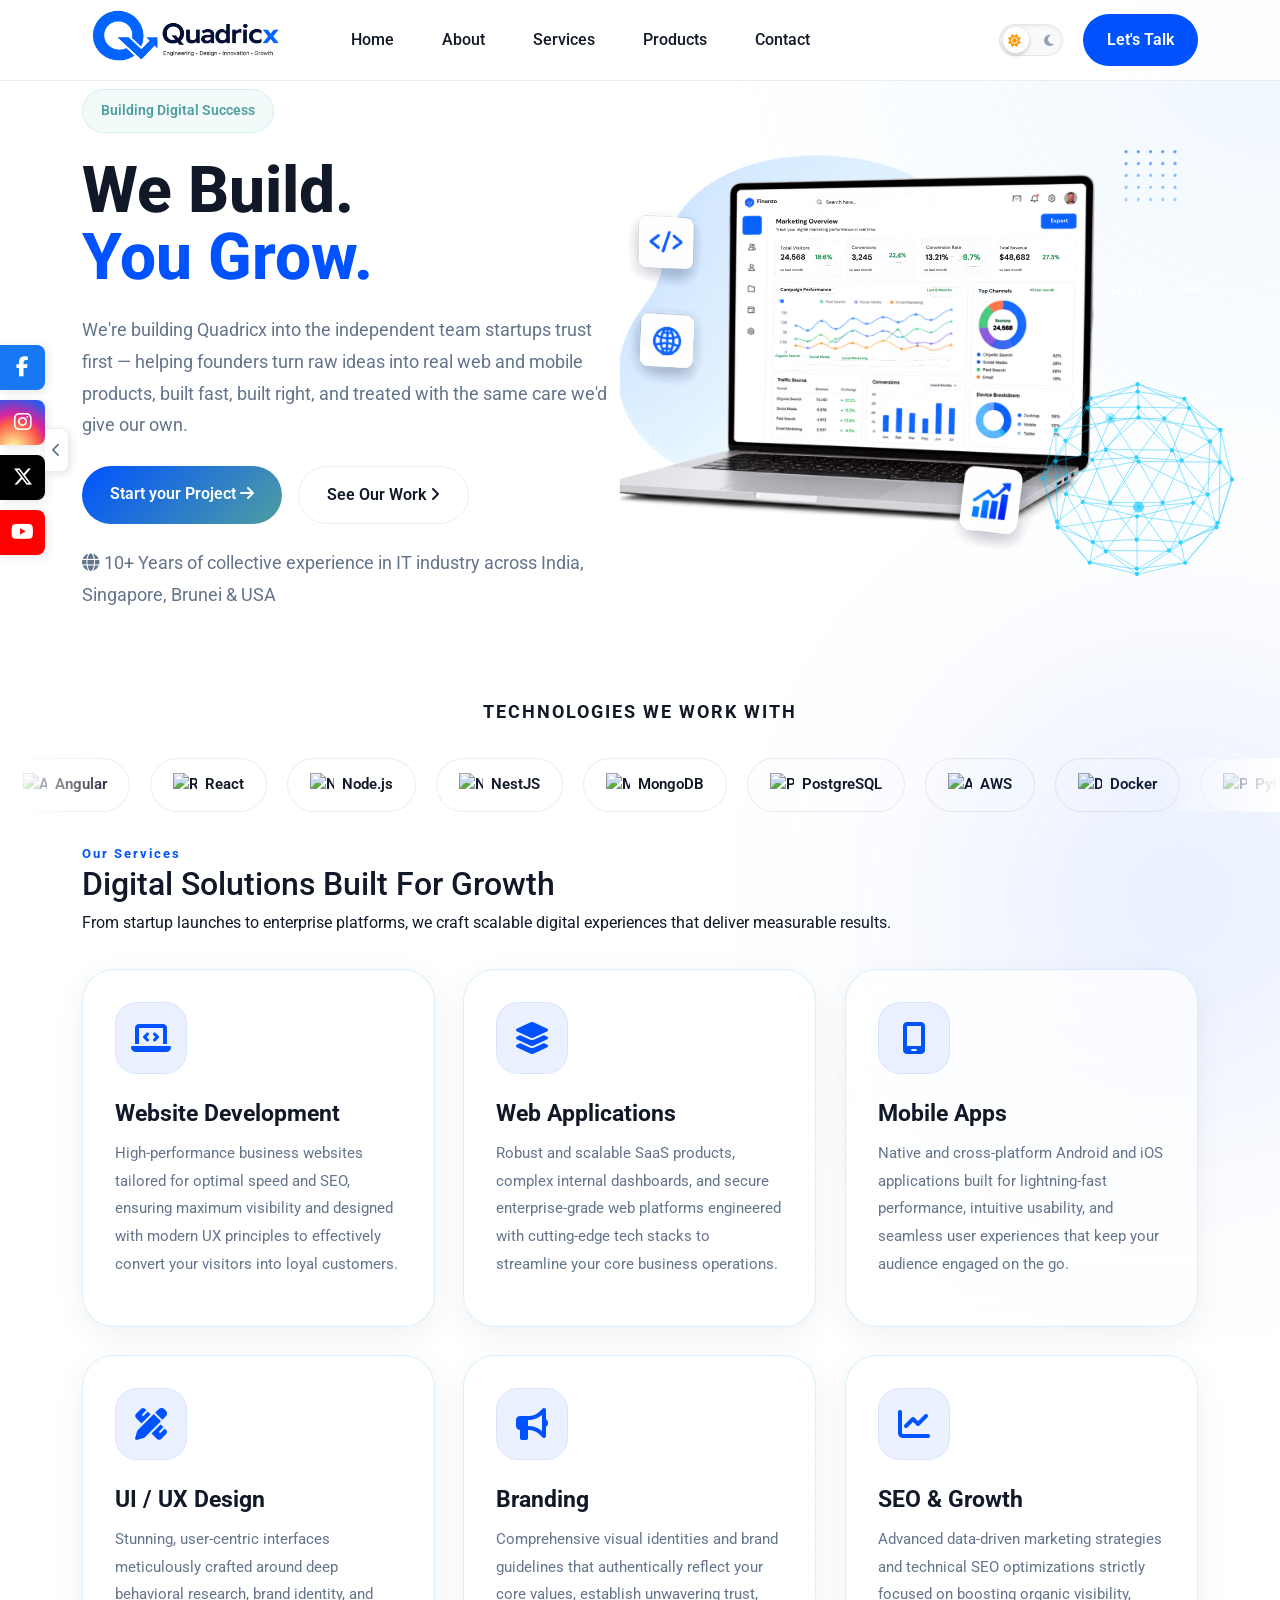
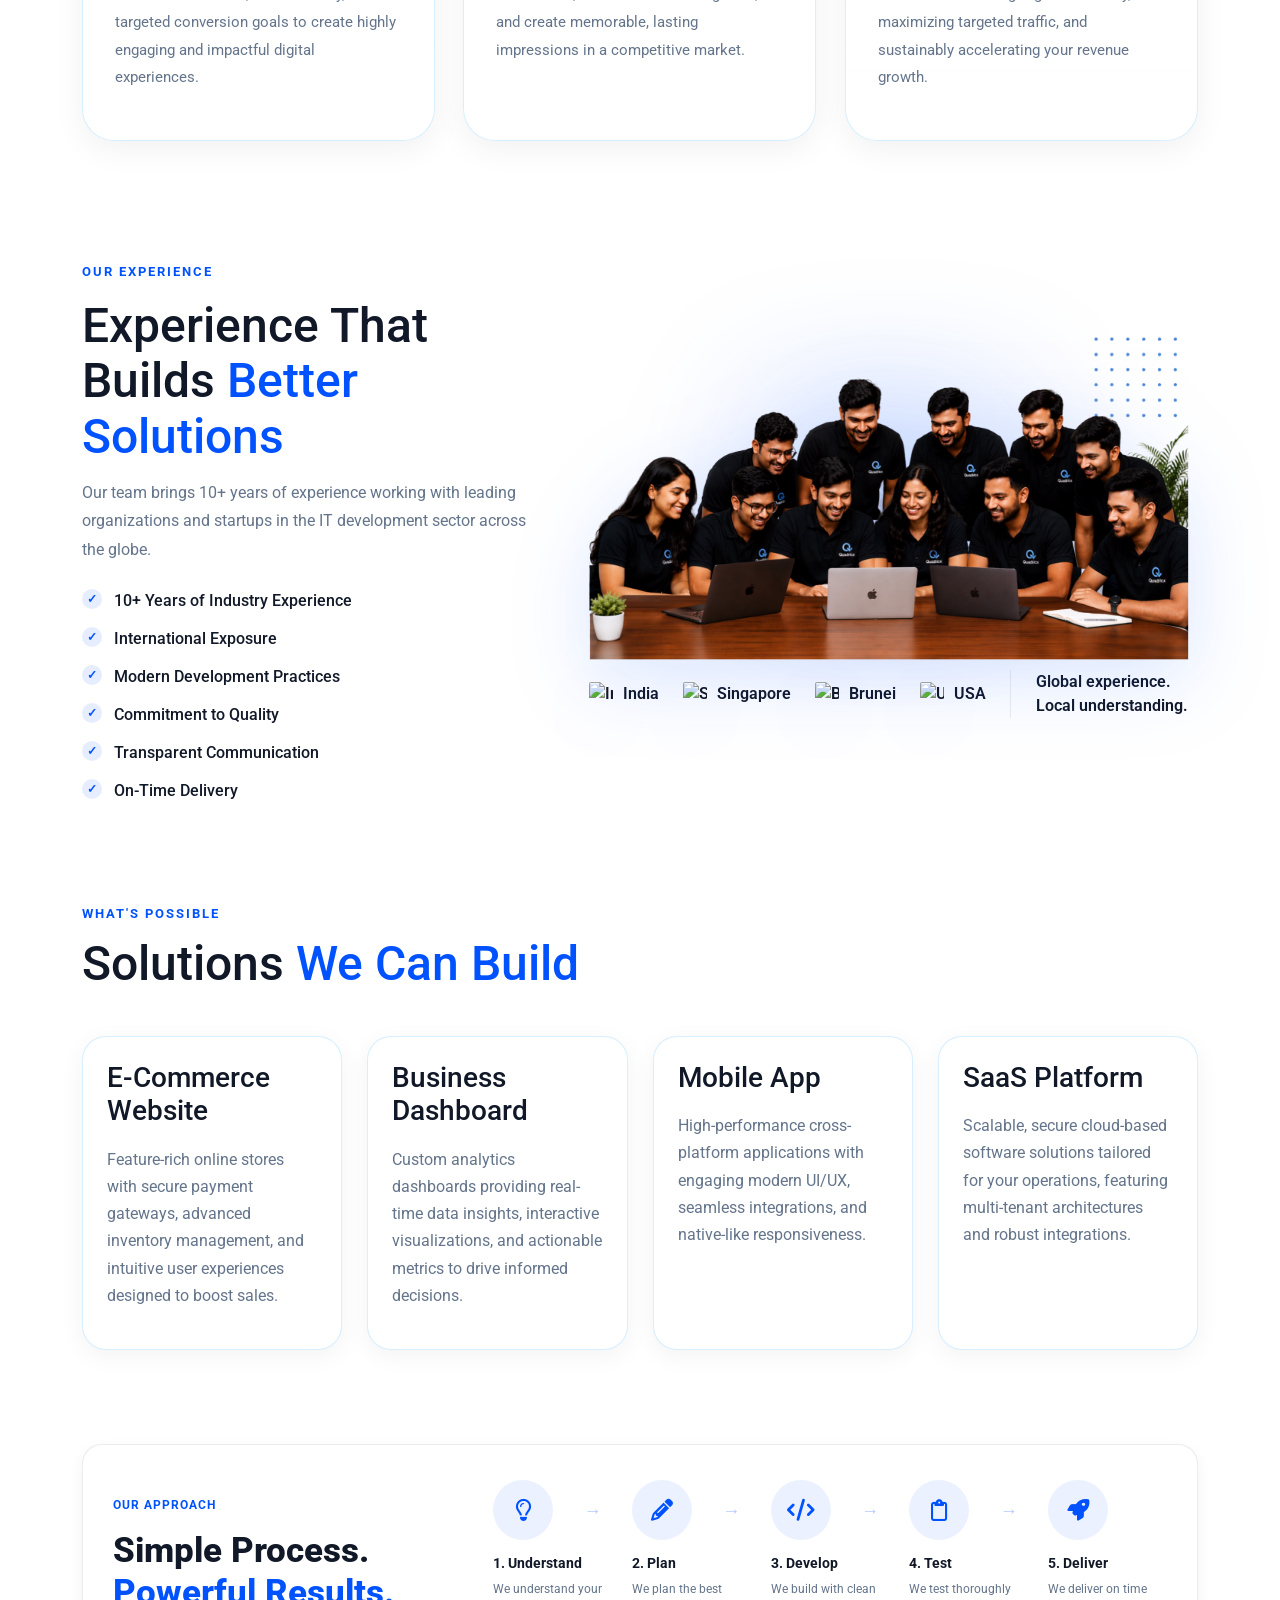
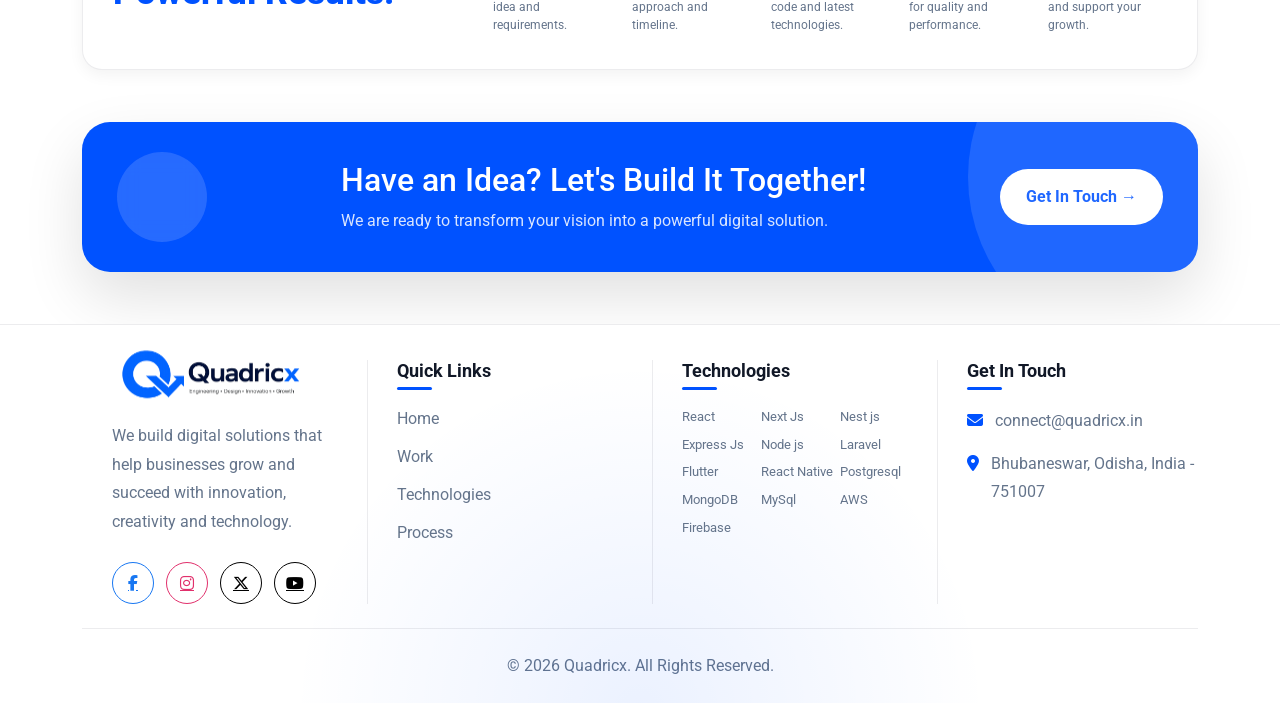
==== index.html @ ed738d2e "animation, misalignment and overall UI fixes" ====
<!doctype html>
<html lang="en">
  <head>
    <meta charset="UTF-8" />
    <meta name="viewport" content="width=device-width, initial-scale=1.0" />

    <!-- Primary SEO -->
    <title>
      Quadricx | Custom Software Development, Web Development & Digital
      Solutions Company
    </title>

    <meta
      name="description"
      content="Quadricx is a leading software development and digital solutions company specializing in custom software, web development, mobile applications, UI/UX design, cloud solutions, SaaS platforms, business automation, and digital transformation services."
    />

    <meta
      name="keywords"
      content="Quadricx, Quadricx Technologies, software development company, web development company, custom software development, enterprise software solutions, mobile app development, UI UX design, full stack development, frontend development, backend development, Angular development, Node.js development, Express.js development, MEAN stack development, MERN stack development, SaaS development, startup MVP development, product engineering, technology consulting, digital transformation services, business automation solutions, cloud application development, API development, REST API development, PostgreSQL development, MongoDB development, AWS cloud services, DevOps services, CRM development, ERP development, eCommerce development, website development services, scalable software solutions, digital product development, software outsourcing, IT consulting, software company India, technology company India"
    />

    <meta name="author" content="Quadricx" />
    <meta
      name="robots"
      content="index, follow, max-image-preview:large, max-snippet:-1, max-video-preview:-1"
    />

    <meta name="language" content="English" />
    <meta name="revisit-after" content="7 days" />

    <!-- Geo SEO -->
    <meta name="geo.region" content="IN" />
    <meta name="geo.country" content="India" />
    <meta name="ICBM" content="20.2961,85.8245" />

    <!-- Theme -->
    <meta name="theme-color" content="#000000" />
    <meta name="application-name" content="Quadricx" />
    <meta name="apple-mobile-web-app-title" content="Quadricx" />

    <!-- Canonical -->
    <link rel="canonical" href="https://www.quadricx.in" />

    <!-- Favicon -->
    <link
      rel="icon"
      href="/images/logo/logo-favicon.svg"
      type="image/svg+xml"
    />
    <link rel="apple-touch-icon" href="/images/logo/logo-favicon.svg" />

    <!-- Open Graph -->
    <meta property="og:type" content="website" />
    <meta property="og:site_name" content="Quadricx" />
    <meta
      property="og:title"
      content="Quadricx | Custom Software Development & Digital Solutions"
    />
    <meta
      property="og:description"
      content="Building scalable software, web applications, mobile apps, SaaS platforms and digital solutions for startups and enterprises."
    />
    <meta property="og:url" content="https://www.quadricx.in" />
    <meta
      property="og:image"
      content="https://www.quadricx.in/images/og-banner.jpg"
    />
    <meta property="og:image:width" content="1200" />
    <meta property="og:image:height" content="630" />

    <!-- Twitter -->
    <meta name="twitter:card" content="summary_large_image" />
    <meta
      name="twitter:title"
      content="Quadricx | Software Development & Digital Solutions"
    />
    <meta
      name="twitter:description"
      content="Custom software, web applications, mobile apps, cloud solutions and digital transformation services."
    />
    <meta
      name="twitter:image"
      content="https://www.quadricx.in/images/og-banner.jpg"
    />

    <link
      rel="stylesheet"
      href="https://cdnjs.cloudflare.com/ajax/libs/font-awesome/6.5.1/css/all.min.css"
    />
    <!-- <link rel="stylesheet" href="https://cdnjs.cloudflare.com/ajax/libs/font-awesome/6.7.2/css/all.min.css"> -->

    <link rel="preconnect" href="https://fonts.googleapis.com" />
    <link rel="preconnect" href="https://fonts.gstatic.com" crossorigin />
    <link
      href="https://fonts.googleapis.com/css2?family=Comic+Relief:wght@400;700&display=swap"
      rel="stylesheet"
    />
    <link
      href="https://fonts.googleapis.com/css2?family=Roboto:ital,wght@0,100..900;1,100..900&display=swap"
      rel="stylesheet"
    />

    <!-- Organization Schema -->
    <script type="application/ld+json">
      {
        "@context": "https://schema.org",
        "@type": "Organization",
        "name": "Quadricx",
        "url": "https://www.quadricx.in",
        "logo": "https://www.quadricx.in/images/logo/logo-favicon.svg",
        "description": "Software development, web development and digital transformation company.",
        "email": "hello@quadricx.in",
        "foundingDate": "2026",
        "sameAs": [
          "https://www.linkedin.com/company/quadricx",
          "https://www.instagram.com/quadricx",
          "https://www.facebook.com/quadricx",
          "https://www.twitter.com/quadricx"
        ]
      }
    </script>

    <!-- Website Schema -->
    <script type="application/ld+json">
      {
        "@context": "https://schema.org",
        "@type": "WebSite",
        "name": "Quadricx",
        "url": "https://www.quadricx.in",
        "description": "Custom software development, web applications, SaaS solutions and technology consulting."
      }
    </script>

    <!-- Local Business Schema -->
    <script type="application/ld+json">
      {
        "@context": "https://schema.org",
        "@type": "ProfessionalService",
        "name": "Quadricx",
        "url": "https://www.quadricx.in",
        "image": "https://www.quadricx.in/images/logo/logo-favicon.svg",
        "description": "Software Development, Web Development and Digital Solutions Company.",
        "areaServed": "Worldwide",
        "address": {
          "@type": "PostalAddress",
          "addressCountry": "IN"
        }
      }
    </script>
    <!-- Bootstrap CSS -->
    <link
      href="https://cdn.jsdelivr.net/npm/bootstrap@5.3.3/dist/css/bootstrap.min.css"
      rel="stylesheet"
    />

    <link
      rel="stylesheet"
      href="https://cdnjs.cloudflare.com/ajax/libs/font-awesome/6.5.0/css/all.min.css"
    />

    <!-- GSAP -->
    <script src="https://cdn.jsdelivr.net/npm/gsap@3.12.5/dist/gsap.min.js"></script>
    <script src="https://cdn.jsdelivr.net/npm/gsap@3.12.5/dist/ScrollTrigger.min.js"></script>

    <!-- Lottie -->
    <script
      src="https://unpkg.com/@lottiefiles/dotlottie-wc@0.9.14/dist/dotlottie-wc.js"
      type="module"
    ></script>

    <link rel="stylesheet" href="./css/style.css" defer />
    <script src="./js/script.js" defer></script>
  </head>

  <body>
    <!-- Floating Socials -->
    <div class="floating-socials" id="floatingSocials">
      <a
        href="https://www.facebook.com/people/Quadricx/61591447142944/"
        target="_blank"
        class="social-fb"
        title="Facebook"
      >
        <i class="fa-brands fa-facebook-f"></i>
      </a>
      <a
        href="https://www.instagram.com/quadricx"
        target="_blank"
        class="social-ig"
        title="Instagram"
      >
        <i class="fa-brands fa-instagram"></i>
      </a>
      <a
        href="https://x.com/quadricxteam"
        target="_blank"
        class="social-x"
        title="X (Twitter)"
      >
        <i class="fa-brands fa-x-twitter"></i>
      </a>
      <a
        href="https://www.youtube.com/@quadricx"
        target="_blank"
        class="social-yt"
        title="X (Twitter)"
      >
        <i class="fa-brands fa-youtube"></i>
      </a>
      <button class="social-toggle" id="socialToggle" title="Toggle Socials">
        <i class="fa-solid fa-chevron-left"></i>
      </button>
    </div>

    <!-- loader starts  -->
    <div class="loader" id="loader">
      <div class="loader-brand">
        <img
          src="/images/logo/logo-favicon.svg"
          alt="Quadricx"
          class="loader-logo"
        />
      </div>

      <div class="loader-text">
        <span class="letter">Q</span>
        <span class="letter">U</span>
        <span class="letter">A</span>
        <span class="letter">D</span>
        <span class="letter">R</span>
        <span class="letter">I</span>
        <span class="letter">C</span>
        <span class="letter">X</span>
      </div>

      <!-- <div class="loader-sub">Booting Digital Experience</div> -->
      <div class="loader-sub">Welcome to World of Quadricx</div>

      <!-- Simple Lottie Loader -->
      <dotlottie-wc
        src="https://lottie.host/e6db61c9-5816-4dec-9d82-77ed7205f764/MXOFCGS5tA.lottie"
        background="transparent"
        speed="1"
        style="
          width: 80px;
          height: 80px;
          margin-top: 15px;
          opacity: 0;
          animation: fadeUp 1s ease forwards 1s;
        "
        loop
        autoplay
      >
      </dotlottie-wc>
      <!-- <div class="loader-sub">Crafting Digital Experiences That Define the Future</div> -->
      <!-- <div class="loader-sub">Initializing Digital Core</div> -->
    </div>
    <!-- loader ends  -->

    <!-- Header Section starts -->

    <header class="header">
      <div class="container header-content">
        <!-- <a href="/" class="logo"> -->
        <a href="/" class="logo">
          <!-- <img src="/images/logo/logo-favicon.svg" alt="Quadricx"> -->
          <img src="/images/logo/Quadricx.svg" alt="Quadricx" />
          <img
            class="logo-dark"
            src="/images/logo/Quadricx-dark.svg"
            alt="Quadricx"
          />
        </a>

        <nav class="navbar">
          <ul class="nav-links">
            <span class="nav-slider"></span>
            <li><a href="#home">Home</a></li>
            <li><a href="#about">About</a></li>
            <li><a href="#services">Services</a></li>
            <li><a href="#product">Products</a></li>
            <li><a href="#contact">Contact</a></li>
          </ul>
        </nav>

        <div class="computer-screen-toggle">
          <div
            class="theme-toggle"
            aria-label="Toggle Theme"
            title="Toggle Dark/Light Mode"
          >
            <div class="toggle-track">
              <i class="fa-solid fa-sun sun"></i>
              <i class="fa-solid fa-moon moon"></i>
              <div class="toggle-thumb"></div>
            </div>
          </div>

          <button
            type="button"
            class="cta-btn border-0"
            data-bs-toggle="modal"
            data-bs-target="#contactModal"
          >
            Let's Talk
          </button>
        </div>

        <div class="hamburger">
          <span></span>
          <span></span>
          <span></span>
        </div>
      </div>

      <div class="mobile-menu">
        <div class="w-100 h-100 d-flex flex-column justify-content-center px-4">
          <ul
            class="nav-list w-100 m-0 p-0"
            style="max-width: 400px; margin: 0 auto !important"
          >
            <li>
              <a href="#home"><i class="fa-solid fa-house me-3"></i> Home</a>
            </li>
            <li>
              <a href="#about"><i class="fa-solid fa-user me-3"></i> About</a>
            </li>
            <li>
              <a href="#product"
                ><i class="fa-solid fa-box-open me-3"></i> Products</a
              >
            </li>
            <li>
              <a href="#services"
                ><i class="fa-solid fa-layer-group me-3"></i> Services</a
              >
            </li>
            <li>
              <a href="#contact"
                ><i class="fa-solid fa-envelope me-3"></i> Contact</a
              >
            </li>

            <li
              class="mt-4 pt-4 border-top border-secondary border-opacity-25 d-flex justify-content-between align-items-center px-3"
            >
              <span
                class="fw-medium text-secondary"
                style="font-size: 1.2rem; display: flex; align-items: center"
                ><i
                  class="fa-solid fa-palette me-3"
                  style="color: var(--primary); width: 30px; text-align: center"
                ></i>
                Theme</span
              >
              <div
                class="theme-toggle"
                aria-label="Toggle Theme"
                title="Toggle Dark/Light Mode"
              >
                <div class="toggle-track">
                  <i class="fa-solid fa-sun sun"></i>
                  <i class="fa-solid fa-moon moon"></i>
                  <div class="toggle-thumb"></div>
                </div>
              </div>
            </li>
            <li class="mt-4">
              <a
                href="#"
                class="cta-btn border-0 py-3 px-4 w-100 d-flex justify-content-center align-items-center gap-2"
                data-bs-toggle="modal"
                data-bs-target="#contactModal"
                style="font-size: 1.1rem; border-radius: 12px; color: #fff"
              >
                <i class="fa-solid fa-paper-plane" style="color: #fff"></i> Get
                In Touch
              </a>
            </li>
          </ul>
        </div>
      </div>
    </header>

    <!-- Header Section ends -->

    <!-- Hera section starts -->

    <section id="home" class="hero">
      <div class="hero-bg-glow"></div>

      <div class="container hero-content">
        <div class="hero-left">
          <div class="hero-badge">Building Digital Success</div>

          <h1 class="hero-title">
            We Build.
            <span>You Grow.</span>
          </h1>

          <p class="hero-description">
            We're building Quadricx into the independent team startups trust
            first — helping founders turn raw ideas into real web and mobile
            products, built fast, built right, and treated with the same care
            we'd give our own.
          </p>

          <div class="hero-buttons">
            <a href="#services" class="btn-primary">
              Start your Project
              <i class="fa-solid fa-arrow-right"></i>
            </a>

            <a href="#product" class="btn-secondary">
              See Our Work
              <i class="fa-solid fa-angle-right"></i>
            </a>
          </div>
          <p class="hero-description hero-trust">
            <i class="fa-solid fa-globe globe"></i>
            <span>
              10+ Years of collective experience in IT industry across
              <span class="trust-span">India, Singapore, Brunei & USA</span>
            </span>
          </p>
        </div>

        <div class="hero-right">
          <div
            class="hero-device"
            style="
              display: flex;
              justify-content: center;
              align-items: center;
              width: 100%;
              scale: 1.5;
              margin-top: 1rem;
            "
          >
            <!-- <dotlottie-wc src="https://lottie.host/53de10fa-f248-4a9e-9df3-14075dee161c/LAFqyOWiQI.lottie" style="width: 100%; max-width: 850px; height: auto; transform: scale(1.2);" loop autoplay></dotlottie-wc> -->
            <img
              src="./images/heroimg.svg"
              alt="Dashboard Hero"
              style="
                width: 100%;
                max-width: 850px;
                height: auto;
                transform: scale(0.8);
              "
            />
            <img
              src="./images/animated-tech.svg"
              alt="Animated Tech"
              class="animated-tech-icon"
            />
          </div>
        </div>
      </div>
    </section>

    <!-- Hera section ends  -->

    <!-- 2. marquee section -->

    <section id="tech" class="tech-marquee">
      <div class="tech-marquee-title" id="techTitle"></div>

      <div class="marquee-wrapper">
        <div class="marquee-track" id="techTrack"></div>
      </div>
    </section>

    <!-- 2. marquee section ends -->

    <!-- Service section -->
    <!-- Services Section -->
    <section id="services" class="services">
      <div class="container">
        <!-- Header -->
        <div class="section-header reveal">
          <span id="servicesTag" class="section-tag"></span>

          <h2 id="servicesTitle" class="section-title">
            <!-- JS Injected -->
          </h2>

          <p id="servicesDescription" class="section-description"></p>
        </div>

        <!-- Services Grid -->
        <div id="servicesGrid" class="services-grid">
          <!-- Cards injected by JS -->
        </div>
      </div>
    </section>
    <!-- Service section ends -->

    <!-- ABOUT US -->
    <section id="about" class="experience-section">
      <div class="container experience-grid">
        <!-- LEFT CONTENT -->
        <div class="experience-left">
          <span class="experience-tag">OUR EXPERIENCE</span>

          <h2>Experience That Builds <span>Better Solutions</span></h2>

          <p>
            Our team brings 10+ years of experience working with leading
            organizations and startups in the IT development sector across the
            globe.
          </p>

          <ul class="experience-list">
            <li>10+ Years of Industry Experience</li>
            <li>International Exposure</li>
            <li>Modern Development Practices</li>
            <li>Commitment to Quality</li>
            <li>Transparent Communication</li>
            <li>On-Time Delivery</li>
          </ul>
        </div>

        <div class="experience-right">
          <div class="image-wrapper">
            <img src="./images/logo/TeamLogo.svg" alt="Quadricx Team" />
            <div class="glow-bg"></div>
          </div>

          <!-- GLOBAL STRIP -->
          <div class="experience-bottom">
            <div class="countries">
              <div class="country">
                <img
                  src="https://flagcdn.com/in.svg"
                  width="24"
                  alt="India Flag"
                  style="border-radius: 2px"
                />
                <span>India</span>
              </div>

              <div class="country">
                <img
                  src="https://flagcdn.com/sg.svg"
                  width="24"
                  alt="Singapore Flag"
                  style="border-radius: 2px"
                />
                <span>Singapore</span>
              </div>

              <div class="country">
                <img
                  src="https://flagcdn.com/bn.svg"
                  width="24"
                  alt="Brunei Flag"
                  style="border-radius: 2px"
                />
                <span>Brunei</span>
              </div>

              <div class="country">
                <img
                  src="https://flagcdn.com/us.svg"
                  width="24"
                  alt="USA Flag"
                  style="border-radius: 2px"
                />
                <span>USA</span>
              </div>
            </div>

            <div class="global-text">
              <span>Global experience.</span>
              <span>Local understanding.</span>
            </div>
          </div>
        </div>
      </div>
    </section>
    <!-- ABOUT US ENDS -->

    <!-- Sample work  -->
    <section id="product" class="solutions-section">
      <div class="container">
        <div class="solutions-header">
          <div>
            <span class="section-tag">WHAT'S POSSIBLE</span>
            <h2>Solutions <span>We Can Build</span></h2>
          </div>

          <!-- <p>
                    Here are examples of the types of digital solutions
                    we can build for your business.
                </p> -->
        </div>

        <div class="solutions-grid">
          <div class="solution-card">
            <dotlottie-wc
              src="https://lottie.host/5ba8e99e-f6b5-4210-b75c-cc188e8d4e63/LCHCoWmvHL.lottie"
              style="width: 100%; height: 200px; transform: scale(0.85)"
              loop
              autoplay
            ></dotlottie-wc>
            <h3>E-Commerce Website</h3>
            <p>
              Feature-rich online stores with secure payment gateways, advanced
              inventory management, and intuitive user experiences designed to
              boost sales.
            </p>
          </div>

          <div class="solution-card">
            <dotlottie-wc
              src="https://assets2.lottiefiles.com/packages/lf20_qp1q7mct.json"
              style="width: 100%; height: 200px"
              loop
              autoplay
            ></dotlottie-wc>
            <h3>Business Dashboard</h3>
            <p>
              Custom analytics dashboards providing real-time data insights,
              interactive visualizations, and actionable metrics to drive
              informed decisions.
            </p>
          </div>

          <div class="solution-card">
            <dotlottie-wc
              src="https://lottie.host/6e9b3feb-d066-4c02-837f-2f5a03bfbc65/AhcYXYVOmH.lottie"
              style="width: 100%; height: 200px"
              loop
              autoplay
            ></dotlottie-wc>
            <h3>Mobile App</h3>
            <p>
              High-performance cross-platform applications with engaging modern
              UI/UX, seamless integrations, and native-like responsiveness.
            </p>
          </div>

          <div class="solution-card">
            <dotlottie-wc
              src="https://lottie.host/546cd8e2-e0ab-46b7-af3d-a3b80dd3e98b/lX6dxyHg9N.lottie"
              style="width: 100%; height: 200px"
              loop
              autoplay
            ></dotlottie-wc>
            <h3>SaaS Platform</h3>
            <p>
              Scalable, secure cloud-based software solutions tailored for your
              operations, featuring multi-tenant architectures and robust
              integrations.
            </p>
          </div>
        </div>
      </div>
    </section>
    <!-- Sample work ENDS -->

    <!-- OUR APPROACH -->
    <section id="process" class="process-section">
      <div class="container">
        <div class="process-layout">
          <div class="process-left">
            <span class="section-tag"> OUR APPROACH </span>

            <h2 class="section-title">
              Simple Process.
              <span>Powerful Results.</span>
            </h2>
          </div>

          <div class="process-right">
            <div class="process-steps">
              <div class="process-step">
                <div class="step-header">
                  <div class="step-icon">
                    <i class="fa-regular fa-lightbulb"></i>
                  </div>
                  <div class="step-arrow">→</div>
                </div>
                <div class="step-content">
                  <h3>1. Understand</h3>
                  <p>We understand your idea and requirements.</p>
                </div>
              </div>

              <div class="process-step">
                <div class="step-header">
                  <div class="step-icon">
                    <i class="fa-solid fa-pencil"></i>
                  </div>
                  <div class="step-arrow">→</div>
                </div>
                <div class="step-content">
                  <h3>2. Plan</h3>
                  <p>We plan the best approach and timeline.</p>
                </div>
              </div>

              <div class="process-step">
                <div class="step-header">
                  <div class="step-icon">
                    <i class="fa-solid fa-code"></i>
                  </div>
                  <div class="step-arrow">→</div>
                </div>
                <div class="step-content">
                  <h3>3. Develop</h3>
                  <p>We build with clean code and latest technologies.</p>
                </div>
              </div>

              <div class="process-step">
                <div class="step-header">
                  <div class="step-icon">
                    <i class="fa-regular fa-clipboard"></i>
                  </div>
                  <div class="step-arrow">→</div>
                </div>
                <div class="step-content">
                  <h3>4. Test</h3>
                  <p>We test thoroughly for quality and performance.</p>
                </div>
              </div>

              <div class="process-step">
                <div class="step-header">
                  <div class="step-icon">
                    <i class="fa-solid fa-rocket"></i>
                  </div>
                </div>
                <div class="step-content">
                  <h3>5. Deliver</h3>
                  <p>We deliver on time and support your growth.</p>
                </div>
              </div>
            </div>
          </div>
        </div>
      </div>
    </section>
    <!-- OUR APPROACH ENDS -->

    <!-- CTA SECTION -->
    <section id="contact" class="cta-section">
      <div class="container">
        <div class="cta-card">
          <div class="cta-icon">
            <dotlottie-wc
              src="https://lottie.host/00f7deb8-695a-46c8-88c8-bfe33bdd2bd0/9whFJJMcxN.lottie"
              style="width: 80px; height: 80px"
              loop
              autoplay
            ></dotlottie-wc>
          </div>

          <div class="cta-content">
            <h2>Have an Idea? Let's Build It Together!</h2>

            <p>
              We are ready to transform your vision into a powerful digital
              solution.
            </p>
          </div>

          <button
            type="button"
            class="cta-btn border-0"
            data-bs-toggle="modal"
            data-bs-target="#contactModal"
          >
            Get In Touch →
          </button>
        </div>
      </div>
    </section>
    <!-- CTA SECTION ends-->

    <!-- FOOTER SECTION -->
    <footer class="footer">
      <div class="container">
        <div class="row gy-5 container-desing">
          <!-- ABOUT -->
          <div class="col-lg-3 col-md-6">
            <div class="footer-col footer-about">
              <a href="#" class="footer-logo">
                <img
                  src="/images/logo/Quadricx.svg"
                  alt="Quadricx"
                  class="logo-light"
                />
                <img
                  src="/images/logo/Quadricx-dark.svg"
                  alt="Quadricx"
                  class="logo-dark"
                />
              </a>

              <p>
                We build digital solutions that help businesses grow and succeed
                with innovation, creativity and technology.
              </p>

              <div class="footer-social">
                <a
                  href="https://www.facebook.com/people/Quadricx/61591447142944/"
                  target="_blank"
                  class="footer-social-fb"
                  title="Facebook"
                >
                  <i class="fa-brands fa-facebook-f"></i>
                </a>

                <a
                  href="https://www.instagram.com/quadricx"
                  target="_blank"
                  class="footer-social-ig"
                  title="Instagram"
                >
                  <i class="fa-brands fa-instagram"></i>
                </a>

                <a
                  href="https://x.com/quadricxteam"
                  target="_blank"
                  class="footer-social-x"
                  title="X (Twitter)"
                >
                  <i class="fa-brands fa-x-twitter"></i>
                </a>

                <a
                  href="https://www.youtube.com/@quadricx"
                  target="_blank"
                  class="footer-social-yt"
                  title="Youtube"
                >
                  <i class="fa-brands fa-youtube"></i>
                </a>
              </div>
            </div>
          </div>

          <!-- QUICK LINKS -->
          <div class="col-lg-3 col-md-6">
            <div class="footer-col">
              <h4>Quick Links</h4>

              <ul>
                <li><a href="#home">Home</a></li>

                <li><a href="#product">Work</a></li>

                <li><a href="#tech">Technologies</a></li>

                <li><a href="#process">Process</a></li>
              </ul>
            </div>
          </div>

          <!-- TECHNOLOGIES -->
          <div class="col-lg-3 col-md-6">
            <div class="footer-col">
              <h4>Technologies</h4>

              <div class="footer-tech">
                <span>React</span>
                <span>Next Js</span>
                <span>Nest js</span>
                <span>Express Js</span>
                <span>Node js</span>
                <span>Laravel</span>
                <span>Flutter</span>
                <span>React Native</span>
                <span>Postgresql</span>
                <span>MongoDB</span>
                <span>MySql</span>
                <span>AWS</span>
                <span>Firebase</span>
              </div>
            </div>
          </div>

          <!-- CONTACT -->
          <div class="col-lg-3 col-md-6">
            <div class="footer-col">
              <h4>Get In Touch</h4>

              <ul class="footer-contact">
                <li>
                  <i class="fas fa-envelope"></i>
                  connect@quadricx.in
                </li>

                <li>
                  <i class="fas fa-map-marker-alt"></i>
                  Bhubaneswar, Odisha, India - 751007
                </li>
              </ul>
            </div>
          </div>
        </div>

        <!-- COPYRIGHT -->

        <div class="footer-bottom">
          <p>© 2026 Quadricx. All Rights Reserved.</p>
        </div>
      </div>
    </footer>
    <!-- FOOTER SECTION ENDS -->

    <!-- Contact Form Modal -->
    <style>
      .contact-input:focus {
        border-color: var(--primary) !important;
        box-shadow: 0 0 0 4px rgba(0, 82, 255, 0.1) !important;
      }
      [data-theme="dark"] .contact-input:focus {
        box-shadow: 0 0 0 4px rgba(0, 82, 255, 0.25) !important;
      }
      .contact-input-wrapper i {
        transition: color 0.3s ease;
      }
      .contact-input-wrapper:focus-within i {
        color: var(--primary) !important;
      }
      .contact-input::placeholder {
        color: #94a3b8 !important;
        opacity: 1 !important;
      }
      [data-theme="dark"] .contact-input::placeholder {
        color: #64748b !important;
      }
      .custom-close-btn:hover {
        opacity: 1 !important;
        transform: scale(1.1);
      }
    </style>
    <div
      class="modal fade"
      id="contactModal"
      tabindex="-1"
      aria-labelledby="contactModalLabel"
      aria-hidden="true"
    >
      <div class="modal-dialog modal-dialog-centered modal-xl">
        <div
          class="modal-content border-0 shadow-lg overflow-hidden"
          style="
            background-color: var(--card);
            color: var(--text);
            border-radius: 24px;
          "
        >
          <div class="row g-0">
            <!-- Left Side: Branding / Info -->
            <div
              class="col-md-5 d-none d-md-flex flex-column justify-content-between p-5"
              style="
                background: linear-gradient(135deg, var(--primary), #4f9ea1);
                color: #fff;
                position: relative;
                overflow: hidden;
              "
            >
              <div
                style="
                  position: absolute;
                  top: -50px;
                  right: -50px;
                  width: 200px;
                  height: 200px;
                  background: rgba(255, 255, 255, 0.1);
                  border-radius: 50%;
                  filter: blur(10px);
                "
              ></div>
              <div
                style="
                  position: absolute;
                  bottom: -80px;
                  left: -20px;
                  width: 250px;
                  height: 250px;
                  background: rgba(255, 255, 255, 0.05);
                  border-radius: 50%;
                "
              ></div>
              <div style="position: relative; z-index: 2">
                <h3
                  class="fw-bold mb-4"
                  style="font-size: 2.2rem; line-height: 1.2"
                >
                  Let's Build<br />Something<br />Great!
                </h3>
                <p style="opacity: 0.85; font-size: 1.05rem; line-height: 1.6">
                  Share your project details and our team will get back to you
                  within 24 hours to discuss how we can help.
                </p>
              </div>
              <div style="position: relative; z-index: 2">
                <div class="d-flex align-items-center mb-3">
                  <div
                    class="d-flex justify-content-center align-items-center rounded-circle me-3"
                    style="
                      width: 40px;
                      height: 40px;
                      background: rgba(255, 255, 255, 0.2);
                    "
                  >
                    <i class="fas fa-envelope fs-6"></i>
                  </div>
                  <span class="fw-medium">connect@quadricx.in</span>
                </div>
                <div class="d-flex align-items-center mb-3">
                  <div
                    class="d-flex justify-content-center align-items-center rounded-circle me-3"
                    style="
                      width: 40px;
                      height: 40px;
                      background: rgba(255, 255, 255, 0.2);
                    "
                  >
                    <i class="fas fa-map-marker-alt fs-6"></i>
                  </div>
                  <span class="fw-medium">Bhubaneswar, India</span>
                </div>
              </div>
            </div>
            <!-- Right Side: Form -->
            <div class="col-md-7 p-4 p-md-5 position-relative">
              <button
                type="button"
                class="position-absolute top-0 end-0 m-4 border-0 d-flex justify-content-center align-items-center custom-close-btn"
                data-bs-dismiss="modal"
                aria-label="Close"
                style="
                  background-color: var(--bg-secondary);
                  color: var(--text);
                  border-radius: 50%;
                  opacity: 0.8;
                  width: 40px;
                  height: 40px;
                  z-index: 10;
                  transition: all 0.3s ease;
                "
              >
                <i class="fa-solid fa-xmark fs-5"></i>
              </button>

              <h4 class="fw-bold mb-4 d-md-none">Send us a message</h4>
              <h4 class="fw-bold mb-4 d-none d-md-block">Project Details</h4>

              <form id="contactForm" novalidate>
                <div class="row">
                  <div class="col-sm-6 mb-4">
                    <label
                      for="nameInput"
                      class="form-label fw-semibold small text-uppercase"
                      style="
                        color: var(--text-secondary);
                        letter-spacing: 1px;
                        font-size: 0.75rem;
                      "
                      >Full Name</label
                    >
                    <div class="position-relative contact-input-wrapper">
                      <i
                        class="fas fa-user position-absolute top-50 start-0 translate-middle-y ms-3"
                        style="color: var(--text-secondary); z-index: 5"
                      ></i>
                      <input
                        type="text"
                        class="form-control contact-input shadow-none"
                        id="nameInput"
                        name="name"
                        placeholder="Enter your name"
                        style="
                          background-color: var(--bg);
                          color: var(--text);
                          border: 1px solid var(--border);
                          border-radius: 12px;
                          padding: 14px 14px 14px 44px;
                          transition: all 0.3s ease;
                        "
                      />
                    </div>
                    <div class="error-message" id="nameError">
                      Please enter your full name.
                    </div>
                  </div>
                  <div class="col-sm-6 mb-4">
                    <label
                      for="emailInput"
                      class="form-label fw-semibold small text-uppercase"
                      style="
                        color: var(--text-secondary);
                        letter-spacing: 1px;
                        font-size: 0.75rem;
                      "
                      >Email Address</label
                    >
                    <div class="position-relative contact-input-wrapper">
                      <i
                        class="fas fa-envelope position-absolute top-50 start-0 translate-middle-y ms-3"
                        style="color: var(--text-secondary); z-index: 5"
                      ></i>
                      <input
                        type="email"
                        class="form-control contact-input shadow-none"
                        id="emailInput"
                        name="email"
                        placeholder="Enter your email id"
                        style="
                          background-color: var(--bg);
                          color: var(--text);
                          border: 1px solid var(--border);
                          border-radius: 12px;
                          padding: 14px 14px 14px 44px;
                          transition: all 0.3s ease;
                        "
                      />
                    </div>
                    <div class="error-message" id="emailError">
                      Please enter a valid email address.
                    </div>
                  </div>
                </div>

                <div class="mb-4 text-start">
                  <label
                    for="phoneInput"
                    class="form-label fw-semibold small text-uppercase"
                    style="
                      color: var(--text-secondary);
                      letter-spacing: 1px;
                      font-size: 0.75rem;
                    "
                    >Phone Number</label
                  >
                  <div class="position-relative contact-input-wrapper">
                    <i
                      class="fas fa-phone position-absolute top-50 start-0 translate-middle-y ms-3"
                      style="color: var(--text-secondary); z-index: 5"
                    ></i>
                    <input
                      type="tel"
                      class="form-control contact-input shadow-none"
                      id="phoneInput"
                      name="phone"
                      placeholder="Enter phone number"
                      style="
                        background-color: var(--bg);
                        color: var(--text);
                        border: 1px solid var(--border);
                        border-radius: 12px;
                        padding: 14px 14px 14px 44px;
                        transition: all 0.3s ease;
                      "
                    />
                  </div>
                  <div class="error-message" id="phoneError">
                    Please enter a valid phone number.
                  </div>
                </div>

                <div class="mb-4 text-start">
                  <label
                    for="messageInput"
                    class="form-label fw-semibold small text-uppercase"
                    style="
                      color: var(--text-secondary);
                      letter-spacing: 1px;
                      font-size: 0.75rem;
                    "
                    >Message</label
                  >
                  <div class="position-relative contact-input-wrapper">
                    <i
                      class="fas fa-comment-alt position-absolute top-0 start-0 ms-3 mt-3"
                      style="
                        color: var(--text-secondary);
                        z-index: 5;
                        padding-top: 2px;
                      "
                    ></i>
                    <textarea
                      class="form-control contact-input shadow-none"
                      id="messageInput"
                      name="message"
                      rows="4"
                      placeholder="Tell us about your goals and timeline..."
                      style="
                        background-color: var(--bg);
                        color: var(--text);
                        border: 1px solid var(--border);
                        border-radius: 12px;
                        padding: 14px 14px 14px 44px;
                        transition: all 0.3s ease;
                      "
                    ></textarea>
                  </div>
                  <div class="error-message" id="messageError">
                    Please enter your message.
                  </div>
                </div>

                <div class="mt-4 pt-2">
                  <button
                    type="submit"
                    id="contactSubmitBtn"
                    class="cta-btn border-0 py-3 px-4 w-100 d-flex justify-content-center align-items-center gap-2"
                    style="
                      cursor: pointer;
                      font-size: 1.05rem;
                      border-radius: 50px;
                    "
                  >
                    <span id="contactBtnText">Send Message</span>
                    <i id="contactBtnIcon" class="fas fa-paper-plane ms-1"></i>
                    <span
                      id="contactSpinner"
                      class="spinner-border spinner-border-sm d-none"
                      role="status"
                      aria-hidden="true"
                    ></span>
                  </button>
                </div>
              </form>
            </div>
          </div>
        </div>
      </div>
    </div>

    <!-- Success Modal -->
    <div
      class="modal fade"
      id="successModal"
      tabindex="-1"
      aria-labelledby="successModalLabel"
      aria-hidden="true"
    >
      <div class="modal-dialog modal-dialog-centered">
        <div
          class="modal-content border-0 shadow-lg text-center p-4"
          style="
            background-color: var(--card);
            color: var(--text);
            border-radius: 24px;
          "
        >
          <div
            class="modal-body d-flex flex-column align-items-center justify-content-center pt-5 pb-4"
          >
            <dotlottie-wc
              src="https://lottie.host/ca703d82-0ad4-4c02-a27f-41afb719bcd6/9XtUvKqe1F.lottie"
              style="width: 120px; transform: scale(2.5)"
              autoplay
            ></dotlottie-wc>
            <h4 class="fw-bold mt-4 mb-2">Message Sent!</h4>
            <p style="color: var(--text-secondary); opacity: 0.9" class="mb-4">
              Thank you for reaching out. We will get back to you shortly.
            </p>
            <button
              type="button"
              class="cta-btn border-0 py-2 px-5"
              data-bs-dismiss="modal"
              style="border-radius: 50px"
            >
              Awesome!
            </button>
          </div>
        </div>
      </div>
    </div>

    <!-- Failed Modal -->
    <div
      class="modal fade"
      id="failedModal"
      tabindex="-1"
      aria-labelledby="failedModalLabel"
      aria-hidden="true"
    >
      <div class="modal-dialog modal-dialog-centered">
        <div
          class="modal-content border-0 shadow-lg text-center p-4"
          style="
            background-color: var(--card);
            color: var(--text);
            border-radius: 24px;
          "
        >
          <div
            class="modal-body d-flex flex-column align-items-center justify-content-center pt-5 pb-4"
          >
            <dotlottie-wc
              src="https://lottie.host/c8d53d03-9a68-47d8-aacd-1134ba962d5a/1ljyfGvuye.lottie"
              style="width: 120px; transform: scale(2.5)"
              autoplay
            ></dotlottie-wc>
            <h4 class="fw-bold mt-4 mb-2">Message Failed!</h4>
            <p style="color: var(--text-secondary); opacity: 0.9" class="mb-4">
              Something went wrong while sending your message. Please try again
              later.
            </p>
            <button
              type="button"
              class="cta-btn border-0 py-2 px-5"
              data-bs-dismiss="modal"
              style="border-radius: 50px"
            >
              Close
            </button>
          </div>
        </div>
      </div>
    </div>

    <!-- Bootstrap JS (needed for navbar collapse, etc.) -->
    <script src="https://cdn.jsdelivr.net/npm/bootstrap@5.3.3/dist/js/bootstrap.bundle.min.js"></script>

    <!-- Back to top button -->
    <!-- <button id="backToTop" class="back-to-top" aria-label="Back to top">
        ↑
    </button> -->
    <button id="backToTop" class="back-to-top">
      <i class="fa-solid fa-arrow-up"></i>
    </button>
  </body>
</html>
---- css/style.css ----
:root {
  /* Brand Colors */
  /* --primary: #90CAF9; */
  --primary: #0052ff;

  /* Light Theme */
  --bg: #ffffff;
  --bg-secondary: #f8fafc;
  --card: #ffffff;

  --text: #111827;
  --text-secondary: #64748b;

  --border: rgba(17, 24, 39, 0.08);

  /* Effects */
  --shadow-sm: 0 5px 15px rgba(0, 0, 0, 0.05);
  --shadow-md: 0 15px 35px rgba(0, 0, 0, 0.08);
  --shadow-lg: 0 25px 60px rgba(0, 0, 0, 0.12);

  /* Glass */
  --glass-bg: rgba(255, 255, 255, 0.85);
  --glass-border: rgba(17, 24, 39, 0.08);

  /* Buttons */
  --btn-text: #ffffff;

  /* Misc */
  --white: #ffffff;
  --transition: 0.35s ease;
}

[data-theme="dark"] {
  --bg: #050816;
  --bg-secondary: #0d1323;
  --card: #111827;

  --text: #f8fafc;
  --text-secondary: #94a3b8;

  --border: rgba(255, 255, 255, 0.08);

  --shadow-sm: 0 5px 15px rgba(0, 0, 0, 0.25);
  --shadow-md: 0 15px 35px rgba(0, 0, 0, 0.35);
  --shadow-lg: 0 25px 60px rgba(0, 0, 0, 0.45);

  --glass-bg: rgba(17, 24, 39, 0.85);
  --glass-border: rgba(255, 255, 255, 0.08);

  --btn-text: #ffffff;
}

/* Scrollbar */
::-webkit-scrollbar {
  display: none;
}

html {
  scrollbar-width: none;
}

* {
  margin: 0;
  padding: 0;
  box-sizing: border-box;
}

html {
  scroll-behavior: smooth;
  overflow-x: hidden;
  scroll-padding-top: 80px;
}

body {
  /* font-family: Inter, sans-serif; */
  font-family: "Roboto", sans-serif;
  background: var(--bg);
  color: var(--text);
  transition:
    background-color 0.4s ease,
    color 0.4s ease,
    border-color 0.4s ease;
  overflow-x: hidden;
}

/* website Loader  */

/* ===== LOADER ===== */
.loader {
  position: fixed;
  inset: 0;
  background: radial-gradient(circle at center, #031e4b, #04060a);
  display: flex;
  flex-direction: column;
  align-items: center;
  justify-content: center;
  z-index: 99999;
  transition:
    opacity 0.8s ease,
    visibility 0.8s ease;
}

/* hide */
.loader.hide {
  opacity: 0;
  visibility: hidden;
}

/* logo */
.loader-brand {
  margin-bottom: 22px;
}

.loader-logo {
  width: 100px;
  opacity: 0;
  animation: fadeUp 1.2s ease forwards;
  filter: drop-shadow(0 0 10px rgba(0, 212, 255, 0.15));
}

/* letters */
.loader-text {
  display: flex;
  gap: 6px;
}

/* calm letter style */
.letter {
  font-size: 44px;
  font-weight: 600;
  color: #cfd6dd;
  letter-spacing: 2px;
  opacity: 0;
  transform: translateY(10px);
  animation: letterIn 0.9s ease forwards;
}

/* subtle blue accent (only slight highlight, no disco) */
.letter:nth-child(1),
.letter:nth-child(3),
.letter:nth-child(6) {
  color: #8fd3ff;
}

/* stagger */
.letter:nth-child(1) {
  animation-delay: 0.1s;
}
.letter:nth-child(2) {
  animation-delay: 0.15s;
}
.letter:nth-child(3) {
  animation-delay: 0.2s;
}
.letter:nth-child(4) {
  animation-delay: 0.25s;
}
.letter:nth-child(5) {
  animation-delay: 0.3s;
}
.letter:nth-child(6) {
  animation-delay: 0.35s;
}
.letter:nth-child(7) {
  animation-delay: 0.4s;
}
.letter:nth-child(8) {
  animation-delay: 0.45s;
}

/* sub text */
.loader-sub {
  margin-top: 16px;
  font-size: 12px;
  letter-spacing: 2px;
  color: #7c8a99;
  text-transform: uppercase;
  opacity: 0;
  animation: fadeIn 1s ease forwards;
  animation-delay: 0.9s;
}

/* animations */
@keyframes letterIn {
  0% {
    opacity: 0;
    transform: translateY(10px);
    filter: blur(4px);
  }
  100% {
    opacity: 1;
    transform: translateY(0);
    filter: blur(0);
  }
}

@keyframes fadeUp {
  from {
    opacity: 0;
    transform: translateY(8px);
  }
  to {
    opacity: 1;
    transform: translateY(0);
  }
}

@keyframes fadeIn {
  to {
    opacity: 1;
  }
}

/* website Loader Ends */

/* dark theme TOGGLE */
.theme-toggle {
  cursor: pointer;
  -webkit-tap-highlight-color: transparent;
}

.toggle-track {
  position: relative;
  width: 64px;
  height: 32px;
  border-radius: 30px;
  background: var(--bg-secondary);
  border: 1px solid var(--border);
  display: flex;
  align-items: center;
  justify-content: space-between;
  padding: 0 8px;
  box-shadow: inset 0 2px 4px rgba(0, 0, 0, 0.06);
  transition:
    background-color 0.4s ease,
    border-color 0.4s ease;
}

[data-theme="dark"] .toggle-track {
  background: #1e293b;
  border-color: #334155;
  box-shadow: inset 0 2px 5px rgba(0, 0, 0, 0.25);
}

.sun,
.moon {
  font-size: 13px;
  z-index: 2;
  transition:
    color 0.4s ease,
    transform 0.4s ease;
}

.sun {
  color: #f59e0b; /* Vibrant Yellow */
}

.moon {
  color: #94a3b8; /* Muted Blue-gray */
}

[data-theme="dark"] .sun {
  color: #475569; /* Muted */
}

[data-theme="dark"] .moon {
  color: #60a5fa; /* Vibrant Light Blue */
}

.toggle-thumb {
  position: absolute;
  left: 3px;
  top: 2px;
  width: 26px;
  height: 26px;
  border-radius: 50%;
  background: #ffffff;
  box-shadow: 0 2px 5px rgba(0, 0, 0, 0.2);
  transition:
    transform 0.4s cubic-bezier(0.4, 0, 0.2, 1),
    background-color 0.4s ease;
  z-index: 1;
}

[data-theme="dark"] .toggle-thumb {
  transform: translateX(30px);
  background: #0f172a;
  box-shadow: 0 2px 5px rgba(0, 0, 0, 0.5);
}

/* Header */
.header {
  position: fixed;
  top: 0;
  width: 100%;
  z-index: 999;
  background: var(--glass-bg);
  backdrop-filter: blur(12px);
  border-bottom: 1px solid var(--border);
}

.header-content {
  margin: auto;
  height: 80px;

  display: flex;
  align-items: center;
  justify-content: space-between;
}

.computer-screen-toggle {
  display: flex;
  align-items: center;
  gap: 20px;
}

.header .logo img {
  margin-top: 4px;
  height: 140px;
  position: absolute;
}

.header .logo {
  position: relative;
  display: inline-block;
  height: 140px; /* same as logo height */
}

.logo-dark {
  opacity: 0;
}

[data-theme="dark"] .logo-light {
  opacity: 0;
}

[data-theme="dark"] .logo-dark {
  opacity: 1;
}

.navbar {
  display: flex;
  align-items: center;
}

.nav-links {
  display: flex;
  gap: 3rem;
  list-style: none;
  margin: 0 !important;
}

.nav-links a {
  position: relative;
  text-decoration: none;
  color: var(--text);
  font-weight: 500;
  transition: var(--transition);
}

.nav-links a::after {
  content: "";
  position: absolute;
  left: 0;
  bottom: -8px;

  width: 0%;
  height: 2px;

  background: var(--primary);
  transition: var(--transition);
}

.nav-links a:hover::after {
  width: 100%;
}

.nav-links a:hover {
  color: var(--primary);
}

.cta-btn {
  text-decoration: none;
  padding: 14px 24px;
  border-radius: 50px;

  background: var(--primary);
  color: #ffffff;

  font-weight: 600;

  transition: var(--transition);
}

.cta-btn:hover {
  transform: translateY(-3px);
  box-shadow: 0 12px 30px rgba(172, 221, 222, 0.45);
}

.hamburger {
  display: none;
  width: 30px;
  cursor: pointer;
  flex-direction: column;
  gap: 5px;
}

.hamburger span {
  height: 3px;
  width: 100%;
  background: var(--text);
  border-radius: 10px;
  transition: 0.4s;
}

/* Mobile Menu */

.mobile-menu {
  position: fixed;
  top: 80px;
  right: -100%;
  width: 100%;
  height: calc(100vh - 80px);
  background: var(--bg);
  transition: right 0.5s cubic-bezier(0.4, 0, 0.2, 1);
  display: flex;
  overflow-y: auto;
  z-index: 999;
}

.mobile-menu.active {
  right: 0;
}

.mobile-menu ul.nav-list {
  list-style: none;
  text-align: left;
  padding-bottom: 2rem !important;
}

.mobile-menu li {
  margin: 1rem 0;
  opacity: 0;
  transform: translateX(30px);
  transition: all 0.4s ease;
}

.mobile-menu.active li {
  opacity: 1;
  transform: translateX(0);
}

/* Staggered animation */
.mobile-menu.active li:nth-child(1) {
  transition-delay: 0.1s;
}
.mobile-menu.active li:nth-child(2) {
  transition-delay: 0.15s;
}
.mobile-menu.active li:nth-child(3) {
  transition-delay: 0.2s;
}
.mobile-menu.active li:nth-child(4) {
  transition-delay: 0.25s;
}
.mobile-menu.active li:nth-child(5) {
  transition-delay: 0.3s;
}
.mobile-menu.active li:nth-child(6) {
  transition-delay: 0.35s;
}
.mobile-menu.active li:nth-child(7) {
  transition-delay: 0.4s;
}

.mobile-menu a {
  text-decoration: none;
  color: var(--text);
  font-size: 1.5rem;
  font-weight: 500;
  display: flex;
  align-items: center;
  padding: 0.8rem 1rem;
  border-radius: 12px;
  transition: all 0.3s ease;
}

.mobile-menu a i {
  color: var(--primary);
  width: 30px;
  text-align: center;
  font-size: 1.3rem;
  transition: transform 0.3s ease;
}

.mobile-menu a:hover {
  background: rgba(0, 82, 255, 0.08);
  color: var(--primary);
  transform: translateX(10px);
}

.mobile-menu a:hover i {
  transform: scale(1.2);
}

[data-theme="dark"] .mobile-menu a:hover {
  background: rgba(0, 82, 255, 0.15);
}

.hamburger.active span:nth-child(1) {
  transform: rotate(45deg) translateY(11px);
}

.hamburger.active span:nth-child(2) {
  opacity: 0;
}

.hamburger.active span:nth-child(3) {
  transform: rotate(-45deg) translateY(-11px);
}

/* Responsive */

@media (max-width: 992px) {
  .computer-screen-toggle {
    display: none;
  }
}

@media (max-width: 992px) {
  .navbar {
    display: none;
  }

  .hamburger {
    display: flex;
  }
}

/* ===================================
   BACK TO TOP
=================================== */

.back-to-top {
  position: fixed;

  right: 30px;
  bottom: 30px;

  width: 56px;
  height: 56px;

  border: 1px solid var(--border);
  border-radius: 50%;

  background: var(--card);

  color: var(--primary);

  display: flex;
  align-items: center;
  justify-content: center;

  font-size: 1.25rem;

  cursor: pointer;

  box-shadow: var(--shadow-md);

  backdrop-filter: blur(12px);

  opacity: 0;
  visibility: hidden;

  transform: translateY(20px) scale(0.9);

  transition: var(--transition);

  z-index: 999;
}

/* SHOW */

.back-to-top.show {
  opacity: 1;
  visibility: visible;

  transform: translateY(0) scale(1);
}

/* HOVER */

.back-to-top:hover {
  background: var(--primary);

  color: var(--btn-text);

  border-color: var(--primary);

  transform: translateY(-6px);

  box-shadow: var(--shadow-lg);
}

/* ACTIVE */

.back-to-top:active {
  transform: translateY(-2px) scale(0.96);
}

/* ICON ANIMATION */

.back-to-top i {
  transition: 0.3s ease;
}

.back-to-top:hover i {
  transform: translateY(-3px);
}

/* ===================================
   DARK MODE
=================================== */

[data-theme="dark"] .back-to-top {
  background: var(--glass-bg);

  border-color: var(--glass-border);

  backdrop-filter: blur(14px);
}

/* ===================================
   MOBILE
=================================== */

@media (max-width: 768px) {
  .back-to-top {
    width: 50px;
    height: 50px;

    right: 20px;
    bottom: 20px;

    font-size: 1.1rem;
  }
}

.back-to-top::before {
  content: "";

  position: absolute;

  inset: -6px;

  border-radius: inherit;

  background: radial-gradient(
    circle,
    color-mix(in srgb, var(--primary) 30%, transparent),
    transparent 70%
  );

  opacity: 0;

  transition: 0.4s ease;

  z-index: -1;
}

.back-to-top:hover::before {
  opacity: 1;
}

/* =========================
   HERO SECTION
========================= */

.hero {
  /* min-height: 100vh; */
  display: flex;
  align-items: center;
  overflow: hidden;
  position: relative;

  padding-top: 59px;
  background:
    radial-gradient(
      circle at top right,
      rgba(144, 202, 249, 0.15),
      transparent 40%
    ),
    var(--bg);
}

.hero-content {
  display: flex;
  align-items: center;
  justify-content: space-between;
  gap: 4rem;

  /* min-height: calc(100vh - 80px); */
}

/* =========================
   LEFT CONTENT
========================= */

.hero-left {
  flex: 1;
  max-width: 650px;
}

.hero-badge {
  display: inline-flex;
  align-items: center;

  padding: 10px 18px;
  border-radius: 999px;

  background: rgba(172, 221, 222, 0.15);
  border: 1px solid rgba(172, 221, 222, 0.4);

  color: #4f9ea1;
  font-weight: 600;
  font-size: 0.9rem;

  margin-bottom: 1.5rem;
  margin-top: 1.9rem;
}

.hero-title {
  font-size: clamp(2.5rem, 5vw, 4.5rem);
  line-height: 1.05;
  font-weight: 800;

  color: var(--text);

  margin-bottom: 1.5rem;
}

.hero-title span {
  display: block;
  color: var(--primary);
}

.hero-description {
  font-size: 1.1rem;
  line-height: 1.8;

  color: var(--text-secondary);

  max-width: 580px;
  margin-bottom: 1.5rem;
}

/* =========================
   BUTTONS
========================= */

.hero-buttons {
  display: flex;
  gap: 1rem;
  flex-wrap: wrap;
  margin-bottom: 1.5rem;
}

.btn-primary {
  padding: 16px 28px;
  border-radius: 50px;

  text-decoration: none;
  font-weight: 600;

  background: linear-gradient(135deg, var(--primary), #4f9ea1);

  color: #fff;

  transition: 0.3s ease;
}

.btn-primary:hover {
  transform: translateY(-4px);

  box-shadow: 0 15px 35px rgba(172, 221, 222, 0.45);
}

.btn-secondary {
  padding: 16px 28px;
  border-radius: 50px;

  text-decoration: none;
  font-weight: 600;

  border: 1px solid var(--border);

  color: var(--text);

  transition: 0.3s ease;
}

.btn-secondary:hover {
  background: rgba(172, 221, 222, 0.1);
}

/* =========================
   RIGHT VISUAL
========================= */

/* =========================
   HERO RIGHT
========================= */

.hero-right {
  flex: 1;
  position: relative;

  display: flex;
  align-items: center;
  justify-content: center;
}

.hero-device {
  width: 100%;
  max-width: 600px;
  position: relative;
  z-index: 5;
}

.animated-tech-icon {
  position: absolute;
  bottom: 5%;
  right: 10%;
  width: 150px;
  height: auto;
  opacity: 0.8;
  z-index: 10;
  pointer-events: none;
  animation: float-tech 4s ease-in-out infinite;
}

@keyframes float-tech {
  0% {
    transform: translateY(0px);
  }
  50% {
    transform: translateY(-10px);
  }
  100% {
    transform: translateY(0px);
  }
}

/* =========================
   DASHBOARD CARD
========================= */

.dashboard-window {
  background: var(--card);

  border: 1px solid var(--border);

  border-radius: 28px;

  overflow: hidden;

  box-shadow: var(--shadow-lg);

  backdrop-filter: blur(20px);

  min-height: 420px;
}

.dashboard-header {
  height: 55px;

  display: flex;
  align-items: center;

  gap: 8px;

  padding: 0 20px;

  border-bottom: 1px solid var(--border);
}

.dashboard-header span {
  width: 12px;
  height: 12px;

  border-radius: 50%;

  background: var(--primary);
}

/* =========================
   DASHBOARD BODY
========================= */

.dashboard-body {
  padding: 24px;
}

.dashboard-chart {
  height: 220px;

  border-radius: 20px;

  background: linear-gradient(
    135deg,
    rgba(144, 202, 249, 0.2),
    rgba(144, 202, 249, 0.05)
  );

  margin-bottom: 24px;

  position: relative;

  overflow: hidden;
}

.dashboard-chart::before {
  content: "";

  position: absolute;

  inset: 0;

  background: linear-gradient(
    90deg,
    transparent,
    rgba(255, 255, 255, 0.25),
    transparent
  );

  transform: translateX(-100%);

  animation: shimmer 4s linear infinite;
}

.dashboard-stats {
  display: grid;

  grid-template-columns: repeat(3, 1fr);

  gap: 15px;
}

.stat {
  padding: 20px;

  border-radius: 16px;

  background: var(--bg-secondary);

  text-align: center;
}

.stat h3 {
  color: var(--primary);

  font-size: 1.4rem;

  margin-bottom: 5px;
}

.stat p {
  color: var(--text-secondary);

  font-size: 0.85rem;
}

/* =========================
   FLOATING CARDS
========================= */

.floating-card {
  position: absolute;

  display: flex;
  align-items: center;
  gap: 10px;

  padding: 14px 20px;

  border-radius: 18px;

  background: var(--card);

  border: 1px solid var(--border);

  box-shadow: var(--shadow-md);

  z-index: 10;

  font-weight: 600;
}

.floating-card i {
  color: var(--primary);
  font-size: 1.1rem;
}

/* Card Positions */

.code-card {
  top: 40px;
  left: -40px;
}

.growth-card {
  bottom: 50px;
  right: -30px;
}

.design-card {
  top: 180px;
  right: -60px;
}

/* Dashboard chat */

.website-preview {
  padding: 20px;

  background: var(--bg-secondary);
}

.fake-navbar {
  display: flex;

  justify-content: space-between;

  margin-bottom: 25px;
}

.fake-logo {
  width: 90px;
  height: 12px;

  background: var(--primary);

  border-radius: 999px;
}

.fake-links {
  display: flex;
  gap: 10px;
}

.fake-links span {
  width: 50px;
  height: 8px;

  border-radius: 999px;

  background: rgba(144, 202, 249, 0.4);
}

.fake-hero {
  margin-bottom: 25px;
}

.hero-line {
  height: 10px;

  border-radius: 999px;

  background: rgba(144, 202, 249, 0.4);

  margin-bottom: 10px;
}

.hero-line.long {
  width: 80%;
}

.hero-line.short {
  width: 50%;
}

.hero-button {
  width: 120px;
  height: 35px;

  border-radius: 999px;

  background: var(--primary);

  margin-top: 15px;
}

.fake-cards {
  display: grid;

  grid-template-columns: repeat(3, 1fr);

  gap: 15px;
}

.mini-card {
  height: 70px;

  border-radius: 16px;

  background: rgba(144, 202, 249, 0.15);
}

/* =========================
   RESPONSIVE
========================= */

@media (max-width: 992px) {
  .hero-right {
    margin-top: 4rem;
  }

  .floating-card {
    display: none;
  }

  .dashboard-window {
    min-height: auto;
  }

  .dashboard-chart {
    height: 180px;
  }
}

@media (max-width: 768px) {
  .dashboard-body {
    padding: 20px;
  }

  .dashboard-stats {
    grid-template-columns: 1fr;
  }

  .hero-trust {
    justify-content: center;
  }

  .hero-device img {
    transform: scale(0.6) !important;
  }
}

@media (max-width: 992px) {
  .hero-content {
    flex-direction: column;
    text-align: center;

    padding-top: 3rem;
  }

  .hero-text {
    max-width: 100%;
  }

  .hero-description {
    margin-left: auto;
    margin-right: auto;
  }

  .hero-buttons {
    justify-content: center;
  }

  .hero-card {
    width: 320px;
    height: 320px;
  }
}

@media (max-width: 768px) {
  .hero {
    padding-top: 46px;
  }

  .hero-title {
    font-size: 3rem;
  }

  .hero-description {
    font-size: 1rem;
  }

  .hero-card {
    width: 280px;
    height: 280px;
  }
  .animated-tech-icon {
    position: absolute;
    bottom: 5%;
    right: 10%;
    width: 120px;
    height: auto;
    opacity: 0.8;
    z-index: 10;
    pointer-events: none;
    animation: float-tech 4s ease-in-out infinite;
  }
}

/* qrdueee SECTION */

/* =========================
   TECH STACK MARQUEE
========================= */

.tech-marquee {
  padding-top: 5%;
  overflow: hidden;
  position: relative;
  margin-bottom: -1%;
}

.tech-marquee-title {
  text-align: center;
  font-size: 1.1rem;
  font-weight: 700;
  letter-spacing: 2px;
  text-transform: uppercase;
  color: var(--text);
  margin-bottom: 2rem;
}

/* marquee container */
.marquee-wrapper {
  width: 100%;
  overflow: hidden;
  position: relative;
}

/* fade edges */
.marquee-wrapper::before,
.marquee-wrapper::after {
  content: "";
  position: absolute;
  top: 0;
  width: 120px;
  height: 100%;
  z-index: 2;
  pointer-events: none;
}

.marquee-wrapper::before {
  left: 0;
  background: linear-gradient(to right, var(--bg), transparent);
}

.marquee-wrapper::after {
  right: 0;
  background: linear-gradient(to left, var(--bg), transparent);
}

/* track */
.marquee-track {
  display: flex;
  align-items: center;
  gap: 1.25rem;
  width: max-content;

  animation: marqueeScroll 30s linear infinite;
}

/* pause on hover */
.marquee-track:hover {
  animation-play-state: paused;
}

/* tech pill */
.marquee-track span {
  display: flex;
  align-items: center;
  gap: 0.75rem;

  padding: 14px 22px;

  background: var(--glass-bg);
  backdrop-filter: blur(12px);

  border: 1px solid var(--glass-border);
  border-radius: 999px;

  white-space: nowrap;

  font-size: 0.95rem;
  font-weight: 600;
  color: var(--text);

  /* transition: .3s ease; */
  transition:
    transform 0.3s ease,
    box-shadow 0.3s ease,
    background 0.3s ease,
    border-color 0.3s ease;
}

.marquee-track span:hover {
  transform: translateY(-3px);
  box-shadow: 0 12px 30px rgba(172, 221, 222, 0.25);
}

/* icons */
.marquee-track span i {
  font-size: 1.2rem;
  color: var(--primary);
}

/* animation */
@keyframes marqueeScroll {
  from {
    transform: translateX(0);
  }
  to {
    transform: translateX(-50%);
  }
}

/* mobile */
@media (max-width: 768px) {
  .tech-marquee {
    padding: 42px 0;
  }

  .tech-marquee-title {
    font-size: 0.95rem;
    margin-bottom: 1.5rem;
  }

  .marquee-track span {
    padding: 12px 18px;
    font-size: 0.9rem;
  }
}

/* ==========================================
ADD THESE VARIABLES TO YOUR ROOT
========================================== */

:root {
  /* Brand Colors */
  --primary: #0052ff;

  /* Light Theme */
  --bg: #ffffff;
  --bg-secondary: #f8fafc;
  --card: #ffffff;

  --text: #111827;
  --text-secondary: #64748b;

  --border: rgba(17, 24, 39, 0.08);

  /* Effects */
  --shadow-sm: 0 5px 15px rgba(0, 0, 0, 0.05);
  --shadow-md: 0 15px 35px rgba(0, 0, 0, 0.08);
  --shadow-lg: 0 25px 60px rgba(0, 0, 0, 0.12);

  /* Glass */
  --glass-bg: rgba(255, 255, 255, 0.85);
  --glass-border: rgba(17, 24, 39, 0.08);

  /* Buttons */
  --btn-text: #ffffff;

  /* Misc */
  --white: #ffffff;
  --transition: 0.35s ease;

  /* Services */
  --service-overlay: rgba(255, 255, 255, 0.75);
  --service-overlay-2: rgba(255, 255, 255, 0.45);

  --service-glow: rgba(0, 82, 255, 0.12);
  --service-glow-hover: rgba(0, 82, 255, 0.18);

  --service-accent: rgba(0, 82, 255, 0.15);
  --service-accent-border: rgba(0, 82, 255, 0.25);

  --service-number: rgba(17, 24, 39, 0.08);

  --shine: rgba(255, 255, 255, 0.18);

  --accent-light: #7aa7ff;
}

[data-theme="dark"] {
  --bg: #050816;
  --bg-secondary: #0d1323;
  --card: #111827;

  --text: #f8fafc;
  --text-secondary: #94a3b8;

  --border: rgba(255, 255, 255, 0.08);

  --shadow-sm: 0 5px 15px rgba(0, 0, 0, 0.25);
  --shadow-md: 0 15px 35px rgba(0, 0, 0, 0.35);
  --shadow-lg: 0 25px 60px rgba(0, 0, 0, 0.45);

  --glass-bg: rgba(17, 24, 39, 0.85);
  --glass-border: rgba(255, 255, 255, 0.08);

  /* Services */
  --service-overlay: rgba(255, 255, 255, 0.06);
  --service-overlay-2: rgba(255, 255, 255, 0.02);

  --service-glow: rgba(0, 82, 255, 0.18);
  --service-glow-hover: rgba(0, 82, 255, 0.25);

  --service-accent: rgba(0, 82, 255, 0.2);
  --service-accent-border: rgba(0, 82, 255, 0.35);

  --service-number: rgba(255, 255, 255, 0.08);

  --shine: rgba(255, 255, 255, 0.06);

  --accent-light: #8ab4ff;
}

/* ==========================================
SERVICES - PREMIUM SAAS DESIGN 2026
========================================== */

.section-header {
  margin-bottom: 3%;
}

.services {
  position: relative;
  padding: 42px 0 52px 0;
  /* overflow: hidden; */
}

.services::before {
  content: "";
  position: absolute;

  width: 700px;
  height: 700px;

  top: -250px;
  right: -250px;

  background: radial-gradient(circle, var(--service-glow), transparent 70%);

  filter: blur(100px);
  pointer-events: none;
}

.services-grid {
  display: grid;

  grid-template-columns: repeat(auto-fit, minmax(320px, 1fr));

  gap: 28px;

  position: relative;
  z-index: 2;
}

/* ==========================================
CARD
========================================== */

.service-card {
  display: flex;
  flex-direction: column;
  align-items: flex-start;
  height: 100%;

  position: relative;
  padding: 2rem;
  min-height: 340px;
  border-radius: 32px;
  overflow: hidden;
  isolation: isolate;

  background: linear-gradient(
    180deg,
    var(--service-overlay),
    var(--service-overlay-2)
  );
  backdrop-filter: blur(20px);
  border: 1px solid rgba(143, 210, 255, 0.353);
  box-shadow: 0 8px 32px rgba(0, 0, 0, 0.06);

  transition:
    transform 0.45s ease,
    box-shadow 0.45s ease,
    border-color 0.45s ease;
  will-change: transform, box-shadow;
  transform: translateZ(0);
}

/* Gradient Border */

.service-card::before {
  content: "";

  position: absolute;

  inset: 0;

  padding: 1px;

  border-radius: inherit;

  background: linear-gradient(
    135deg,
    rgba(0, 82, 255, 0.4),
    transparent,
    var(--service-accent)
  );

  -webkit-mask:
    linear-gradient(#fff 0 0) content-box,
    linear-gradient(#fff 0 0);

  -webkit-mask-composite: xor;

  mask-composite: exclude;

  opacity: 0;

  transition: 0.4s ease;
}

.service-card:hover::before {
  opacity: 1;
}

/* Top Accent Line */

.service-card::after {
  content: "";

  position: absolute;

  top: 0;
  left: 0;

  width: 0;
  height: 3px;

  background: linear-gradient(90deg, var(--primary), var(--accent-light));

  transition: width 0.5s ease;
}

.service-card:hover::after {
  width: 100%;
}

.service-card:hover {
  transform: translateY(-12px) scale(1.02);

  border-color: var(--service-accent-border);

  box-shadow:
    var(--shadow-md),
    0 0 0 1px var(--border),
    0 40px 120px var(--service-glow);
}

/* ==========================================
GLOW
========================================== */

.card-glow {
  position: absolute;

  inset: 0;

  background: radial-gradient(
    circle at var(--x) var(--y),
    var(--service-glow-hover),
    transparent 35%
  );

  opacity: 0;

  transition: opacity 0.3s;

  z-index: -1;
}

.service-card:hover .card-glow {
  opacity: 1;
}

/* ==========================================
SHINE EFFECT
========================================== */

.shine {
  position: absolute;

  top: -50%;
  left: -100%;

  width: 60%;
  height: 200%;

  background: linear-gradient(90deg, transparent, var(--shine), transparent);

  transform: rotate(25deg);

  transition: 0.8s ease;

  pointer-events: none;
}

.service-card:hover .shine {
  left: 150%;
}

/* ==========================================
TOP ROW
========================================== */

.service-top {
  grid-column: 1 / -1;

  display: flex;

  justify-content: space-between;

  align-items: center;

  margin-bottom: 2rem;
}

.service-badge {
  padding: 0.5rem 1rem;

  border-radius: 999px;

  background: color-mix(in srgb, var(--primary) 10%, transparent);

  color: var(--primary);

  border: 1px solid color-mix(in srgb, var(--primary) 15%, transparent);

  font-size: 0.75rem;

  font-weight: 600;

  letter-spacing: 0.5px;
}

/* ==========================================
NUMBER
========================================== */

.service-number {
  position: absolute;

  top: 20px;
  right: 20px;

  font-size: 5rem;

  font-weight: 900;

  line-height: 1;

  letter-spacing: -4px;

  background: linear-gradient(180deg, var(--service-number), transparent);

  -webkit-background-clip: text;
  -webkit-text-fill-color: transparent;

  pointer-events: none;
}

/* ==========================================
ICON
========================================== */

.service-icon {
  width: 72px;
  height: 72px;
  display: flex;
  align-items: center;
  justify-content: center;
  border-radius: 22px;
  background: color-mix(in srgb, var(--primary) 8%, transparent);
  border: 1px solid color-mix(in srgb, var(--primary) 8%, transparent);
  margin-bottom: 1.5rem;
  flex-shrink: 0;
  transition: transform 0.4s ease;
}

.service-icon i {
  font-size: 2rem;

  color: var(--primary);
}

.service-card:hover .service-icon {
  transform: translateY(-6px) rotate(-5deg) scale(1.08);
}

/* ==========================================
CONTENT
========================================== */

.service-title {
  font-size: 1.45rem;
  font-weight: 700;
  line-height: 1.3;
  margin-top: 0;
  margin-bottom: 0.75rem;
  color: var(--text);
}

.service-description {
  color: var(--text-secondary);
  line-height: 1.8;
  font-size: 0.96rem;
  margin-top: 0;
  flex-grow: 1;
}

/* ==========================================
FOOTER
========================================== */

.service-footer {
  grid-column: 1 / -1;

  margin-top: 2rem;

  display: flex;

  justify-content: space-between;

  align-items: center;
}

.service-cta {
  color: var(--primary);

  font-weight: 600;

  letter-spacing: 0.2px;
}

.service-arrow {
  font-size: 1.3rem;

  color: var(--primary);

  transition: transform 0.35s ease;
}

.service-card:hover .service-arrow {
  transform: translate(8px, -4px) rotate(-45deg);
}

/* ==========================================
RESPONSIVE
========================================== */

@media (max-width: 992px) {
  .services-grid {
    grid-template-columns: repeat(2, 1fr);
  }
}

@media (max-width: 768px) {
  .services {
    padding: 42px 0;
  }

  .services-grid {
    grid-template-columns: 1fr;
  }

  .service-card {
    min-height: auto;
    padding: 1.5rem;
  }

  .service-icon {
    width: 56px;
    height: 56px;
    margin-bottom: 1rem;
  }

  .service-icon i {
    font-size: 1.5rem;
  }

  .service-title {
    font-size: 1.2rem;
    margin-bottom: 0.5rem;
  }
}

/* =========================
   EXPERIENCE SECTION
========================= */

.experience-section {
  padding: 42px 0;
  background: var(--bg);
  transition: var(--transition);
}

.experience-grid {
  display: flex;
  align-items: center;
  justify-content: space-between;
  gap: 42px;
}

/* LEFT */

.experience-left {
  flex: 1;
  margin-top: 1.5rem;
}

.experience-tag {
  font-size: 13px;
  font-weight: 700;
  color: var(--primary);
  letter-spacing: 2px;
  text-transform: uppercase;
}

.experience-left h2 {
  font-size: clamp(2rem, 4vw, 3rem);
  line-height: 1.15;
  margin: 15px 0;
  color: var(--text);
}

.experience-left h2 span {
  color: var(--primary);
}

.experience-left p {
  color: var(--text-secondary);
  line-height: 1.8;
  margin-bottom: 24px;
  max-width: 600px;
}

/* LIST */

.experience-list {
  list-style: none;
  padding: 0;
  margin: 0;
}

.experience-list li {
  position: relative;
  padding-left: 32px;
  margin-bottom: 14px;
  color: var(--text);
  font-weight: 500;
}

.experience-list li::before {
  content: "✓";
  position: absolute;
  left: 0;
  top: 0;
  width: 20px;
  height: 20px;
  border-radius: 50%;
  background: rgba(0, 82, 255, 0.1);
  color: var(--primary);
  display: flex;
  align-items: center;
  justify-content: center;
  font-size: 12px;
  font-weight: 700;
}

/* RIGHT */

.experience-right {
  flex: 1;
  display: flex;
  flex-direction: column;
  align-items: center;
  /* gap: 24px; */
}

.image-wrapper {
  position: relative;
  width: 100%;
  max-width: 600px;
}

.image-wrapper img {
  width: 100%;
  display: block;
  /* border-radius: 24px; */
  position: relative;
  z-index: 2;
}

/* Glow Background */

.glow-bg {
  position: absolute;
  inset: 0;
  z-index: 1;
  border-radius: 30px;
  background: radial-gradient(
    circle at center,
    rgba(0, 82, 255, 0.15),
    transparent 70%
  );
  filter: blur(40px);
}

.experience-right .image-wrapper {
  will-change: transform;
}

.experience-right img {
  filter: drop-shadow(0 20px 40px rgba(0, 82, 255, 0.15));
}

/* =========================
   BOTTOM STRIP
========================= */
.experience-bottom {
  width: 100%;
  /* max-width: 650px; */

  display: flex;
  align-items: center;
  justify-content: space-between;

  gap: 24px;

  padding: 10px 10px;

  background: var(--card);
  /* border: 1px solid var(--border); */
  /* border-radius: 20px; */

  /* box-shadow: var(--shadow-sm); */
}

.countries {
  display: flex;
  align-items: center;
  gap: 24px;
  flex-wrap: nowrap;
}

.country {
  display: flex;
  align-items: center;
  gap: 10px;

  color: var(--text);
  font-weight: 600;
  white-space: nowrap;
}
.country:hover {
  transform: translateY(-2px);
}

.flag {
  font-size: 1.5rem;
  line-height: 1;
}

.global-text {
  border-left: 1px solid var(--border);

  padding-left: 25px;

  display: flex;
  flex-direction: column;

  color: var(--text);
  font-weight: 600;

  white-space: nowrap;
}

/* =========================
   DARK MODE ENHANCEMENTS
========================= */

[data-theme="dark"] .experience-bottom {
  background: var(--glass-bg);
  backdrop-filter: blur(12px);
  border: 1px solid var(--glass-border);
}

[data-theme="dark"] .glow-bg {
  background: radial-gradient(
    circle at center,
    rgba(0, 82, 255, 0.25),
    transparent 70%
  );
}

[data-theme="dark"] .experience-list li::before {
  background: rgba(0, 82, 255, 0.2);
}

/* =========================
   RESPONSIVE
========================= */

@media (max-width: 992px) {
  .experience-grid {
    flex-direction: column;
    gap: 35px;
  }

  .experience-left {
    text-align: center;
  }

  .experience-left p {
    margin-left: auto;
    margin-right: auto;
  }

  .experience-list {
    display: inline-block;
    text-align: left;
  }

  .experience-bottom {
    flex-direction: column;
    text-align: center;
  }

  .countries {
    justify-content: center;
  }
}

@media (max-width: 576px) {
  .experience-section {
    padding: 42px 0;
  }

  .experience-bottom {
    padding: 20px;
  }

  .countries {
    gap: 16px;
  }

  .country {
    font-size: 0.9rem;
  }

  .global-text {
    font-size: 0.95rem;
  }
}

@media (max-width: 768px) {
  .experience-bottom {
    flex-direction: column;
    align-items: center;
    text-align: center;
  }

  .countries {
    justify-content: center;
    flex-wrap: wrap;
  }

  .global-text {
    border-left: none;
    border-top: 1px solid var(--border);

    padding-left: 0;
    padding-top: 15px;
  }
}

/* SAMPLE WORK SECTION */
.solutions-section {
  padding: 42px 0;
  background: var(--bg);
}

.solutions-header {
  display: flex;
  justify-content: space-between;
  gap: 30px;
  margin-bottom: 35px;
}

.section-tag {
  color: var(--primary);
  font-size: 13px;
  font-weight: 700;
  letter-spacing: 2px;
}

.solutions-header h2 {
  font-size: clamp(2rem, 4vw, 3rem);
  color: var(--text);
  margin-top: 10px;
}

.solutions-header h2 span {
  color: var(--primary);
}

.solutions-header p {
  max-width: 420px;
  color: var(--text-secondary);
  line-height: 1.8;
}

.solutions-grid {
  display: grid;
  grid-template-columns: repeat(4, 1fr);
  gap: 25px;
}

.solution-card {
  background: var(--card);
  border: 1px solid rgba(143, 210, 255, 0.353);
  border-radius: 24px;
  overflow: hidden;
  box-shadow: 0 6px 24px rgba(0, 0, 0, 0.05);
  transition: var(--transition);
}

.solution-card:hover {
  transform: translateY(-8px);
  box-shadow: var(--shadow-md);
}

.solution-card img {
  width: 100%;
  display: block;
}

.solution-card h3 {
  padding: 24px 24px 10px;
  color: var(--text);
}

.solution-card p {
  padding: 0 24px 24px;
  color: var(--text-secondary);
  line-height: 1.7;
}

/* .solutions-grid {
    perspective: 1200px;
}

.solution-card {
    transform-style: preserve-3d;
    will-change: transform;
} */

.solution-card {
  transform-style: preserve-3d;
  perspective: 1000px;
}

@media (max-width: 992px) {
  .solutions-header {
    flex-direction: column;
  }

  .solutions-grid {
    grid-template-columns: repeat(2, 1fr);
  }
}

@media (max-width: 576px) {
  .solutions-grid {
    grid-template-columns: 1fr;
  }
}

/* =========================
   PROCESS / OUR APPROACH SECTION
========================= */

/* Desktop: left-aligned */
.process-layout {
  display: flex;
  align-items: flex-start;
  justify-content: space-between;
  gap: 30px;
  background: var(--card);
  padding: 35px 30px;
  border-radius: 20px;
  box-shadow: var(--shadow-sm);
  border: 1px solid var(--border);
}

.process-left {
  flex: 0 0 350px;
  text-align: left;
}

.process-left .section-title {
  font-size: 2.2rem;
  font-weight: 800;
  line-height: 1.2;
  color: var(--text);
  text-align: left;
}

.step-header {
  position: relative;
  height: 60px;
  display: flex;
  align-items: center;
  justify-content: flex-start;
}

.step-content {
  text-align: left;
}

.process-steps {
  display: flex;
  align-items: flex-start;
  justify-content: space-between;
  gap: 20px;
  width: 100%;
}

.process-step {
  flex: 1;
  display: flex;
  flex-direction: column;
  gap: 15px;
  min-width: 0;
}

.step-icon {
  width: 60px;
  height: 60px;
  border-radius: 50%;
  background: rgba(0, 82, 255, 0.08);
  color: var(--primary);
  display: flex;
  align-items: center;
  justify-content: center;
  font-size: 22px;
  transition: var(--transition);
}

[data-theme="dark"] .step-icon {
  background: rgba(0, 82, 255, 0.15);
}

.process-step:hover .step-icon {
  transform: translateY(-5px);
  box-shadow: 0 10px 20px rgba(0, 82, 255, 0.15);
}

.step-arrow {
  position: absolute;
  left: calc(50% + 40px);
  top: 50%;
  transform: translate(-50%, -50%);
  color: rgba(0, 82, 255, 0.3);
  font-size: 18px;
  z-index: 1;
}

.step-content h3 {
  font-size: 14px;
  font-weight: 700;
  margin: 0 0 8px 0;
  color: var(--text);
  white-space: nowrap;
}

.step-content p {
  font-size: 12px;
  color: var(--text-secondary);
  line-height: 1.5;
  margin: 0;
}

/* Mobile: horizontally centred */
@media (max-width: 1200px) {
  .process-layout {
    flex-direction: column;
    align-items: center;
    text-align: center;
    padding: 30px 20px;
  }

  .process-left {
    flex: 0 0 auto;
    margin-bottom: 30px;
    text-align: center;
  }

  .process-left .section-title {
    text-align: center;
  }

  .process-steps {
    flex-wrap: wrap;
    justify-content: center;
    gap: 24px;
  }

  .process-step {
    flex: 0 0 auto;
    width: 140px;
    align-items: center;
  }

  .step-header {
    justify-content: center;
  }

  .step-content {
    text-align: center;
  }

  .step-content h3 {
    white-space: normal;
  }

  .step-arrow {
    display: none;
  }
}

/* CTA SECTION */

.cta-section {
  padding-bottom: 52px;
}

.cta-card {
  background: var(--primary);

  color: var(--btn-text);

  border-radius: 28px;

  padding: 30px 35px;

  display: flex;
  align-items: center;
  justify-content: space-between;

  gap: 30px;

  position: relative;
  overflow: hidden;

  box-shadow: var(--shadow-lg);
}

/* Optional glow effect */

.cta-card::before {
  content: "";

  position: absolute;

  width: 350px;
  height: 350px;

  right: -120px;
  top: -120px;

  border-radius: 50%;

  background: color-mix(in srgb, var(--white) 12%, transparent);

  pointer-events: none;
}

.cta-icon {
  width: 90px;
  height: 90px;

  border-radius: 50%;

  background: color-mix(in srgb, var(--white) 15%, transparent);

  backdrop-filter: blur(10px);

  display: flex;
  align-items: center;
  justify-content: center;

  font-size: 2rem;

  flex-shrink: 0;
}

.cta-content h2 {
  margin-bottom: 10px;

  color: var(--btn-text);
}

.cta-content p {
  margin: 0;

  color: color-mix(in srgb, var(--btn-text) 85%, transparent);
}

.cta-card .cta-btn {
  background: #ffffff;

  color: var(--primary);

  padding: 16px 26px;

  border-radius: 50px;

  font-weight: 700;

  text-decoration: none;

  transition: var(--transition);

  white-space: nowrap;
}

.cta-card .cta-btn:hover {
  transform: translateY(-2px);

  box-shadow: var(--shadow-md);
}

/* FOOTER SECTION */

/* ===================================
   FOOTER
=================================== */

.footer {
  position: relative;

  padding: 35px 0 0;

  background: var(--bg);

  border-top: 1px solid var(--border);

  overflow: hidden;
}

.container-desing {
  margin-bottom: 24px;
}
/* Background Glow */

.footer::before {
  content: "";

  position: absolute;

  /* top: -250px; */
  left: 50%;

  transform: translateX(-50%);

  width: 700px;
  height: 700px;

  background: radial-gradient(circle, rgba(0, 82, 255, 0.08), transparent 70%);

  pointer-events: none;
}

/* ===================================
   COLUMNS
=================================== */

.footer-col {
  position: relative;

  height: 100%;
}

@media (min-width: 992px) {
  .footer-col {
    padding-left: 30px;
  }

  .footer-col::before {
    content: "";

    position: absolute;

    left: 0;
    top: 0;

    width: 1px;
    height: 100%;

    background: var(--border);
  }

  .footer-about::before {
    display: none;
  }
}

/* ===================================
   LOGO
=================================== */

.footer-logo {
  position: relative;
  display: inline-block;
  width: 200px;
  height: 45px;
  margin-bottom: 10px;
}

.footer-logo img {
  width: 200px;
  position: absolute;
  left: 0;
  top: 50%;
  transform: translateY(-50%);
  transition: var(--transition);
}

.footer-about p {
  color: var(--text-secondary);

  line-height: 1.8;

  margin-bottom: 25px;
}

/* ===================================
   SOCIAL
=================================== */

.footer-social {
  display: flex;

  gap: 12px;
}

.footer-social a {
  width: 42px;
  height: 42px;

  border-radius: 50%;

  border: 1px solid var(--border);

  background: var(--card);

  display: flex;
  align-items: center;
  justify-content: center;

  color: var(--text);

  transition: var(--transition);
}

.footer-social a:hover {
  transform: translateY(-5px);

  background: var(--primary);

  color: var(--btn-text);

  border-color: var(--primary);

  box-shadow: 0 10px 25px rgba(0, 82, 255, 0.25);
}

/* ===================================
   HEADINGS
=================================== */

.footer-col h4 {
  position: relative;

  display: inline-block;

  color: var(--text);

  font-size: 1.15rem;

  font-weight: 700;

  margin-bottom: 25px;
}

.footer-col h4::after {
  content: "";

  position: absolute;

  left: 0;
  bottom: -8px;

  width: 35px;
  height: 3px;

  border-radius: 50px;

  background: var(--primary);
}

/* ===================================
   LINKS
=================================== */

.footer-col ul {
  list-style: none;

  padding: 0;
  margin: 0;
}

.footer-col ul li {
  margin-bottom: 14px;
}

.footer-col ul li a {
  position: relative;

  color: var(--text-secondary);

  text-decoration: none;

  transition: var(--transition);
}

.footer-col ul li a::before {
  content: "";

  position: absolute;

  left: 0;
  bottom: -3px;

  width: 0;

  height: 2px;

  background: var(--primary);

  transition: 0.35s ease;
}

.footer-col ul li a:hover {
  color: var(--primary);

  padding-left: 5px;
}

.footer-col ul li a:hover::before {
  width: 100%;
}

/* ===================================
   TECH GRID
=================================== */

.footer-tech {
  display: grid;
  grid-template-columns: repeat(3, 1fr);
  gap: 8px 6px;
}

.footer-tech span {
  color: var(--text-secondary);
  font-size: 0.82rem;
  white-space: nowrap;
  overflow: hidden;
  text-overflow: ellipsis;
  transition: var(--transition);
}

.footer-tech span:hover {
  color: var(--primary);
  transform: translateX(4px);
}

/* ===================================
   CONTACT
=================================== */

.footer-contact li {
  display: flex;

  align-items: flex-start;

  gap: 12px;

  color: var(--text-secondary);

  line-height: 1.8;
}

.footer-contact i {
  color: var(--primary);

  margin-top: 5px;
}

/* ===================================
   NEWSLETTER
=================================== */

.newsletter-form {
  margin-top: 25px;

  display: flex;
}

.newsletter-form input {
  flex: 1;

  height: 54px;

  padding: 0 18px;

  background: var(--card);

  color: var(--text);

  border: 1px solid var(--border);

  border-right: none;

  outline: none;

  border-radius: 14px 0 0 14px;

  transition: var(--transition);
}

.newsletter-form input:focus {
  border-color: var(--primary);
}

.newsletter-form button {
  width: 60px;

  border: none;

  background: var(--primary);

  color: var(--btn-text);

  border-radius: 0 14px 14px 0;

  transition: var(--transition);
}

.newsletter-form button:hover {
  transform: translateX(2px);

  box-shadow: 0 10px 25px rgba(0, 82, 255, 0.25);
}

/* ===================================
   FOOTER BOTTOM
=================================== */

.footer-bottom {
  /* margin-top: 46px; */
  padding: 46px 0;

  border-top: 1px solid var(--border);

  padding: 25px 0;

  display: flex;
  align-items: center;
  justify-content: center;

  gap: 20px;
}

.footer-bottom p {
  margin: 0;

  color: var(--text-secondary);
}

.footer-bottom-links {
  display: flex;

  gap: 25px;
}

.footer-bottom-links a {
  color: var(--text-secondary);

  text-decoration: none;

  transition: var(--transition);
}

.footer-bottom-links a:hover {
  color: var(--primary);
}

/* ===================================
   DARK MODE
=================================== */

[data-theme="dark"] .footer-social a {
  background: var(--glass-bg);

  backdrop-filter: blur(12px);

  border-color: var(--glass-border);
}

[data-theme="dark"] .newsletter-form input {
  background: var(--glass-bg);

  border-color: var(--glass-border);
}

/* ===================================
   RESPONSIVE
=================================== */

@media (max-width: 991px) {
  .cta-card {
    flex-direction: column;
    text-align: center;
    padding: 30px 24px;
    gap: 25px;
  }

  .footer {
    padding-top: 46px;
  }

  .footer-col {
    padding-left: 0;
  }

  .footer-col::before {
    display: none;
  }

  .footer-bottom {
    flex-direction: column;

    text-align: center;
  }
}

@media (max-width: 768px) {
  .footer-social {
    justify-content: center;
  }

  .footer-tech {
    grid-template-columns: repeat(2, 1fr);
  }

  .newsletter-form {
    width: 100%;
  }
  .services::before {
    display: none;
  }
}

/* =========================
   PROCESS SECTION
========================= */
.process-section {
  padding: 52px 0;
  background: var(--bg);
}

.process-layout {
  display: flex;
  align-items: center;
  justify-content: space-between;
  gap: 30px;
  background: var(--card);
  padding: 35px 30px;
  border-radius: 20px;
  box-shadow: var(--shadow-sm);
  border: 1px solid var(--border);
}

.process-left {
  flex: 0 0 350px;
}

.process-left .section-tag {
  display: inline-block;
  color: var(--primary);
  font-size: 12px;
  font-weight: 700;
  letter-spacing: 1px;
  margin-bottom: 15px;
  text-transform: uppercase;
}

.process-left .section-title {
  font-size: 2.2rem;
  font-weight: 800;
  line-height: 1.2;
  color: var(--text);
}

.process-left .section-title span {
  display: block;
  color: var(--primary);
}

.process-right {
  flex: 1;
}

.process-steps {
  display: flex;
  align-items: flex-start;
  justify-content: space-between;
  gap: 20px;
  width: 100%;
}

.process-step {
  flex: 1;
  display: flex;
  flex-direction: column;
  gap: 15px;
  min-width: 0;
}

.step-header {
  position: relative;
  height: 60px;
  display: flex;
  align-items: center;
  justify-content: flex-start; /* Icons left aligned */
}

.step-icon {
  width: 60px;
  height: 60px;
  border-radius: 50%;
  background: rgba(0, 82, 255, 0.08);
  color: var(--primary);
  display: flex;
  align-items: center;
  justify-content: center;
  font-size: 22px;
  transition: var(--transition);
}

[data-theme="dark"] .step-icon {
  background: rgba(0, 82, 255, 0.15);
}

.process-step:hover .step-icon {
  transform: translateY(-5px);
  box-shadow: 0 10px 20px rgba(0, 82, 255, 0.15);
}

.step-arrow {
  position: absolute;
  /* Arrow centered perfectly between the left-aligned icons */
  /* Center of Icon 1 is 30px. Gap is 20px. Midpoint is W/2 + 30 + 10 = W/2 + 40px */
  left: calc(50% + 40px);
  top: 50%;
  transform: translate(-50%, -50%);
  color: rgba(0, 82, 255, 0.3);
  font-size: 18px;
  z-index: 1;
}

.step-content {
  text-align: left;
}

.step-content h3 {
  font-size: 14px;
  font-weight: 700;
  margin: 0 0 8px 0;
  color: var(--text);
  white-space: nowrap;
}

.step-content p {
  font-size: 12px;
  color: var(--text-secondary);
  line-height: 1.5;
  margin: 0;
}

@media (max-width: 1200px) {
  .process-layout {
    flex-direction: column;
    align-items: center;
    text-align: center;
    padding: 30px 20px;
  }
  .process-left {
    flex: 0 0 auto;
    margin-bottom: 30px;
  }
  .process-steps {
    flex-wrap: wrap;
    justify-content: center;
    gap: 24px;
  }
  .process-step {
    flex: 0 0 auto;
    width: 140px;
  }
  .step-header {
    justify-content: center; /* Center icons on mobile */
  }
  .step-content {
    text-align: center; /* Center text on mobile */
  }
  .step-content h3 {
    white-space: normal;
  }
  .step-arrow {
    display: none;
  }
}

/* =========================
   FLOATING SOCIAL ICONS
========================= */
.floating-socials {
  position: fixed;
  top: 50%;
  left: 0;
  transform: translateY(-50%);
  display: flex;
  flex-direction: column;
  gap: 10px;
  z-index: 1000;
  transition: transform 0.4s cubic-bezier(0.4, 0, 0.2, 1);
}

.floating-socials.tucked {
  transform: translate(-100%, -50%);
}

.social-toggle {
  position: absolute;
  top: 50%;
  right: -24px;
  transform: translateY(-50%);
  width: 24px;
  height: 44px;
  background: var(--card);
  border: 1px solid var(--border);
  border-left: none;
  border-radius: 0 8px 8px 0;
  display: flex;
  align-items: center;
  justify-content: center;
  cursor: pointer;
  color: var(--text-secondary);
  box-shadow: 2px 2px 10px rgba(0, 0, 0, 0.1);
  transition: var(--transition);
  padding: 0;
  outline: none;
}

.social-toggle:hover {
  color: var(--primary);
  background: var(--card);
}

.social-toggle i {
  font-size: 14px;
  transition: transform 0.4s ease;
}

.floating-socials.tucked .social-toggle i {
  transform: scaleX(-1);
}

.floating-socials a {
  width: 45px;
  height: 45px;
  display: flex;
  align-items: center;
  justify-content: center;
  font-size: 20px;
  color: #fff;
  text-decoration: none;
  border-radius: 0 8px 8px 0;
  box-shadow: 2px 2px 10px rgba(0, 0, 0, 0.1);
  transition: transform 0.3s ease;
}

.floating-socials a:hover {
  transform: translateX(5px);
}

.social-fb {
  background: #1877f2;
}
.social-ig {
  background: radial-gradient(
    circle at 30% 107%,
    #fdf497 0%,
    #fdf497 5%,
    #fd5949 45%,
    #d6249f 60%,
    #285aeb 90%
  );
}
.social-x {
  background: #000000;
}
.social-yt {
  background: #ff0000;
}

[data-theme="dark"] .social-x {
  background: #ffffff;
  color: #000000;
}

/* =========================
   FOOTER SOCIAL ORIGINAL COLORS
========================= */
.footer-social .footer-social-fb {
  color: #1877f2;
  border-color: #1877f2;
}
.footer-social .footer-social-fb:hover {
  background: #1877f2;
  color: #fff;
  border-color: #1877f2;
}

.footer-social .footer-social-ig {
  color: #e1306c;
  border-color: #e1306c;
}
.footer-social .footer-social-ig:hover {
  background: radial-gradient(
    circle at 30% 107%,
    #fdf497 0%,
    #fdf497 5%,
    #fd5949 45%,
    #d6249f 60%,
    #285aeb 90%
  );
  color: #fff;
  border-color: transparent;
}

.footer-social .footer-social-x {
  color: #000000;
  border-color: #000000;
}
.footer-social .footer-social-x:hover {
  background: #000000;
  color: #ffffff;
  border-color: #000000;
}

.footer-social .footer-social-yt {
  color: #000000;
  border-color: #000000;
}
.footer-social .footer-social-yt:hover {
  background: #fd0909;
  color: #ffffff;
  border-color: #000000;
}

[data-theme="dark"] .footer-social .footer-social-x {
  color: #ffffff;
  border-color: #ffffff;
}
[data-theme="dark"] .footer-social .footer-social-x:hover {
  background: #ffffff;
  color: #000000;
  border-color: #ffffff;
}

[data-theme="dark"] .footer-social .footer-social-yt {
  color: #ffffff;
  border-color: #ffffff;
}
[data-theme="dark"] .footer-social .footer-social-yt:hover {
  background: #ffffff;
  color: #000000;
  border-color: #ffffff;
}

/* Contact Form Validation Styles */
.error-message {
  font-size: 0.8rem;
  color: #ef4444;
  margin-top: 6px;
  display: none;
  font-weight: 500;
}
.contact-input.is-invalid {
  border-color: #ef4444 !important;
  background-color: rgba(239, 68, 68, 0.05) !important;
}
[data-theme="dark"] .error-message {
  color: #f87171;
}
[data-theme="dark"] .contact-input.is-invalid {
  border-color: #f87171 !important;
  background-color: rgba(248, 113, 113, 0.05) !important;
}
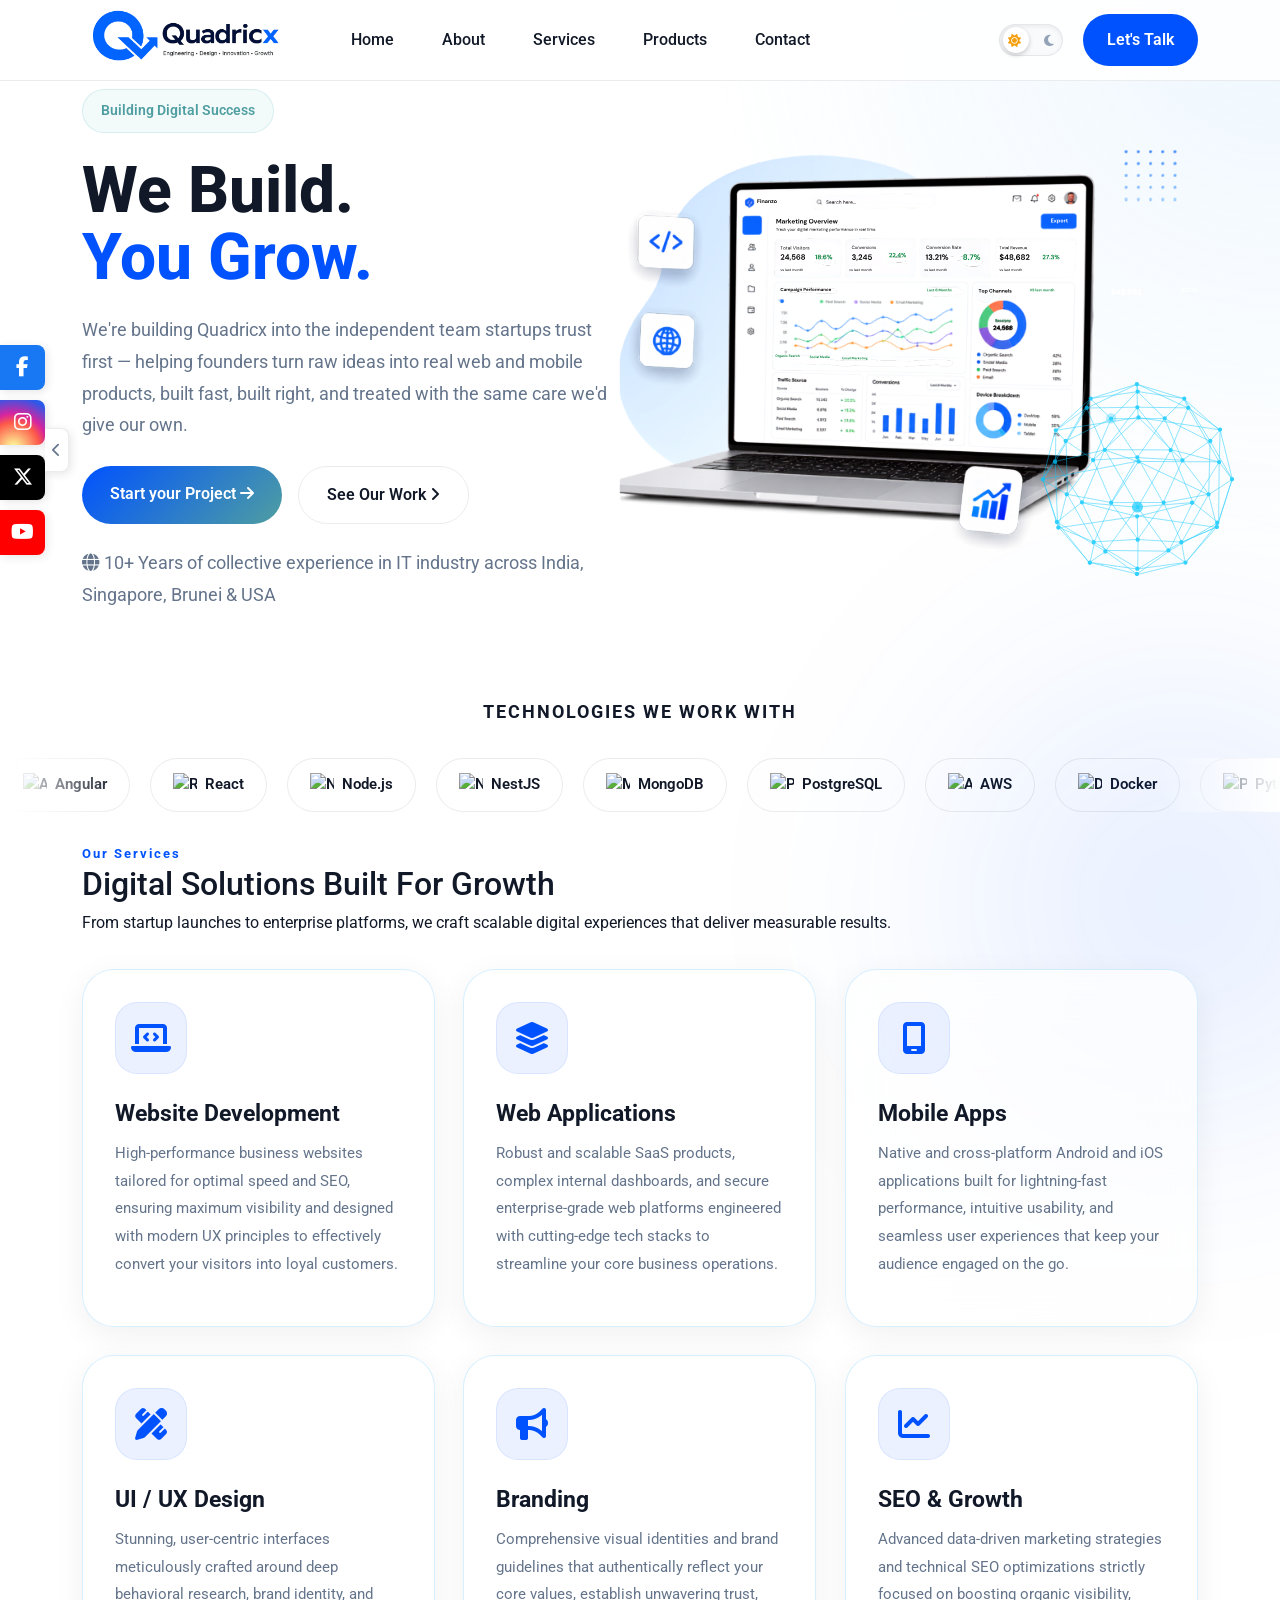
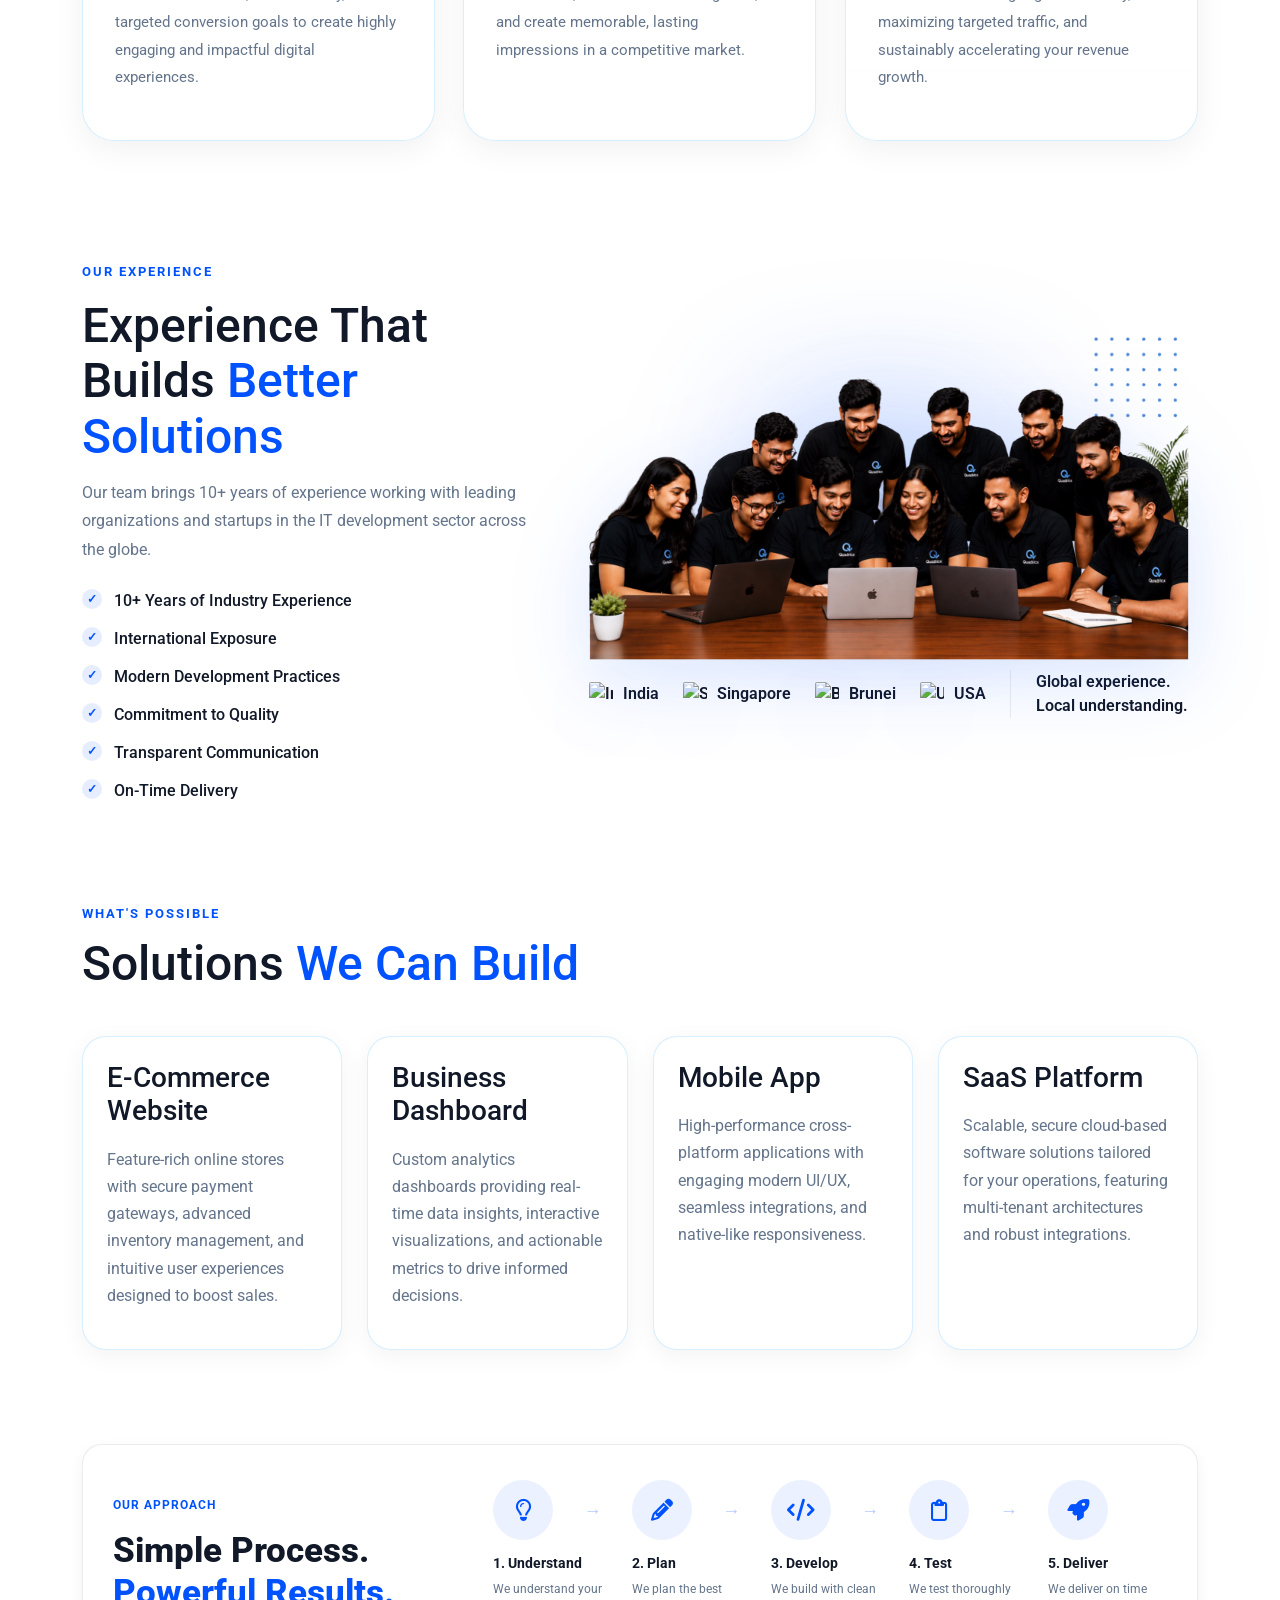
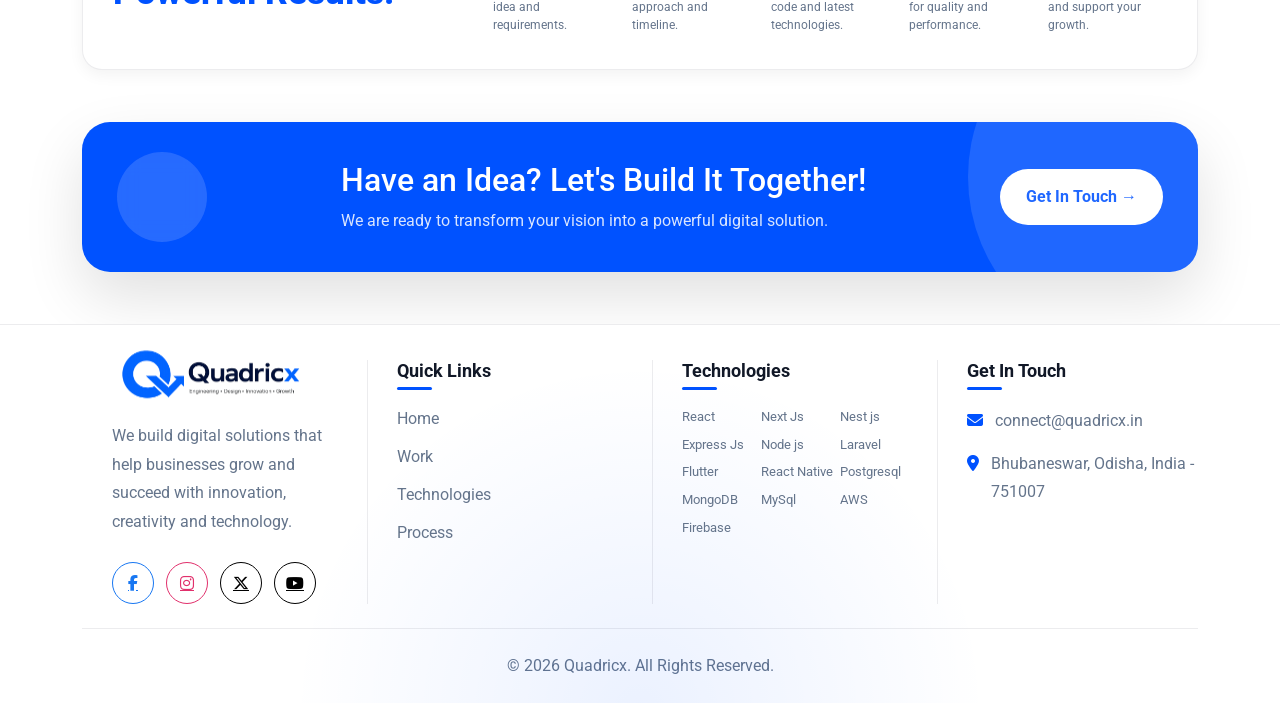
==== commit c3281d72: "update favicon and add og images for SEO" ====
--- a/index.html
+++ b/index.html
@@ -6,7 +6,7 @@
 
     <!-- Primary SEO -->
     <title>
-      Quadricx | Custom Software Development, Web Development & Digital
+      Quadricx | Custom Software Development, Web Development &amp; Digital
       Solutions Company
     </title>
 
@@ -17,7 +17,7 @@
 
     <meta
       name="keywords"
-      content="Quadricx, Quadricx Technologies, software development company, web development company, custom software development, enterprise software solutions, mobile app development, UI UX design, full stack development, frontend development, backend development, Angular development, Node.js development, Express.js development, MEAN stack development, MERN stack development, SaaS development, startup MVP development, product engineering, technology consulting, digital transformation services, business automation solutions, cloud application development, API development, REST API development, PostgreSQL development, MongoDB development, AWS cloud services, DevOps services, CRM development, ERP development, eCommerce development, website development services, scalable software solutions, digital product development, software outsourcing, IT consulting, software company India, technology company India"
+      content="Quadricx, Quadricx Technologies, software development company, web development company, custom software development, enterprise software solutions, mobile app development, UI UX design, full stack development, frontend development, backend development, Angular development, React development, Next.js development, Node.js development, NestJS development, Express.js development, MEAN stack development, MERN stack development, SaaS development, startup MVP development, product engineering, technology consulting, digital transformation services, business automation solutions, cloud application development, API development, REST API development, PostgreSQL development, MongoDB development, MySQL development, AWS cloud services, Firebase development, Docker deployment, DevOps services, CRM development, ERP development, eCommerce development, website development services, scalable software solutions, digital product development, software outsourcing, IT consulting, software company India, technology company India, branding agency India, logo design, brand identity, SEO services India, digital marketing India, web design Bhubaneswar, software company Bhubaneswar, IT company Odisha, software company Odisha, startup tech partner, software for startups, affordable software development"
     />
 
     <meta name="author" content="Quadricx" />
@@ -30,59 +30,66 @@
     <meta name="revisit-after" content="7 days" />
 
     <!-- Geo SEO -->
-    <meta name="geo.region" content="IN" />
+    <meta name="geo.region" content="IN-OR" />
     <meta name="geo.country" content="India" />
+    <meta name="geo.placename" content="Bhubaneswar, Odisha" />
     <meta name="ICBM" content="20.2961,85.8245" />
 
     <!-- Theme -->
-    <meta name="theme-color" content="#000000" />
+    <meta name="theme-color" content="#0052ff" />
     <meta name="application-name" content="Quadricx" />
     <meta name="apple-mobile-web-app-title" content="Quadricx" />
+    <meta name="apple-mobile-web-app-capable" content="yes" />
+    <meta name="apple-mobile-web-app-status-bar-style" content="default" />
 
     <!-- Canonical -->
     <link rel="canonical" href="https://www.quadricx.in" />
 
     <!-- Favicon -->
-    <link
-      rel="icon"
-      href="/images/logo/logo-favicon.svg"
-      type="image/svg+xml"
-    />
-    <link rel="apple-touch-icon" href="/images/logo/logo-favicon.svg" />
+    <link rel="icon" href="/images/favicon/favicon.svg" type="image/svg+xml" />
+    <link rel="icon" href="/images/favicon/favicon.ico" sizes="any" />
+    <link rel="icon" href="/images/favicon/favicon-96x96.png" type="image/png" sizes="96x96" />
+    <link rel="apple-touch-icon" href="/images/favicon/apple-touch-icon.png" />
+    <link rel="icon" href="/images/favicon/web-app-manifest-192x192.png" type="image/png" sizes="192x192" />
+    <link rel="icon" href="/images/favicon/web-app-manifest-512x512.png" type="image/png" sizes="512x512" />
+    <link rel="manifest" href="/images/favicon/site.webmanifest" />
 
     <!-- Open Graph -->
     <meta property="og:type" content="website" />
     <meta property="og:site_name" content="Quadricx" />
+    <meta property="og:locale" content="en_US" />
     <meta
       property="og:title"
-      content="Quadricx | Custom Software Development & Digital Solutions"
+      content="Quadricx | Custom Software Development &amp; Digital Solutions"
     />
     <meta
       property="og:description"
-      content="Building scalable software, web applications, mobile apps, SaaS platforms and digital solutions for startups and enterprises."
+      content="Building scalable software, web applications, mobile apps, SaaS platforms and digital solutions for startups and enterprises. Based in India, serving clients globally."
     />
     <meta property="og:url" content="https://www.quadricx.in" />
-    <meta
-      property="og:image"
-      content="https://www.quadricx.in/images/og-banner.jpg"
-    />
+    <meta property="og:image" content="https://www.quadricx.in/images/og/ogimg.png" />
+    <meta property="og:image:type" content="image/png" />
     <meta property="og:image:width" content="1200" />
     <meta property="og:image:height" content="630" />
-
-    <!-- Twitter -->
+    <meta property="og:image:alt" content="Quadricx - Custom Software Development &amp; Digital Solutions" />
+
+    <!-- Twitter / X -->
     <meta name="twitter:card" content="summary_large_image" />
+    <meta name="twitter:site" content="@quadricxteam" />
+    <meta name="twitter:creator" content="@quadricxteam" />
     <meta
       name="twitter:title"
-      content="Quadricx | Software Development & Digital Solutions"
+      content="Quadricx | Software Development &amp; Digital Solutions"
     />
     <meta
       name="twitter:description"
-      content="Custom software, web applications, mobile apps, cloud solutions and digital transformation services."
+      content="Custom software, web applications, mobile apps, cloud solutions and digital transformation services. Trusted by startups and enterprises globally."
     />
     <meta
       name="twitter:image"
-      content="https://www.quadricx.in/images/og-banner.jpg"
+      content="https://www.quadricx.in/images/og/ogimg.png"
     />
+    <meta name="twitter:image:alt" content="Quadricx - Software Development Company" />
 
     <link
       rel="stylesheet"
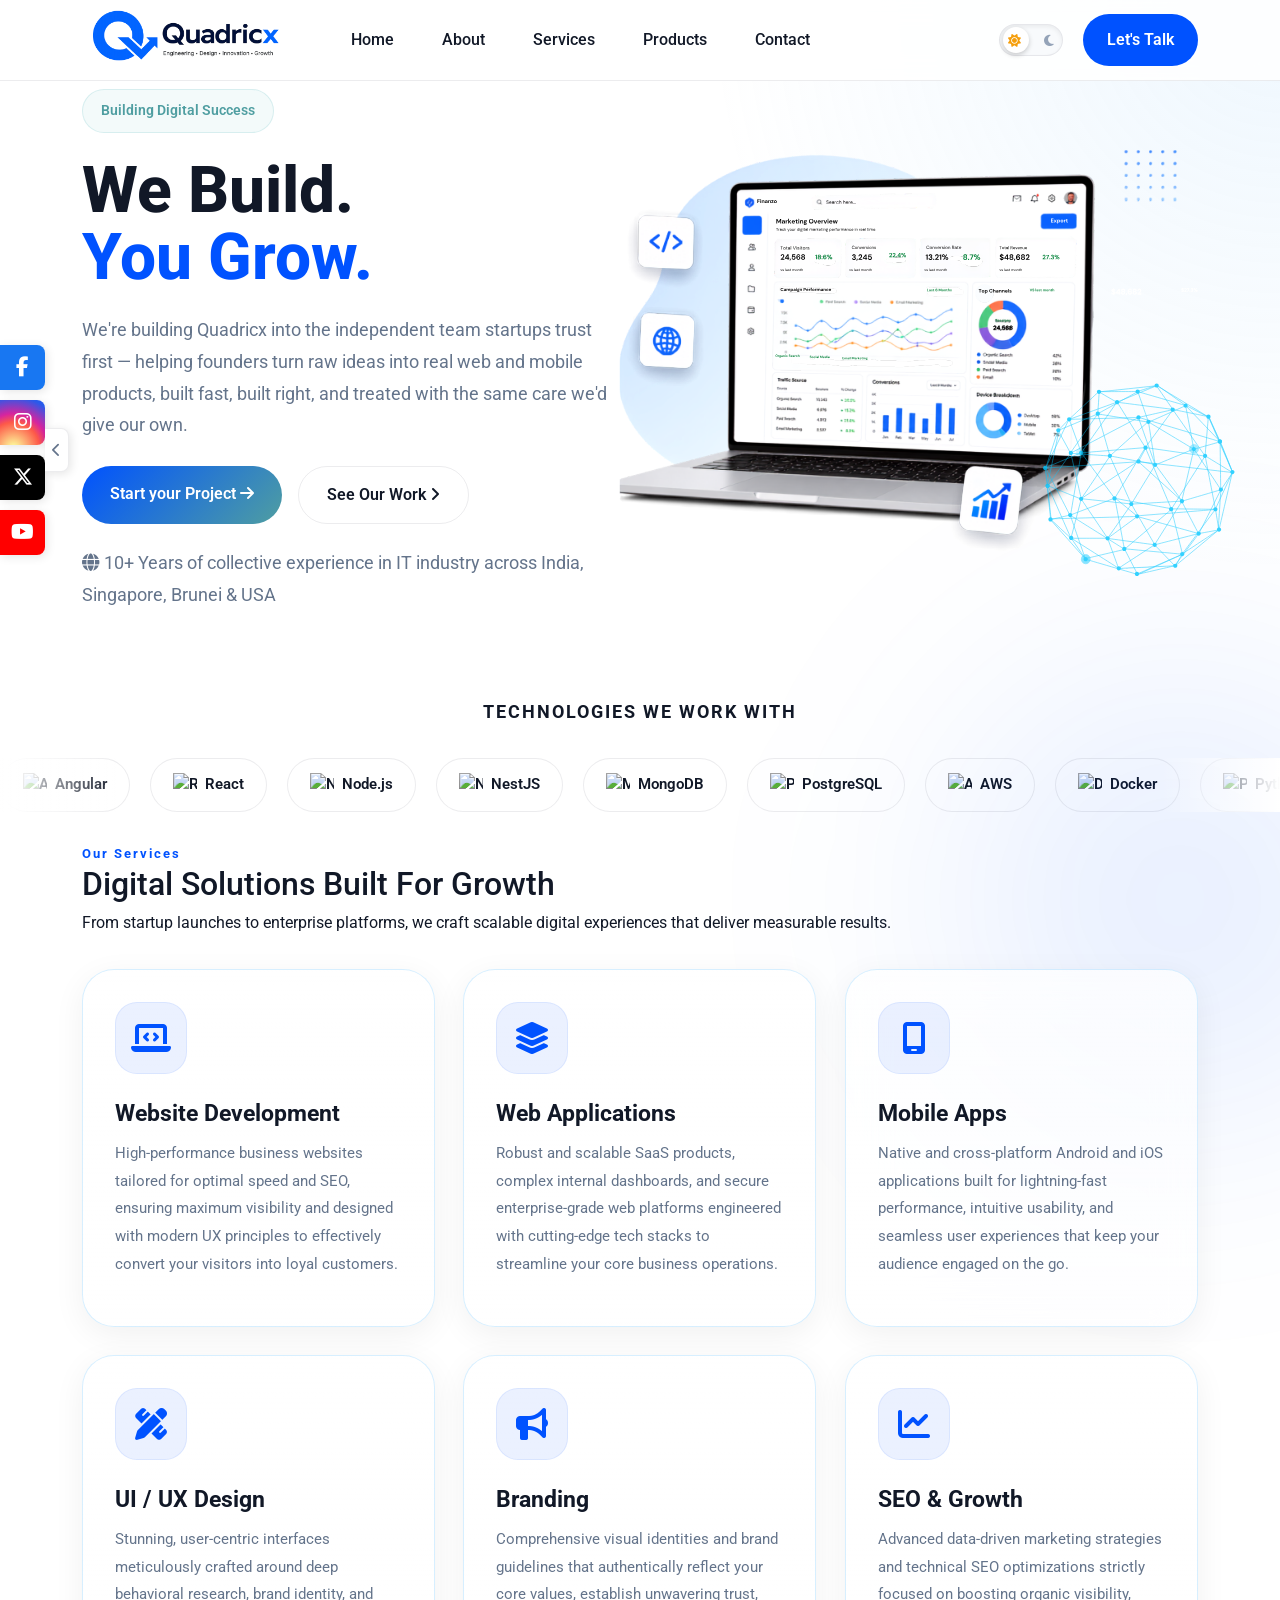
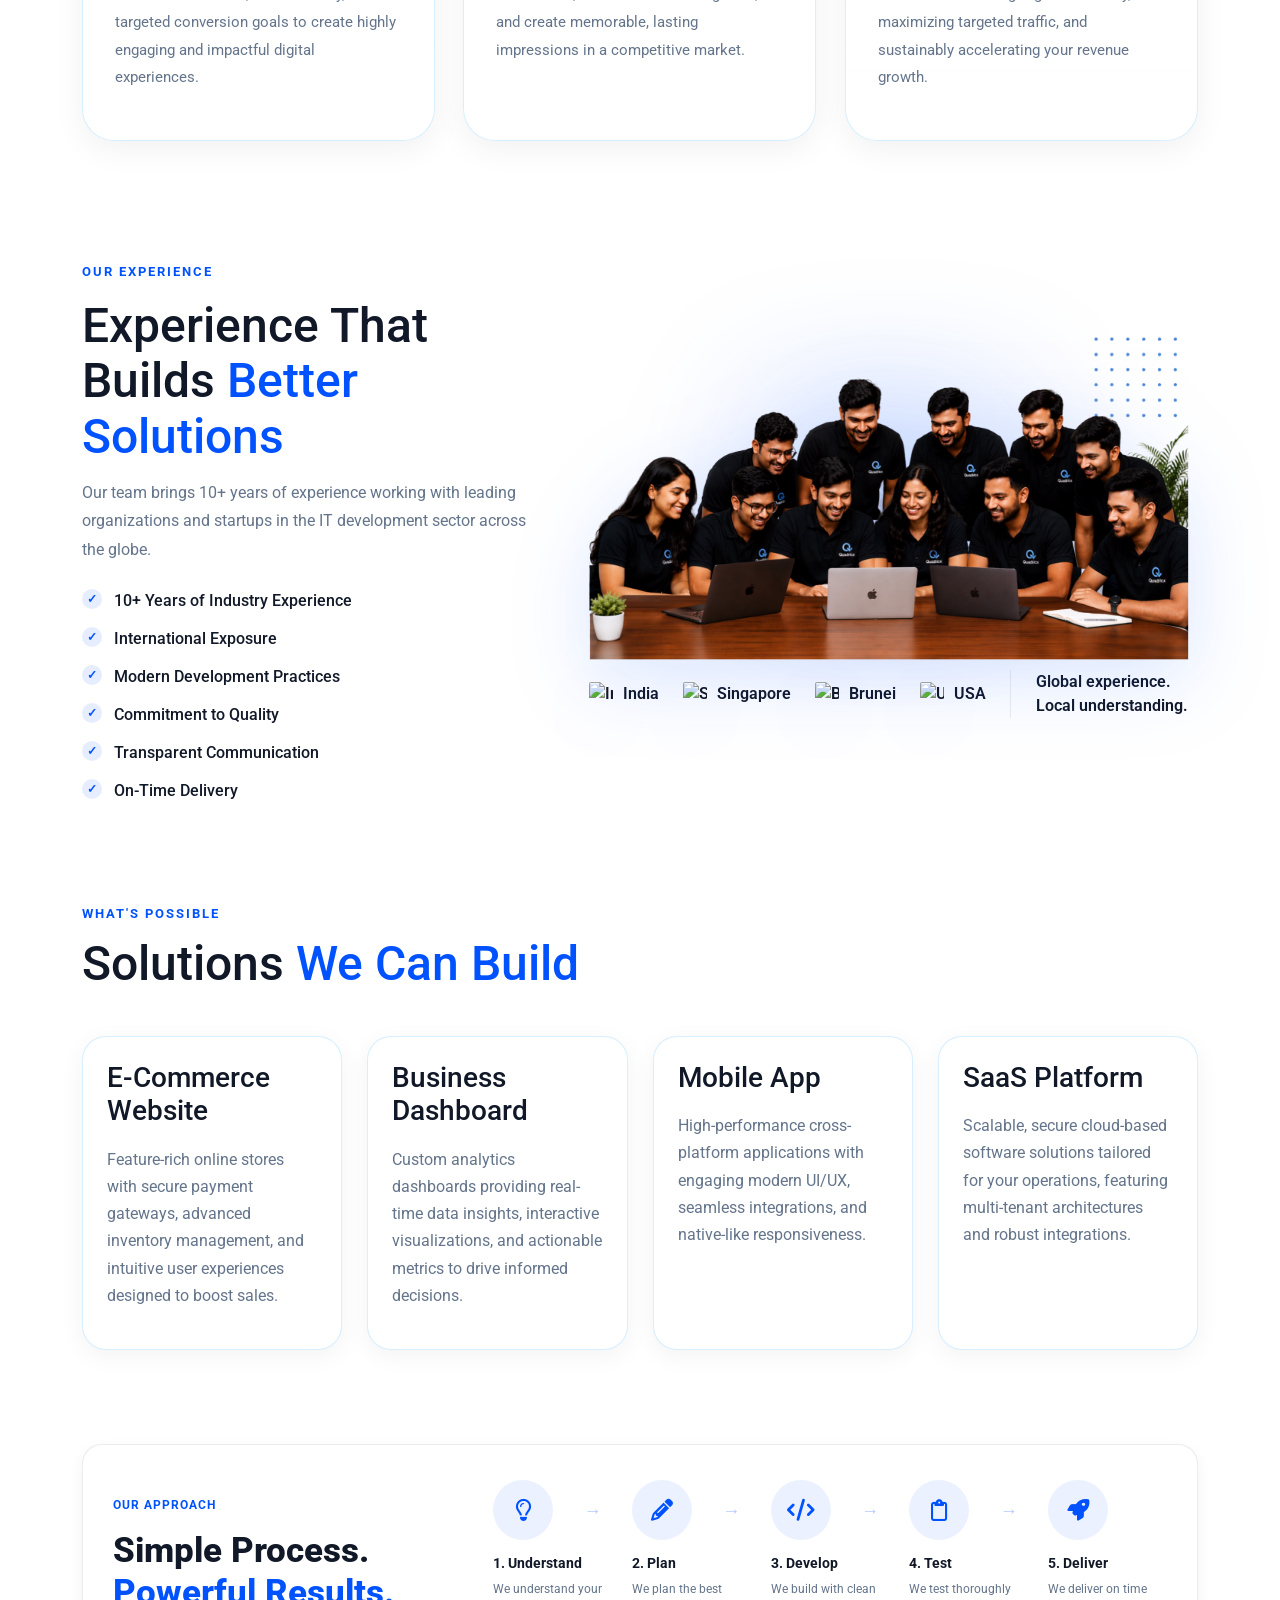
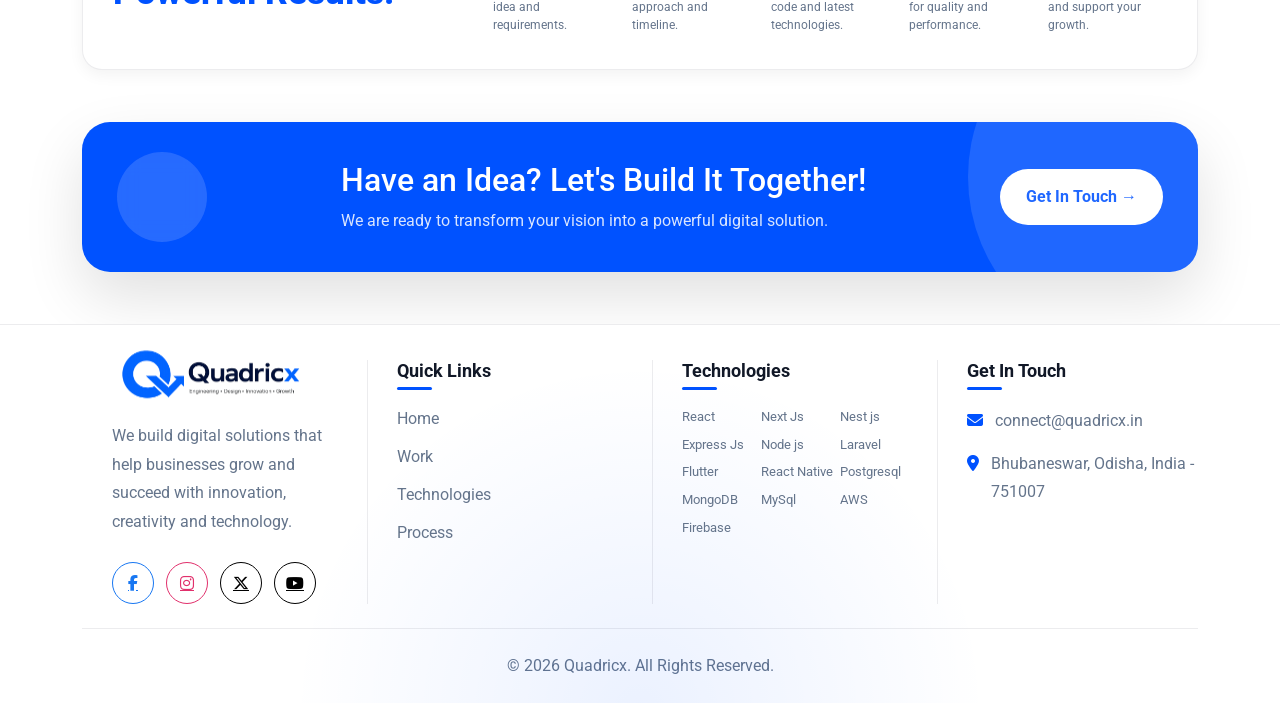
==== commit 7cbb70bf: "fixed loader logo" ====
--- a/index.html
+++ b/index.html
@@ -48,10 +48,25 @@
     <!-- Favicon -->
     <link rel="icon" href="/images/favicon/favicon.svg" type="image/svg+xml" />
     <link rel="icon" href="/images/favicon/favicon.ico" sizes="any" />
-    <link rel="icon" href="/images/favicon/favicon-96x96.png" type="image/png" sizes="96x96" />
+    <link
+      rel="icon"
+      href="/images/favicon/favicon-96x96.png"
+      type="image/png"
+      sizes="96x96"
+    />
     <link rel="apple-touch-icon" href="/images/favicon/apple-touch-icon.png" />
-    <link rel="icon" href="/images/favicon/web-app-manifest-192x192.png" type="image/png" sizes="192x192" />
-    <link rel="icon" href="/images/favicon/web-app-manifest-512x512.png" type="image/png" sizes="512x512" />
+    <link
+      rel="icon"
+      href="/images/favicon/web-app-manifest-192x192.png"
+      type="image/png"
+      sizes="192x192"
+    />
+    <link
+      rel="icon"
+      href="/images/favicon/web-app-manifest-512x512.png"
+      type="image/png"
+      sizes="512x512"
+    />
     <link rel="manifest" href="/images/favicon/site.webmanifest" />
 
     <!-- Open Graph -->
@@ -67,11 +82,17 @@
       content="Building scalable software, web applications, mobile apps, SaaS platforms and digital solutions for startups and enterprises. Based in India, serving clients globally."
     />
     <meta property="og:url" content="https://www.quadricx.in" />
-    <meta property="og:image" content="https://www.quadricx.in/images/og/ogimg.png" />
+    <meta
+      property="og:image"
+      content="https://www.quadricx.in/images/og/ogimg.png"
+    />
     <meta property="og:image:type" content="image/png" />
     <meta property="og:image:width" content="1200" />
     <meta property="og:image:height" content="630" />
-    <meta property="og:image:alt" content="Quadricx - Custom Software Development &amp; Digital Solutions" />
+    <meta
+      property="og:image:alt"
+      content="Quadricx - Custom Software Development &amp; Digital Solutions"
+    />
 
     <!-- Twitter / X -->
     <meta name="twitter:card" content="summary_large_image" />
@@ -89,7 +110,10 @@
       name="twitter:image"
       content="https://www.quadricx.in/images/og/ogimg.png"
     />
-    <meta name="twitter:image:alt" content="Quadricx - Software Development Company" />
+    <meta
+      name="twitter:image:alt"
+      content="Quadricx - Software Development Company"
+    />
 
     <link
       rel="stylesheet"
@@ -224,7 +248,7 @@
     <div class="loader" id="loader">
       <div class="loader-brand">
         <img
-          src="/images/logo/logo-favicon.svg"
+          src="/images/logo/logofavicon.png"
           alt="Quadricx"
           class="loader-logo"
         />
--- a/css/style.css
+++ b/css/style.css
@@ -106,13 +106,10 @@
   visibility: hidden;
 }
 
-/* logo */
-.loader-brand {
-  margin-bottom: 22px;
-}
-
 .loader-logo {
-  width: 100px;
+  width: 200px;
+  height: auto;
+  object-fit: contain;
   opacity: 0;
   animation: fadeUp 1.2s ease forwards;
   filter: drop-shadow(0 0 10px rgba(0, 212, 255, 0.15));
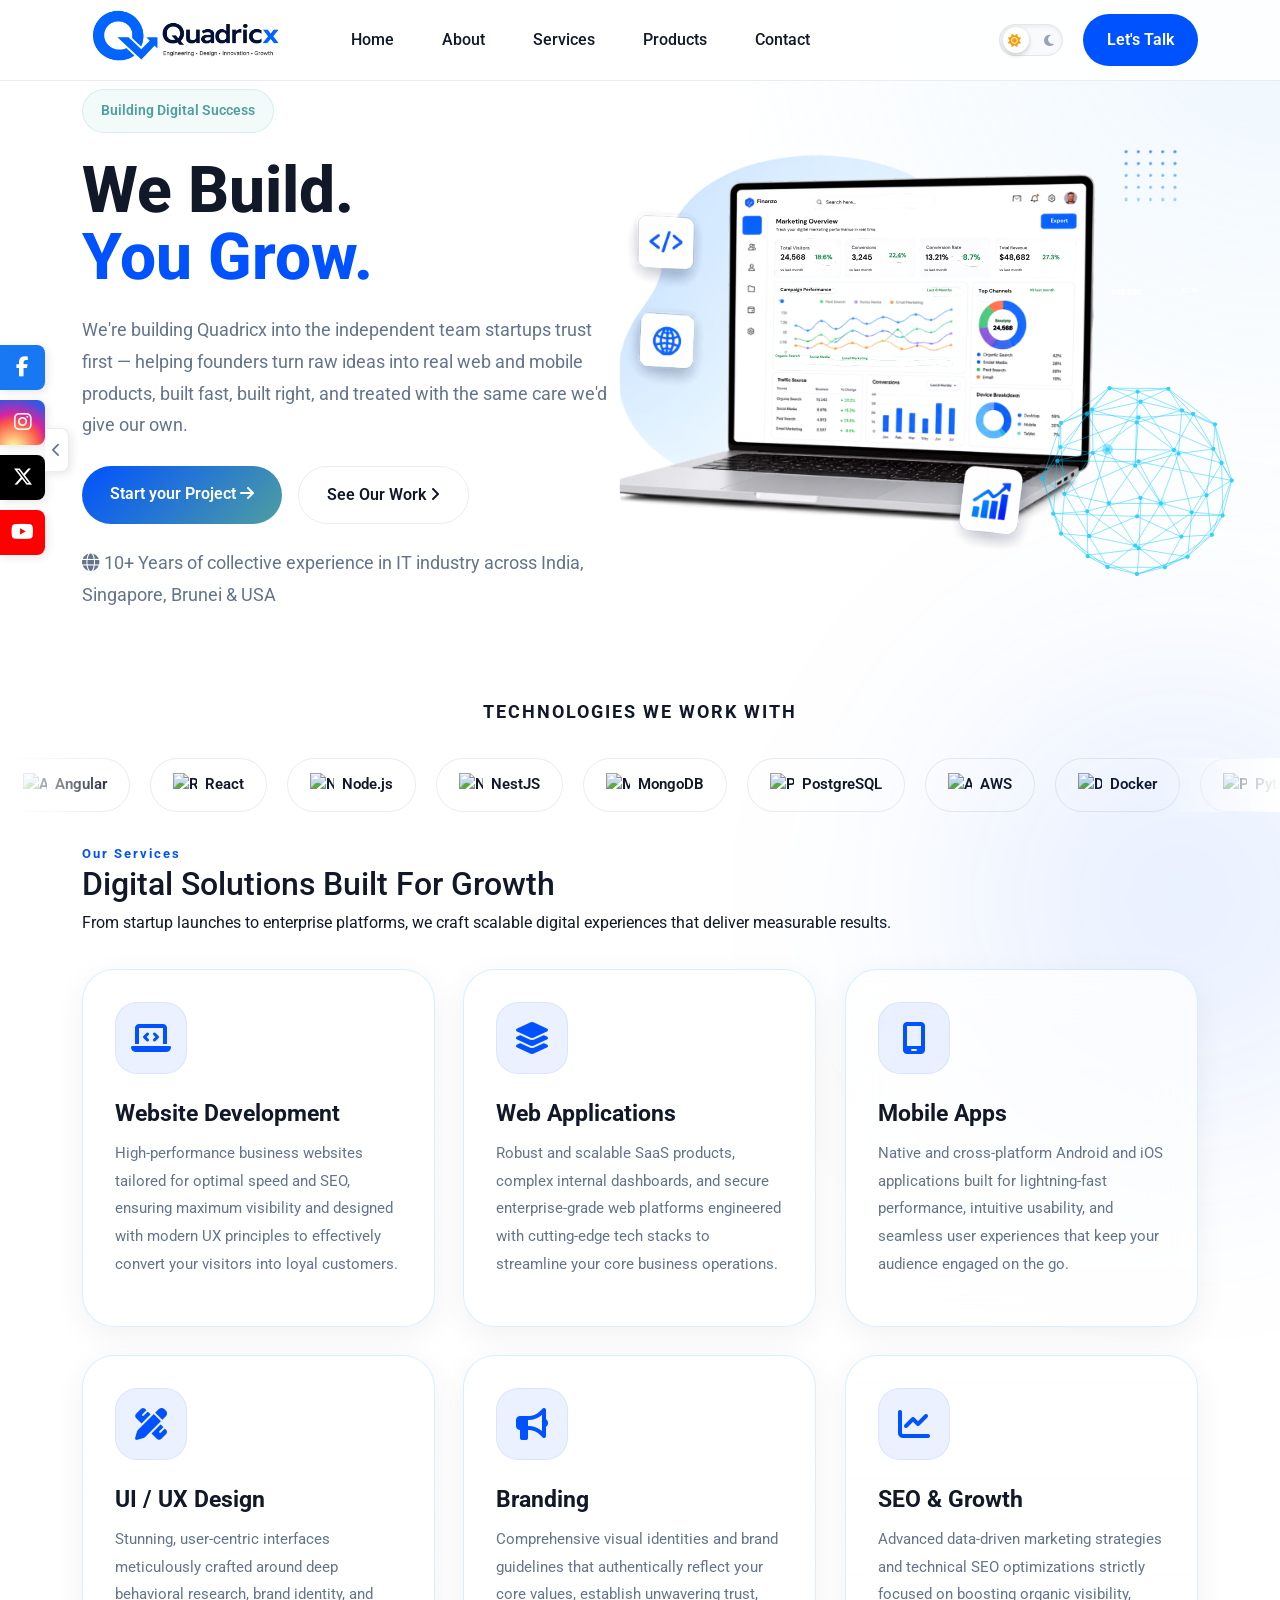
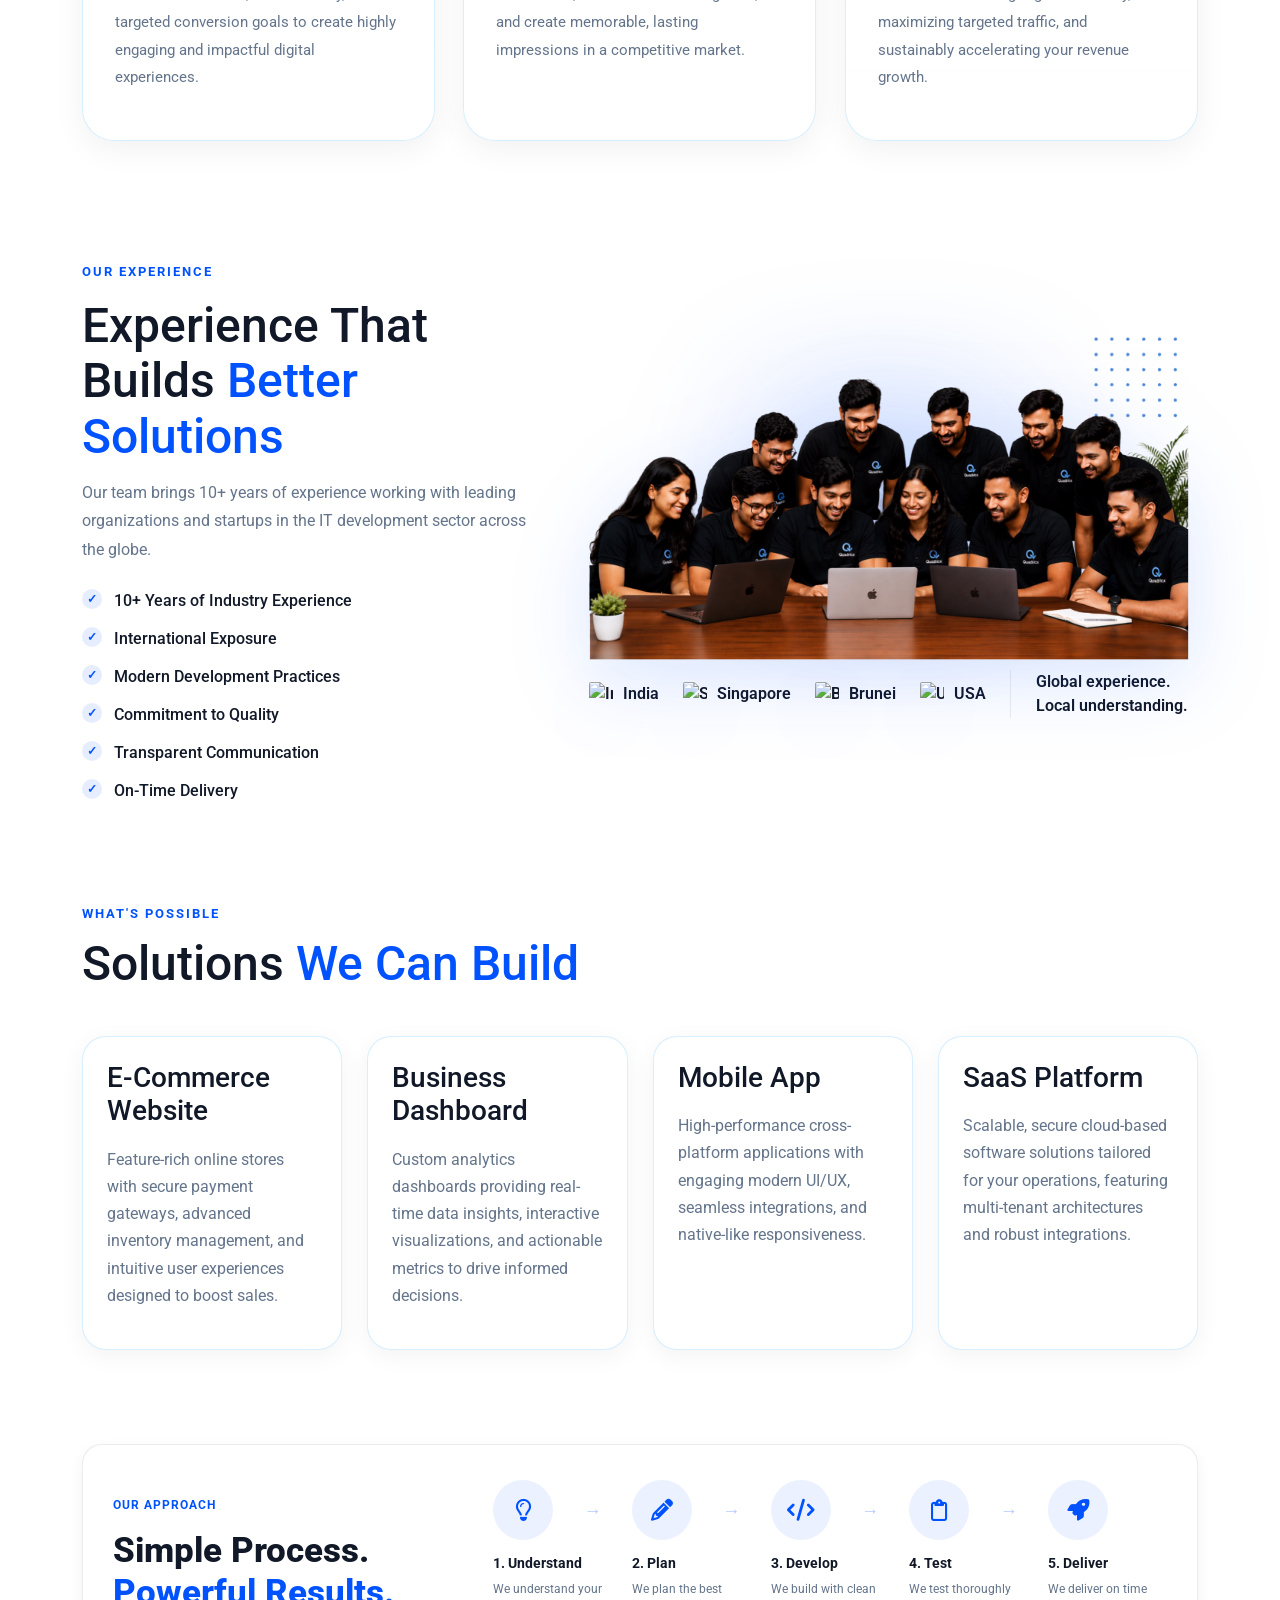
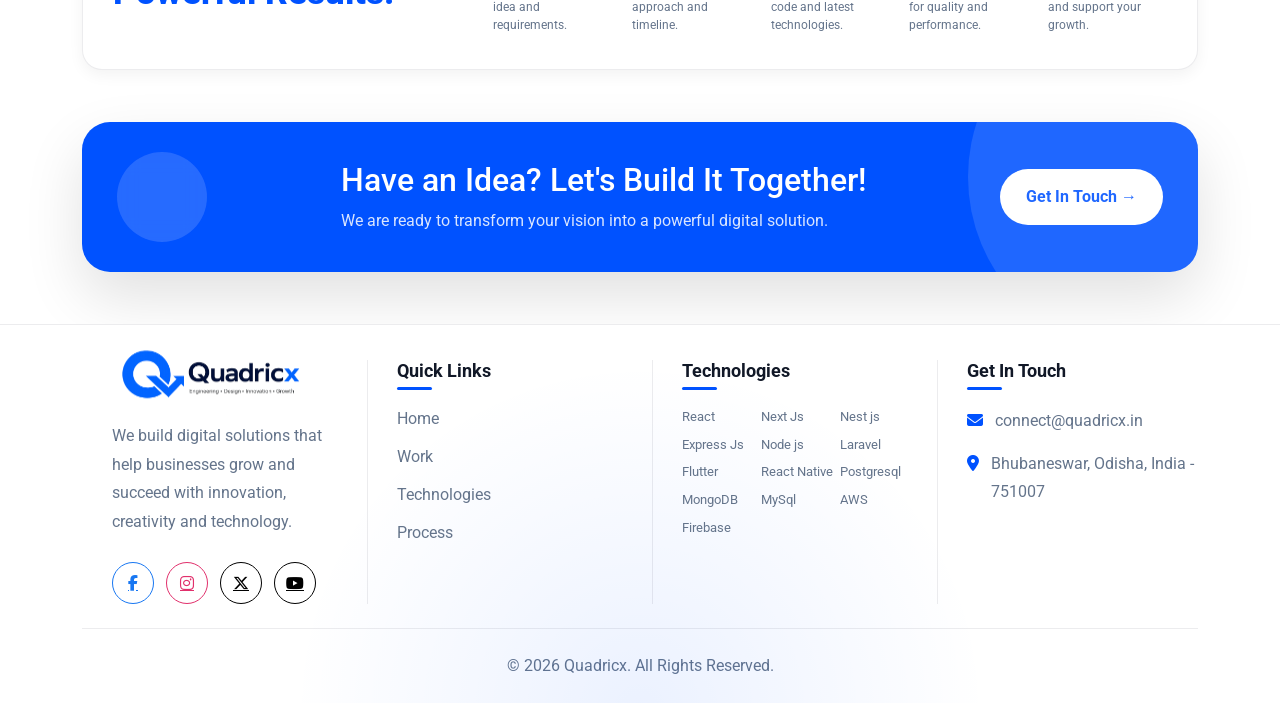
==== commit f2955a11: "update ogimage" ====
--- a/index.html
+++ b/index.html
@@ -84,7 +84,7 @@
     <meta property="og:url" content="https://www.quadricx.in" />
     <meta
       property="og:image"
-      content="https://www.quadricx.in/images/og/ogimg.png"
+      content="https://i.postimg.cc/MpwkZrRn/ogimg.png"
     />
     <meta property="og:image:type" content="image/png" />
     <meta property="og:image:width" content="1200" />
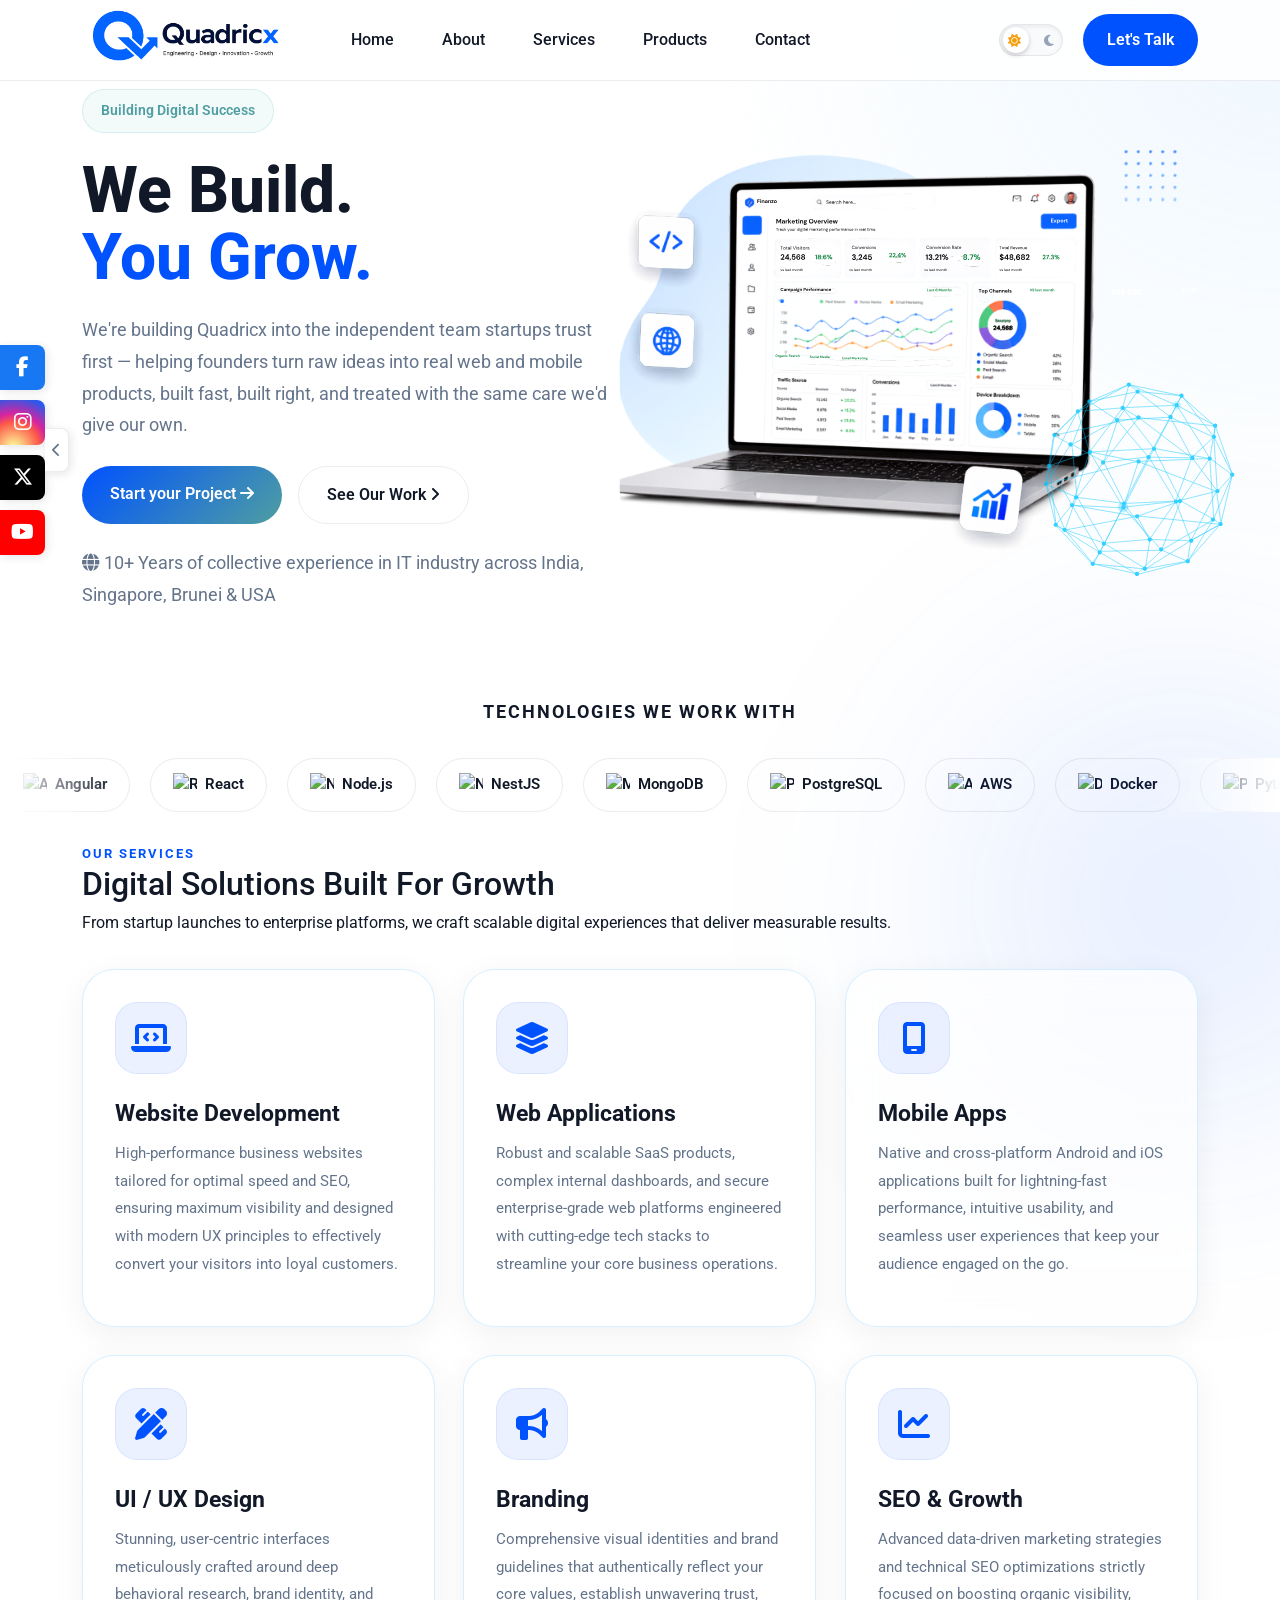
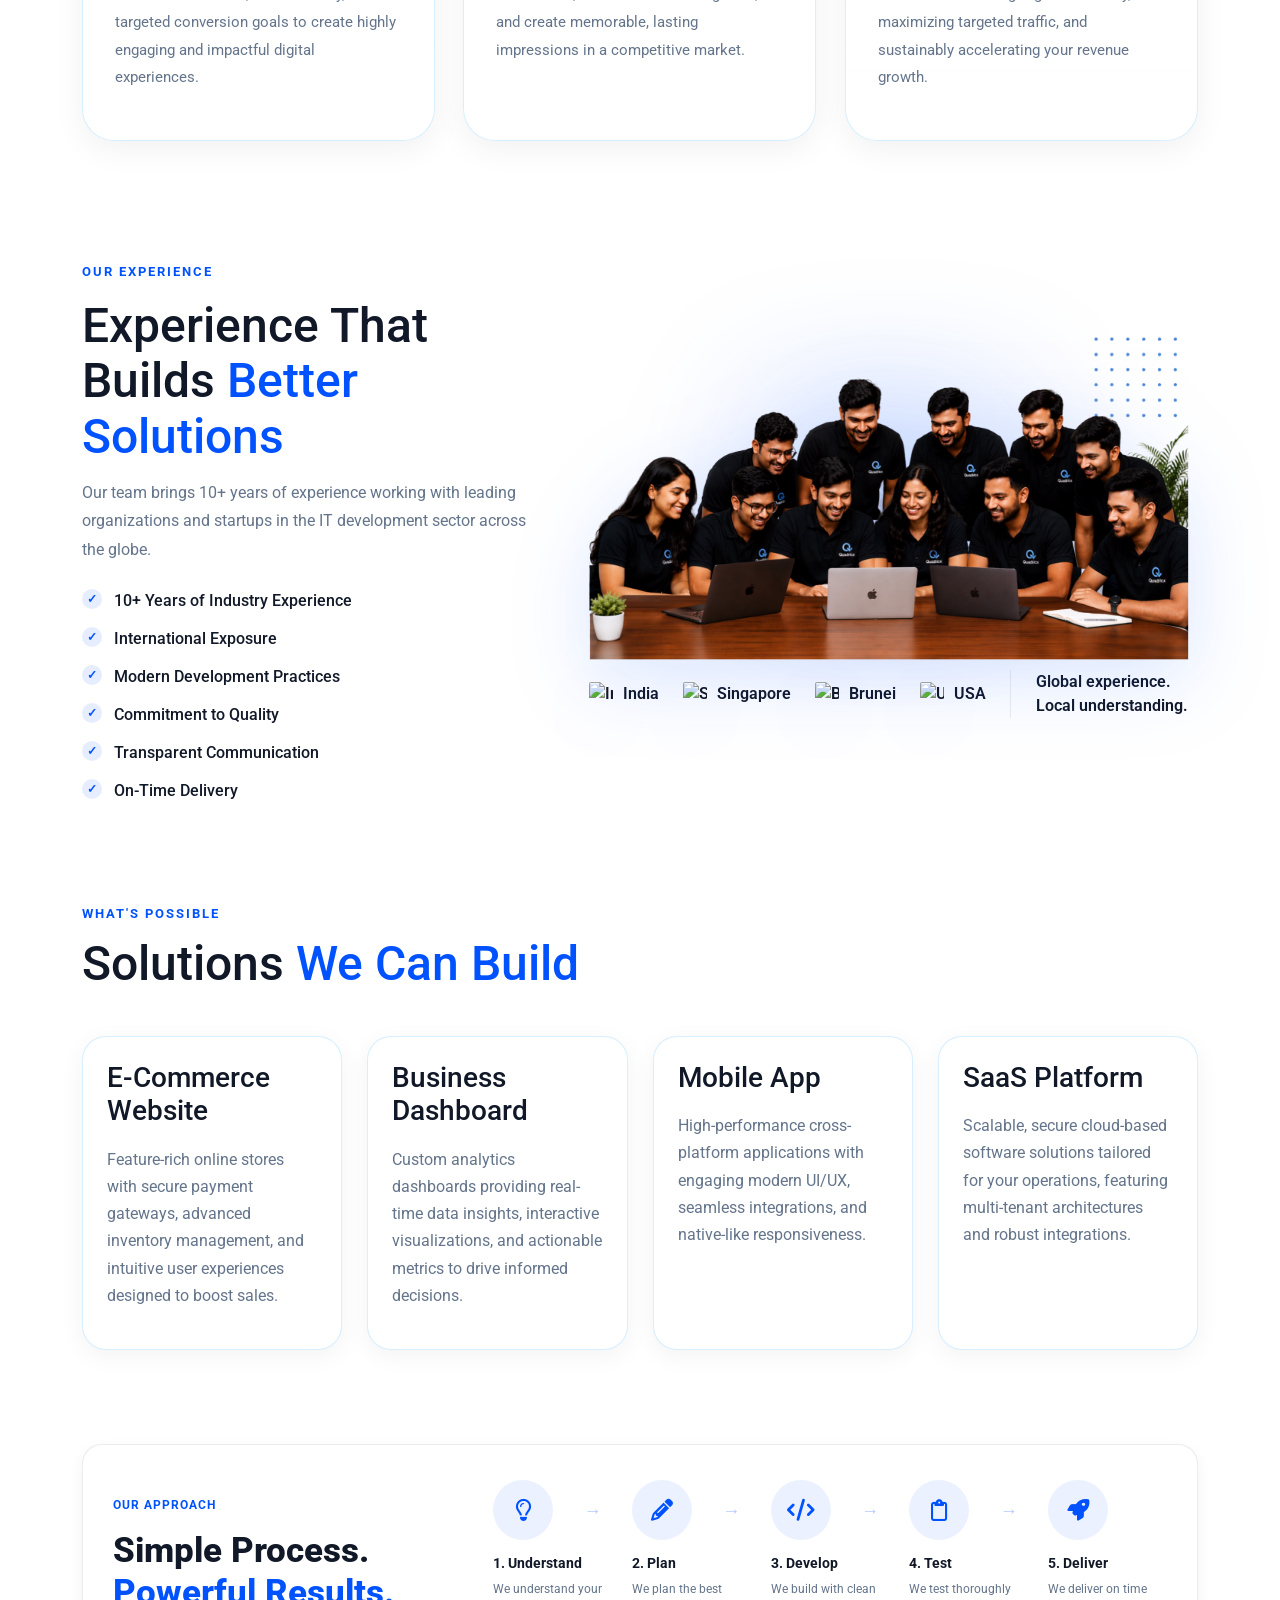
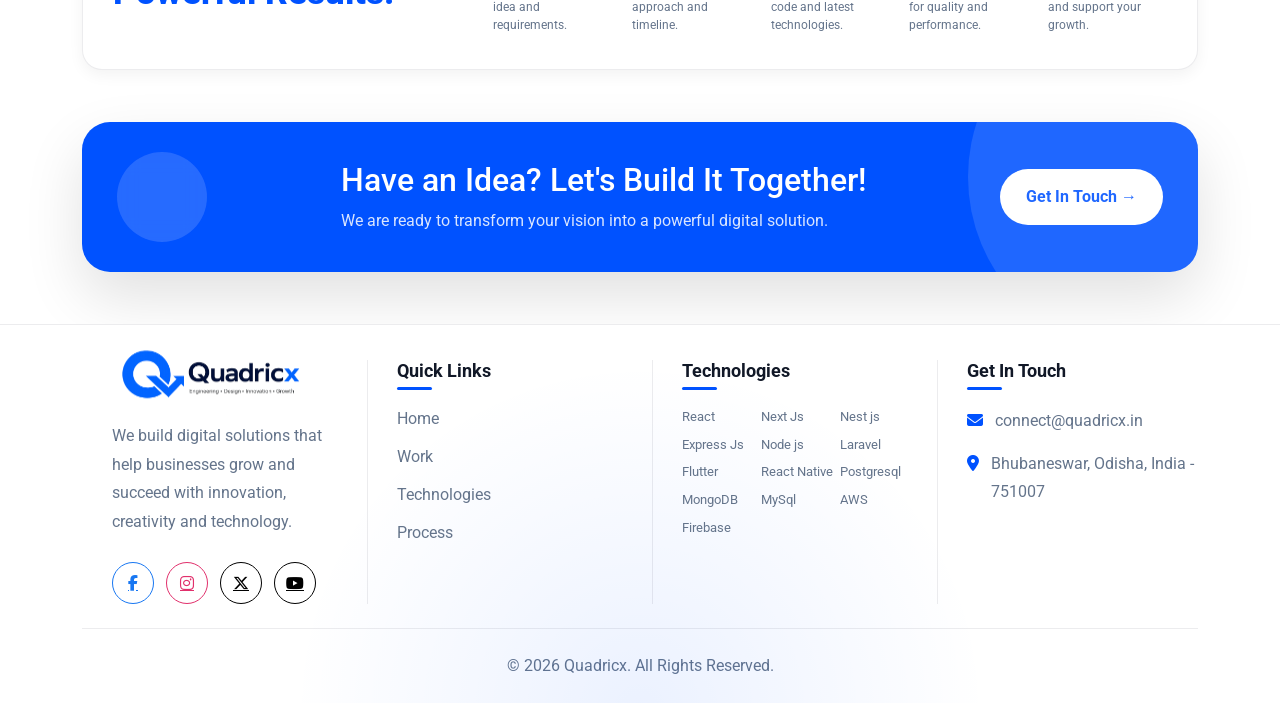
==== commit 92526790: "changes in index" ====
--- a/index.html
+++ b/index.html
@@ -1,139 +1,88 @@
 <!doctype html>
 <html lang="en">
-  <head>
-    <meta charset="UTF-8" />
-    <meta name="viewport" content="width=device-width, initial-scale=1.0" />
-
-    <!-- Primary SEO -->
-    <title>
-      Quadricx | Custom Software Development, Web Development &amp; Digital
-      Solutions Company
-    </title>
-
-    <meta
-      name="description"
-      content="Quadricx is a leading software development and digital solutions company specializing in custom software, web development, mobile applications, UI/UX design, cloud solutions, SaaS platforms, business automation, and digital transformation services."
-    />
-
-    <meta
-      name="keywords"
-      content="Quadricx, Quadricx Technologies, software development company, web development company, custom software development, enterprise software solutions, mobile app development, UI UX design, full stack development, frontend development, backend development, Angular development, React development, Next.js development, Node.js development, NestJS development, Express.js development, MEAN stack development, MERN stack development, SaaS development, startup MVP development, product engineering, technology consulting, digital transformation services, business automation solutions, cloud application development, API development, REST API development, PostgreSQL development, MongoDB development, MySQL development, AWS cloud services, Firebase development, Docker deployment, DevOps services, CRM development, ERP development, eCommerce development, website development services, scalable software solutions, digital product development, software outsourcing, IT consulting, software company India, technology company India, branding agency India, logo design, brand identity, SEO services India, digital marketing India, web design Bhubaneswar, software company Bhubaneswar, IT company Odisha, software company Odisha, startup tech partner, software for startups, affordable software development"
-    />
-
-    <meta name="author" content="Quadricx" />
-    <meta
-      name="robots"
-      content="index, follow, max-image-preview:large, max-snippet:-1, max-video-preview:-1"
-    />
-
-    <meta name="language" content="English" />
-    <meta name="revisit-after" content="7 days" />
-
-    <!-- Geo SEO -->
-    <meta name="geo.region" content="IN-OR" />
-    <meta name="geo.country" content="India" />
-    <meta name="geo.placename" content="Bhubaneswar, Odisha" />
-    <meta name="ICBM" content="20.2961,85.8245" />
-
-    <!-- Theme -->
-    <meta name="theme-color" content="#0052ff" />
-    <meta name="application-name" content="Quadricx" />
-    <meta name="apple-mobile-web-app-title" content="Quadricx" />
-    <meta name="apple-mobile-web-app-capable" content="yes" />
-    <meta name="apple-mobile-web-app-status-bar-style" content="default" />
-
-    <!-- Canonical -->
-    <link rel="canonical" href="https://www.quadricx.in" />
-
-    <!-- Favicon -->
-    <link rel="icon" href="/images/favicon/favicon.svg" type="image/svg+xml" />
-    <link rel="icon" href="/images/favicon/favicon.ico" sizes="any" />
-    <link
-      rel="icon"
-      href="/images/favicon/favicon-96x96.png"
-      type="image/png"
-      sizes="96x96"
-    />
-    <link rel="apple-touch-icon" href="/images/favicon/apple-touch-icon.png" />
-    <link
-      rel="icon"
-      href="/images/favicon/web-app-manifest-192x192.png"
-      type="image/png"
-      sizes="192x192"
-    />
-    <link
-      rel="icon"
-      href="/images/favicon/web-app-manifest-512x512.png"
-      type="image/png"
-      sizes="512x512"
-    />
-    <link rel="manifest" href="/images/favicon/site.webmanifest" />
-
-    <!-- Open Graph -->
-    <meta property="og:type" content="website" />
-    <meta property="og:site_name" content="Quadricx" />
-    <meta property="og:locale" content="en_US" />
-    <meta
-      property="og:title"
-      content="Quadricx | Custom Software Development &amp; Digital Solutions"
-    />
-    <meta
-      property="og:description"
-      content="Building scalable software, web applications, mobile apps, SaaS platforms and digital solutions for startups and enterprises. Based in India, serving clients globally."
-    />
-    <meta property="og:url" content="https://www.quadricx.in" />
-    <meta
-      property="og:image"
-      content="https://i.postimg.cc/MpwkZrRn/ogimg.png"
-    />
-    <meta property="og:image:type" content="image/png" />
-    <meta property="og:image:width" content="1200" />
-    <meta property="og:image:height" content="630" />
-    <meta
-      property="og:image:alt"
-      content="Quadricx - Custom Software Development &amp; Digital Solutions"
-    />
-
-    <!-- Twitter / X -->
-    <meta name="twitter:card" content="summary_large_image" />
-    <meta name="twitter:site" content="@quadricxteam" />
-    <meta name="twitter:creator" content="@quadricxteam" />
-    <meta
-      name="twitter:title"
-      content="Quadricx | Software Development &amp; Digital Solutions"
-    />
-    <meta
-      name="twitter:description"
-      content="Custom software, web applications, mobile apps, cloud solutions and digital transformation services. Trusted by startups and enterprises globally."
-    />
-    <meta
-      name="twitter:image"
-      content="https://www.quadricx.in/images/og/ogimg.png"
-    />
-    <meta
-      name="twitter:image:alt"
-      content="Quadricx - Software Development Company"
-    />
-
-    <link
-      rel="stylesheet"
-      href="https://cdnjs.cloudflare.com/ajax/libs/font-awesome/6.5.1/css/all.min.css"
-    />
-    <!-- <link rel="stylesheet" href="https://cdnjs.cloudflare.com/ajax/libs/font-awesome/6.7.2/css/all.min.css"> -->
-
-    <link rel="preconnect" href="https://fonts.googleapis.com" />
-    <link rel="preconnect" href="https://fonts.gstatic.com" crossorigin />
-    <link
-      href="https://fonts.googleapis.com/css2?family=Comic+Relief:wght@400;700&display=swap"
-      rel="stylesheet"
-    />
-    <link
-      href="https://fonts.googleapis.com/css2?family=Roboto:ital,wght@0,100..900;1,100..900&display=swap"
-      rel="stylesheet"
-    />
-
-    <!-- Organization Schema -->
-    <script type="application/ld+json">
+
+<head>
+  <meta charset="UTF-8" />
+  <meta name="viewport" content="width=device-width, initial-scale=1.0" />
+
+  <!-- Primary SEO -->
+  <title>
+    Quadricx | Custom Software Development, Web Development &amp; Digital
+    Solutions Company
+  </title>
+
+  <meta name="description"
+    content="Quadricx is a leading software development and digital solutions company specializing in custom software, web development, mobile applications, UI/UX design, cloud solutions, SaaS platforms, business automation, and digital transformation services." />
+
+  <meta name="keywords"
+    content="Quadricx, Quadricx Technologies, software development company, web development company, custom software development, enterprise software solutions, mobile app development, UI UX design, full stack development, frontend development, backend development, Angular development, React development, Next.js development, Node.js development, NestJS development, Express.js development, MEAN stack development, MERN stack development, SaaS development, startup MVP development, product engineering, technology consulting, digital transformation services, business automation solutions, cloud application development, API development, REST API development, PostgreSQL development, MongoDB development, MySQL development, AWS cloud services, Firebase development, Docker deployment, DevOps services, CRM development, ERP development, eCommerce development, website development services, scalable software solutions, digital product development, software outsourcing, IT consulting, software company India, technology company India, branding agency India, logo design, brand identity, SEO services India, digital marketing India, web design Bhubaneswar, software company Bhubaneswar, IT company Odisha, software company Odisha, startup tech partner, software for startups, affordable software development" />
+
+  <meta name="author" content="Quadricx" />
+  <meta name="robots" content="index, follow, max-image-preview:large, max-snippet:-1, max-video-preview:-1" />
+
+  <meta name="language" content="English" />
+  <meta name="revisit-after" content="7 days" />
+
+  <!-- Geo SEO -->
+  <meta name="geo.region" content="IN-OR" />
+  <meta name="geo.country" content="India" />
+  <meta name="geo.placename" content="Bhubaneswar, Odisha" />
+  <meta name="ICBM" content="20.2961,85.8245" />
+
+  <!-- Theme -->
+  <meta name="theme-color" content="#0052ff" />
+  <meta name="application-name" content="Quadricx" />
+  <meta name="apple-mobile-web-app-title" content="Quadricx" />
+  <meta name="apple-mobile-web-app-capable" content="yes" />
+  <meta name="apple-mobile-web-app-status-bar-style" content="default" />
+
+  <!-- Canonical -->
+  <link rel="canonical" href="https://www.quadricx.in" />
+
+  <!-- Favicon -->
+  <link rel="icon" href="/images/favicon/favicon.svg" type="image/svg+xml" />
+  <link rel="icon" href="/images/favicon/favicon.ico" sizes="any" />
+  <link rel="icon" href="/images/favicon/favicon-96x96.png" type="image/png" sizes="96x96" />
+  <link rel="apple-touch-icon" href="/images/favicon/apple-touch-icon.png" />
+  <link rel="icon" href="/images/favicon/web-app-manifest-192x192.png" type="image/png" sizes="192x192" />
+  <link rel="icon" href="/images/favicon/web-app-manifest-512x512.png" type="image/png" sizes="512x512" />
+  <link rel="manifest" href="/images/favicon/site.webmanifest" />
+
+  <!-- Open Graph -->
+  <meta property="og:type" content="website" />
+  <meta property="og:site_name" content="Quadricx" />
+  <meta property="og:locale" content="en_US" />
+  <meta property="og:title" content="Quadricx | Custom Software Development &amp; Digital Solutions" />
+  <meta property="og:description"
+    content="Building scalable software, web applications, mobile apps, SaaS platforms and digital solutions for startups and enterprises. Based in India, serving clients globally." />
+  <meta property="og:url" content="https://www.quadricx.in" />
+  <meta property="og:image" content="https://i.postimg.cc/MpwkZrRn/ogimg.png" />
+  <meta property="og:image:type" content="image/png" />
+  <meta property="og:image:width" content="1200" />
+  <meta property="og:image:height" content="630" />
+  <meta property="og:image:alt" content="Quadricx - Custom Software Development &amp; Digital Solutions" />
+
+  <!-- Twitter / X -->
+  <meta name="twitter:card" content="summary_large_image" />
+  <meta name="twitter:site" content="@quadricxteam" />
+  <meta name="twitter:creator" content="@quadricxteam" />
+  <meta name="twitter:title" content="Quadricx | Software Development &amp; Digital Solutions" />
+  <meta name="twitter:description"
+    content="Custom software, web applications, mobile apps, cloud solutions and digital transformation services. Trusted by startups and enterprises globally." />
+  <meta name="twitter:image" content="https://www.quadricx.in/images/og/ogimg.png" />
+  <meta name="twitter:image:alt" content="Quadricx - Software Development Company" />
+
+  <link rel="stylesheet" href="https://cdnjs.cloudflare.com/ajax/libs/font-awesome/6.5.1/css/all.min.css" />
+  <!-- <link rel="stylesheet" href="https://cdnjs.cloudflare.com/ajax/libs/font-awesome/6.7.2/css/all.min.css"> -->
+
+  <link rel="preconnect" href="https://fonts.googleapis.com" />
+  <link rel="preconnect" href="https://fonts.gstatic.com" crossorigin />
+  <link href="https://fonts.googleapis.com/css2?family=Comic+Relief:wght@400;700&display=swap" rel="stylesheet" />
+  <link href="https://fonts.googleapis.com/css2?family=Roboto:ital,wght@0,100..900;1,100..900&display=swap"
+    rel="stylesheet" />
+
+  <!-- Organization Schema -->
+  <script type="application/ld+json">
       {
         "@context": "https://schema.org",
         "@type": "Organization",
@@ -152,8 +101,8 @@
       }
     </script>
 
-    <!-- Website Schema -->
-    <script type="application/ld+json">
+  <!-- Website Schema -->
+  <script type="application/ld+json">
       {
         "@context": "https://schema.org",
         "@type": "WebSite",
@@ -163,8 +112,8 @@
       }
     </script>
 
-    <!-- Local Business Schema -->
-    <script type="application/ld+json">
+  <!-- Local Business Schema -->
+  <script type="application/ld+json">
       {
         "@context": "https://schema.org",
         "@type": "ProfessionalService",
@@ -179,828 +128,663 @@
         }
       }
     </script>
-    <!-- Bootstrap CSS -->
-    <link
-      href="https://cdn.jsdelivr.net/npm/bootstrap@5.3.3/dist/css/bootstrap.min.css"
-      rel="stylesheet"
-    />
-
-    <link
-      rel="stylesheet"
-      href="https://cdnjs.cloudflare.com/ajax/libs/font-awesome/6.5.0/css/all.min.css"
-    />
-
-    <!-- GSAP -->
-    <script src="https://cdn.jsdelivr.net/npm/gsap@3.12.5/dist/gsap.min.js"></script>
-    <script src="https://cdn.jsdelivr.net/npm/gsap@3.12.5/dist/ScrollTrigger.min.js"></script>
-
-    <!-- Lottie -->
-    <script
-      src="https://unpkg.com/@lottiefiles/dotlottie-wc@0.9.14/dist/dotlottie-wc.js"
-      type="module"
-    ></script>
-
-    <link rel="stylesheet" href="./css/style.css" defer />
-    <script src="./js/script.js" defer></script>
-  </head>
-
-  <body>
-    <!-- Floating Socials -->
-    <div class="floating-socials" id="floatingSocials">
-      <a
-        href="https://www.facebook.com/people/Quadricx/61591447142944/"
-        target="_blank"
-        class="social-fb"
-        title="Facebook"
-      >
-        <i class="fa-brands fa-facebook-f"></i>
-      </a>
-      <a
-        href="https://www.instagram.com/quadricx"
-        target="_blank"
-        class="social-ig"
-        title="Instagram"
-      >
-        <i class="fa-brands fa-instagram"></i>
-      </a>
-      <a
-        href="https://x.com/quadricxteam"
-        target="_blank"
-        class="social-x"
-        title="X (Twitter)"
-      >
-        <i class="fa-brands fa-x-twitter"></i>
-      </a>
-      <a
-        href="https://www.youtube.com/@quadricx"
-        target="_blank"
-        class="social-yt"
-        title="X (Twitter)"
-      >
-        <i class="fa-brands fa-youtube"></i>
-      </a>
-      <button class="social-toggle" id="socialToggle" title="Toggle Socials">
-        <i class="fa-solid fa-chevron-left"></i>
-      </button>
-    </div>
-
-    <!-- loader starts  -->
-    <div class="loader" id="loader">
-      <div class="loader-brand">
-        <img
-          src="/images/logo/logofavicon.png"
-          alt="Quadricx"
-          class="loader-logo"
-        />
-      </div>
-
-      <div class="loader-text">
-        <span class="letter">Q</span>
-        <span class="letter">U</span>
-        <span class="letter">A</span>
-        <span class="letter">D</span>
-        <span class="letter">R</span>
-        <span class="letter">I</span>
-        <span class="letter">C</span>
-        <span class="letter">X</span>
-      </div>
-
-      <!-- <div class="loader-sub">Booting Digital Experience</div> -->
-      <div class="loader-sub">Welcome to World of Quadricx</div>
-
-      <!-- Simple Lottie Loader -->
-      <dotlottie-wc
-        src="https://lottie.host/e6db61c9-5816-4dec-9d82-77ed7205f764/MXOFCGS5tA.lottie"
-        background="transparent"
-        speed="1"
-        style="
+  <!-- Bootstrap CSS -->
+  <link href="https://cdn.jsdelivr.net/npm/bootstrap@5.3.3/dist/css/bootstrap.min.css" rel="stylesheet" />
+
+  <link rel="stylesheet" href="https://cdnjs.cloudflare.com/ajax/libs/font-awesome/6.5.0/css/all.min.css" />
+
+  <!-- GSAP -->
+  <script src="https://cdn.jsdelivr.net/npm/gsap@3.12.5/dist/gsap.min.js"></script>
+  <script src="https://cdn.jsdelivr.net/npm/gsap@3.12.5/dist/ScrollTrigger.min.js"></script>
+
+  <!-- Lottie -->
+  <script src="https://unpkg.com/@lottiefiles/dotlottie-wc@0.9.14/dist/dotlottie-wc.js" type="module"></script>
+
+  <link rel="stylesheet" href="./css/style.css" defer />
+  <script src="./js/script.js" defer></script>
+</head>
+
+<body>
+  <!-- Floating Socials -->
+  <div class="floating-socials" id="floatingSocials">
+    <a href="https://www.facebook.com/people/Quadricx/61591447142944/" target="_blank" class="social-fb"
+      title="Facebook">
+      <i class="fa-brands fa-facebook-f"></i>
+    </a>
+    <a href="https://www.instagram.com/quadricx" target="_blank" class="social-ig" title="Instagram">
+      <i class="fa-brands fa-instagram"></i>
+    </a>
+    <a href="https://x.com/quadricxteam" target="_blank" class="social-x" title="X (Twitter)">
+      <i class="fa-brands fa-x-twitter"></i>
+    </a>
+    <a href="https://www.youtube.com/@quadricx" target="_blank" class="social-yt" title="X (Twitter)">
+      <i class="fa-brands fa-youtube"></i>
+    </a>
+    <button class="social-toggle" id="socialToggle" title="Toggle Socials">
+      <i class="fa-solid fa-chevron-left"></i>
+    </button>
+  </div>
+
+  <!-- loader starts  -->
+  <div class="loader" id="loader">
+    <div class="loader-brand">
+      <img src="/images/logo/logofavicon.png" alt="Quadricx" class="loader-logo" />
+    </div>
+
+    <div class="loader-text">
+      <span class="letter">Q</span>
+      <span class="letter">U</span>
+      <span class="letter">A</span>
+      <span class="letter">D</span>
+      <span class="letter">R</span>
+      <span class="letter">I</span>
+      <span class="letter">C</span>
+      <span class="letter">X</span>
+    </div>
+
+    <!-- <div class="loader-sub">Booting Digital Experience</div> -->
+    <div class="loader-sub">Welcome to World of Quadricx</div>
+
+    <!-- Simple Lottie Loader -->
+    <dotlottie-wc src="https://lottie.host/e6db61c9-5816-4dec-9d82-77ed7205f764/MXOFCGS5tA.lottie"
+      background="transparent" speed="1" style="
           width: 80px;
           height: 80px;
           margin-top: 15px;
           opacity: 0;
           animation: fadeUp 1s ease forwards 1s;
-        "
-        loop
-        autoplay
-      >
-      </dotlottie-wc>
-      <!-- <div class="loader-sub">Crafting Digital Experiences That Define the Future</div> -->
-      <!-- <div class="loader-sub">Initializing Digital Core</div> -->
-    </div>
-    <!-- loader ends  -->
-
-    <!-- Header Section starts -->
-
-    <header class="header">
-      <div class="container header-content">
-        <!-- <a href="/" class="logo"> -->
-        <a href="/" class="logo">
-          <!-- <img src="/images/logo/logo-favicon.svg" alt="Quadricx"> -->
-          <img src="/images/logo/Quadricx.svg" alt="Quadricx" />
-          <img
-            class="logo-dark"
-            src="/images/logo/Quadricx-dark.svg"
-            alt="Quadricx"
-          />
-        </a>
-
-        <nav class="navbar">
-          <ul class="nav-links">
-            <span class="nav-slider"></span>
-            <li><a href="#home">Home</a></li>
-            <li><a href="#about">About</a></li>
-            <li><a href="#services">Services</a></li>
-            <li><a href="#product">Products</a></li>
-            <li><a href="#contact">Contact</a></li>
-          </ul>
-        </nav>
-
-        <div class="computer-screen-toggle">
-          <div
-            class="theme-toggle"
-            aria-label="Toggle Theme"
-            title="Toggle Dark/Light Mode"
-          >
-            <div class="toggle-track">
-              <i class="fa-solid fa-sun sun"></i>
-              <i class="fa-solid fa-moon moon"></i>
-              <div class="toggle-thumb"></div>
-            </div>
+        " loop autoplay>
+    </dotlottie-wc>
+    <!-- <div class="loader-sub">Crafting Digital Experiences That Define the Future</div> -->
+    <!-- <div class="loader-sub">Initializing Digital Core</div> -->
+  </div>
+  <!-- loader ends  -->
+
+  <!-- Header Section starts -->
+
+  <header class="header">
+    <div class="container header-content">
+      <!-- <a href="/" class="logo"> -->
+      <a href="/" class="logo">
+        <!-- <img src="/images/logo/logo-favicon.svg" alt="Quadricx"> -->
+        <img src="/images/logo/Quadricx.svg" alt="Quadricx" />
+        <img class="logo-dark" src="/images/logo/Quadricx-dark.svg" alt="Quadricx" />
+      </a>
+
+      <nav class="navbar">
+        <ul class="nav-links">
+          <span class="nav-slider"></span>
+          <li><a href="#home">Home</a></li>
+          <li><a href="#about">About</a></li>
+          <li><a href="#services">Services</a></li>
+          <li><a href="#product">Products</a></li>
+          <li><a href="#contact">Contact</a></li>
+        </ul>
+      </nav>
+
+      <div class="computer-screen-toggle">
+        <div class="theme-toggle" aria-label="Toggle Theme" title="Toggle Dark/Light Mode">
+          <div class="toggle-track">
+            <i class="fa-solid fa-sun sun"></i>
+            <i class="fa-solid fa-moon moon"></i>
+            <div class="toggle-thumb"></div>
           </div>
-
-          <button
-            type="button"
-            class="cta-btn border-0"
-            data-bs-toggle="modal"
-            data-bs-target="#contactModal"
-          >
-            Let's Talk
-          </button>
-        </div>
-
-        <div class="hamburger">
-          <span></span>
-          <span></span>
-          <span></span>
-        </div>
-      </div>
-
-      <div class="mobile-menu">
-        <div class="w-100 h-100 d-flex flex-column justify-content-center px-4">
-          <ul
-            class="nav-list w-100 m-0 p-0"
-            style="max-width: 400px; margin: 0 auto !important"
-          >
-            <li>
-              <a href="#home"><i class="fa-solid fa-house me-3"></i> Home</a>
-            </li>
-            <li>
-              <a href="#about"><i class="fa-solid fa-user me-3"></i> About</a>
-            </li>
-            <li>
-              <a href="#product"
-                ><i class="fa-solid fa-box-open me-3"></i> Products</a
-              >
-            </li>
-            <li>
-              <a href="#services"
-                ><i class="fa-solid fa-layer-group me-3"></i> Services</a
-              >
-            </li>
-            <li>
-              <a href="#contact"
-                ><i class="fa-solid fa-envelope me-3"></i> Contact</a
-              >
-            </li>
-
-            <li
-              class="mt-4 pt-4 border-top border-secondary border-opacity-25 d-flex justify-content-between align-items-center px-3"
-            >
-              <span
-                class="fw-medium text-secondary"
-                style="font-size: 1.2rem; display: flex; align-items: center"
-                ><i
-                  class="fa-solid fa-palette me-3"
-                  style="color: var(--primary); width: 30px; text-align: center"
-                ></i>
-                Theme</span
-              >
-              <div
-                class="theme-toggle"
-                aria-label="Toggle Theme"
-                title="Toggle Dark/Light Mode"
-              >
-                <div class="toggle-track">
-                  <i class="fa-solid fa-sun sun"></i>
-                  <i class="fa-solid fa-moon moon"></i>
-                  <div class="toggle-thumb"></div>
-                </div>
-              </div>
-            </li>
-            <li class="mt-4">
-              <a
-                href="#"
-                class="cta-btn border-0 py-3 px-4 w-100 d-flex justify-content-center align-items-center gap-2"
-                data-bs-toggle="modal"
-                data-bs-target="#contactModal"
-                style="font-size: 1.1rem; border-radius: 12px; color: #fff"
-              >
-                <i class="fa-solid fa-paper-plane" style="color: #fff"></i> Get
-                In Touch
-              </a>
-            </li>
-          </ul>
-        </div>
-      </div>
-    </header>
-
-    <!-- Header Section ends -->
-
-    <!-- Hera section starts -->
-
-    <section id="home" class="hero">
-      <div class="hero-bg-glow"></div>
-
-      <div class="container hero-content">
-        <div class="hero-left">
-          <div class="hero-badge">Building Digital Success</div>
-
-          <h1 class="hero-title">
-            We Build.
-            <span>You Grow.</span>
-          </h1>
-
-          <p class="hero-description">
-            We're building Quadricx into the independent team startups trust
-            first — helping founders turn raw ideas into real web and mobile
-            products, built fast, built right, and treated with the same care
-            we'd give our own.
-          </p>
-
-          <div class="hero-buttons">
-            <a href="#services" class="btn-primary">
-              Start your Project
-              <i class="fa-solid fa-arrow-right"></i>
+        </div>
+
+        <button type="button" class="cta-btn border-0" data-bs-toggle="modal" data-bs-target="#contactModal">
+          Let's Talk
+        </button>
+      </div>
+
+      <div class="hamburger">
+        <span></span>
+        <span></span>
+        <span></span>
+      </div>
+    </div>
+
+    <div class="mobile-menu">
+      <div class="w-100 h-100 d-flex flex-column justify-content-center px-4">
+        <ul class="nav-list w-100 m-0 p-0" style="max-width: 400px; margin: 0 auto !important">
+          <li>
+            <a href="#home"><i class="fa-solid fa-house me-3"></i> Home</a>
+          </li>
+          <li>
+            <a href="#about"><i class="fa-solid fa-user me-3"></i> About</a>
+          </li>
+          <li>
+            <a href="#product"><i class="fa-solid fa-box-open me-3"></i> Products</a>
+          </li>
+          <li>
+            <a href="#services"><i class="fa-solid fa-layer-group me-3"></i> Services</a>
+          </li>
+          <li>
+            <a href="#contact"><i class="fa-solid fa-envelope me-3"></i> Contact</a>
+          </li>
+
+          <li
+            class="mt-4 pt-4 border-top border-secondary border-opacity-25 d-flex justify-content-between align-items-center px-3">
+            <span class="fw-medium text-secondary" style="font-size: 1.2rem; display: flex; align-items: center"><i
+                class="fa-solid fa-palette me-3" style="color: var(--primary); width: 30px; text-align: center"></i>
+              Theme</span>
+            <div class="theme-toggle" aria-label="Toggle Theme" title="Toggle Dark/Light Mode">
+              <div class="toggle-track">
+                <i class="fa-solid fa-sun sun"></i>
+                <i class="fa-solid fa-moon moon"></i>
+                <div class="toggle-thumb"></div>
+              </div>
+            </div>
+          </li>
+          <li class="mt-4">
+            <a href="#" class="cta-btn border-0 py-3 px-4 w-100 d-flex justify-content-center align-items-center gap-2"
+              data-bs-toggle="modal" data-bs-target="#contactModal"
+              style="font-size: 1.1rem; border-radius: 12px; color: #fff">
+              <i class="fa-solid fa-paper-plane" style="color: #fff"></i> Get
+              In Touch
             </a>
-
-            <a href="#product" class="btn-secondary">
-              See Our Work
-              <i class="fa-solid fa-angle-right"></i>
-            </a>
-          </div>
-          <p class="hero-description hero-trust">
-            <i class="fa-solid fa-globe globe"></i>
-            <span>
-              10+ Years of collective experience in IT industry across
-              <span class="trust-span">India, Singapore, Brunei & USA</span>
-            </span>
-          </p>
-        </div>
-
-        <div class="hero-right">
-          <div
-            class="hero-device"
-            style="
+          </li>
+        </ul>
+      </div>
+    </div>
+  </header>
+
+  <!-- Header Section ends -->
+
+  <!-- Hera section starts -->
+
+  <section id="home" class="hero">
+    <div class="hero-bg-glow"></div>
+
+    <div class="container hero-content">
+      <div class="hero-left">
+        <div class="hero-badge">Building Digital Success</div>
+
+        <h1 class="hero-title">
+          We Build.
+          <span>You Grow.</span>
+        </h1>
+
+        <p class="hero-description">
+          We're building Quadricx into the independent team startups trust
+          first — helping founders turn raw ideas into real web and mobile
+          products, built fast, built right, and treated with the same care
+          we'd give our own.
+        </p>
+
+        <div class="hero-buttons">
+          <a href="#services" class="btn-primary">
+            Start your Project
+            <i class="fa-solid fa-arrow-right"></i>
+          </a>
+
+          <a href="#product" class="btn-secondary">
+            See Our Work
+            <i class="fa-solid fa-angle-right"></i>
+          </a>
+        </div>
+        <p class="hero-description hero-trust">
+          <i class="fa-solid fa-globe globe"></i>
+          <span>
+            10+ Years of collective experience in IT industry across
+            <span class="trust-span">India, Singapore, Brunei & USA</span>
+          </span>
+        </p>
+      </div>
+
+      <div class="hero-right">
+        <div class="hero-device" style="
               display: flex;
               justify-content: center;
               align-items: center;
               width: 100%;
               scale: 1.5;
               margin-top: 1rem;
-            "
-          >
-            <!-- <dotlottie-wc src="https://lottie.host/53de10fa-f248-4a9e-9df3-14075dee161c/LAFqyOWiQI.lottie" style="width: 100%; max-width: 850px; height: auto; transform: scale(1.2);" loop autoplay></dotlottie-wc> -->
-            <img
-              src="./images/heroimg.svg"
-              alt="Dashboard Hero"
-              style="
+            ">
+          <!-- <dotlottie-wc src="https://lottie.host/53de10fa-f248-4a9e-9df3-14075dee161c/LAFqyOWiQI.lottie" style="width: 100%; max-width: 850px; height: auto; transform: scale(1.2);" loop autoplay></dotlottie-wc> -->
+          <img src="./images/heroimg.svg" alt="Dashboard Hero" style="
                 width: 100%;
                 max-width: 850px;
                 height: auto;
                 transform: scale(0.8);
-              "
-            />
-            <img
-              src="./images/animated-tech.svg"
-              alt="Animated Tech"
-              class="animated-tech-icon"
-            />
+              " />
+          <img src="./images/animated-tech.svg" alt="Animated Tech" class="animated-tech-icon" />
+        </div>
+      </div>
+    </div>
+  </section>
+
+  <!-- Hera section ends  -->
+
+  <!-- 2. marquee section -->
+
+  <section id="tech" class="tech-marquee">
+    <div class="tech-marquee-title" id="techTitle"></div>
+
+    <div class="marquee-wrapper">
+      <div class="marquee-track" id="techTrack"></div>
+    </div>
+  </section>
+
+  <!-- 2. marquee section ends -->
+
+  <!-- Service section -->
+  <!-- Services Section -->
+  <section id="services" class="services">
+    <div class="container">
+      <!-- Header -->
+      <div class="section-header reveal">
+        <span id="servicesTag" class="section-tag"></span>
+
+        <h2 id="servicesTitle" class="section-title">
+          <!-- JS Injected -->
+        </h2>
+
+        <p id="servicesDescription" class="section-description"></p>
+      </div>
+
+      <!-- Services Grid -->
+      <div id="servicesGrid" class="services-grid">
+        <!-- Cards injected by JS -->
+      </div>
+    </div>
+  </section>
+  <!-- Service section ends -->
+
+  <!-- ABOUT US -->
+  <section id="about" class="experience-section">
+    <div class="container experience-grid">
+      <!-- LEFT CONTENT -->
+      <div class="experience-left">
+        <span class="experience-tag">OUR EXPERIENCE</span>
+
+        <h2>Experience That Builds <span>Better Solutions</span></h2>
+
+        <p>
+          Our team brings 10+ years of experience working with leading
+          organizations and startups in the IT development sector across the
+          globe.
+        </p>
+
+        <ul class="experience-list">
+          <li>10+ Years of Industry Experience</li>
+          <li>International Exposure</li>
+          <li>Modern Development Practices</li>
+          <li>Commitment to Quality</li>
+          <li>Transparent Communication</li>
+          <li>On-Time Delivery</li>
+        </ul>
+      </div>
+
+      <div class="experience-right">
+        <div class="image-wrapper">
+          <img src="./images/logo/TeamLogo.svg" alt="Quadricx Team" />
+          <div class="glow-bg"></div>
+        </div>
+
+        <!-- GLOBAL STRIP -->
+        <div class="experience-bottom">
+          <div class="countries">
+            <div class="country">
+              <img src="https://flagcdn.com/in.svg" width="24" alt="India Flag" style="border-radius: 2px" />
+              <span>India</span>
+            </div>
+
+            <div class="country">
+              <img src="https://flagcdn.com/sg.svg" width="24" alt="Singapore Flag" style="border-radius: 2px" />
+              <span>Singapore</span>
+            </div>
+
+            <div class="country">
+              <img src="https://flagcdn.com/bn.svg" width="24" alt="Brunei Flag" style="border-radius: 2px" />
+              <span>Brunei</span>
+            </div>
+
+            <div class="country">
+              <img src="https://flagcdn.com/us.svg" width="24" alt="USA Flag" style="border-radius: 2px" />
+              <span>USA</span>
+            </div>
           </div>
-        </div>
-      </div>
-    </section>
-
-    <!-- Hera section ends  -->
-
-    <!-- 2. marquee section -->
-
-    <section id="tech" class="tech-marquee">
-      <div class="tech-marquee-title" id="techTitle"></div>
-
-      <div class="marquee-wrapper">
-        <div class="marquee-track" id="techTrack"></div>
-      </div>
-    </section>
-
-    <!-- 2. marquee section ends -->
-
-    <!-- Service section -->
-    <!-- Services Section -->
-    <section id="services" class="services">
-      <div class="container">
-        <!-- Header -->
-        <div class="section-header reveal">
-          <span id="servicesTag" class="section-tag"></span>
-
-          <h2 id="servicesTitle" class="section-title">
-            <!-- JS Injected -->
-          </h2>
-
-          <p id="servicesDescription" class="section-description"></p>
-        </div>
-
-        <!-- Services Grid -->
-        <div id="servicesGrid" class="services-grid">
-          <!-- Cards injected by JS -->
-        </div>
-      </div>
-    </section>
-    <!-- Service section ends -->
-
-    <!-- ABOUT US -->
-    <section id="about" class="experience-section">
-      <div class="container experience-grid">
-        <!-- LEFT CONTENT -->
-        <div class="experience-left">
-          <span class="experience-tag">OUR EXPERIENCE</span>
-
-          <h2>Experience That Builds <span>Better Solutions</span></h2>
-
-          <p>
-            Our team brings 10+ years of experience working with leading
-            organizations and startups in the IT development sector across the
-            globe.
-          </p>
-
-          <ul class="experience-list">
-            <li>10+ Years of Industry Experience</li>
-            <li>International Exposure</li>
-            <li>Modern Development Practices</li>
-            <li>Commitment to Quality</li>
-            <li>Transparent Communication</li>
-            <li>On-Time Delivery</li>
-          </ul>
-        </div>
-
-        <div class="experience-right">
-          <div class="image-wrapper">
-            <img src="./images/logo/TeamLogo.svg" alt="Quadricx Team" />
-            <div class="glow-bg"></div>
+
+          <div class="global-text">
+            <span>Global experience.</span>
+            <span>Local understanding.</span>
           </div>
-
-          <!-- GLOBAL STRIP -->
-          <div class="experience-bottom">
-            <div class="countries">
-              <div class="country">
-                <img
-                  src="https://flagcdn.com/in.svg"
-                  width="24"
-                  alt="India Flag"
-                  style="border-radius: 2px"
-                />
-                <span>India</span>
-              </div>
-
-              <div class="country">
-                <img
-                  src="https://flagcdn.com/sg.svg"
-                  width="24"
-                  alt="Singapore Flag"
-                  style="border-radius: 2px"
-                />
-                <span>Singapore</span>
-              </div>
-
-              <div class="country">
-                <img
-                  src="https://flagcdn.com/bn.svg"
-                  width="24"
-                  alt="Brunei Flag"
-                  style="border-radius: 2px"
-                />
-                <span>Brunei</span>
-              </div>
-
-              <div class="country">
-                <img
-                  src="https://flagcdn.com/us.svg"
-                  width="24"
-                  alt="USA Flag"
-                  style="border-radius: 2px"
-                />
-                <span>USA</span>
-              </div>
-            </div>
-
-            <div class="global-text">
-              <span>Global experience.</span>
-              <span>Local understanding.</span>
-            </div>
-          </div>
-        </div>
-      </div>
-    </section>
-    <!-- ABOUT US ENDS -->
-
-    <!-- Sample work  -->
-    <section id="product" class="solutions-section">
-      <div class="container">
-        <div class="solutions-header">
-          <div>
-            <span class="section-tag">WHAT'S POSSIBLE</span>
-            <h2>Solutions <span>We Can Build</span></h2>
-          </div>
-
-          <!-- <p>
+        </div>
+      </div>
+    </div>
+  </section>
+  <!-- ABOUT US ENDS -->
+
+  <!-- Sample work  -->
+  <section id="product" class="solutions-section">
+    <div class="container">
+      <div class="solutions-header">
+        <div>
+          <span class="section-tag">WHAT'S POSSIBLE</span>
+          <h2>Solutions <span>We Can Build</span></h2>
+        </div>
+
+        <!-- <p>
                     Here are examples of the types of digital solutions
                     we can build for your business.
                 </p> -->
-        </div>
-
-        <div class="solutions-grid">
-          <div class="solution-card">
-            <dotlottie-wc
-              src="https://lottie.host/5ba8e99e-f6b5-4210-b75c-cc188e8d4e63/LCHCoWmvHL.lottie"
-              style="width: 100%; height: 200px; transform: scale(0.85)"
-              loop
-              autoplay
-            ></dotlottie-wc>
-            <h3>E-Commerce Website</h3>
+      </div>
+
+      <div class="solutions-grid">
+        <div class="solution-card">
+          <dotlottie-wc src="https://lottie.host/5ba8e99e-f6b5-4210-b75c-cc188e8d4e63/LCHCoWmvHL.lottie"
+            style="width: 100%; height: 200px; transform: scale(0.85)" loop autoplay></dotlottie-wc>
+          <h3>E-Commerce Website</h3>
+          <p>
+            Feature-rich online stores with secure payment gateways, advanced
+            inventory management, and intuitive user experiences designed to
+            boost sales.
+          </p>
+        </div>
+
+        <div class="solution-card">
+          <dotlottie-wc src="https://assets2.lottiefiles.com/packages/lf20_qp1q7mct.json"
+            style="width: 100%; height: 200px" loop autoplay></dotlottie-wc>
+          <h3>Business Dashboard</h3>
+          <p>
+            Custom analytics dashboards providing real-time data insights,
+            interactive visualizations, and actionable metrics to drive
+            informed decisions.
+          </p>
+        </div>
+
+        <div class="solution-card">
+          <dotlottie-wc src="https://lottie.host/6e9b3feb-d066-4c02-837f-2f5a03bfbc65/AhcYXYVOmH.lottie"
+            style="width: 100%; height: 200px" loop autoplay></dotlottie-wc>
+          <h3>Mobile App</h3>
+          <p>
+            High-performance cross-platform applications with engaging modern
+            UI/UX, seamless integrations, and native-like responsiveness.
+          </p>
+        </div>
+
+        <div class="solution-card">
+          <dotlottie-wc src="https://lottie.host/546cd8e2-e0ab-46b7-af3d-a3b80dd3e98b/lX6dxyHg9N.lottie"
+            style="width: 100%; height: 200px" loop autoplay></dotlottie-wc>
+          <h3>SaaS Platform</h3>
+          <p>
+            Scalable, secure cloud-based software solutions tailored for your
+            operations, featuring multi-tenant architectures and robust
+            integrations.
+          </p>
+        </div>
+      </div>
+    </div>
+  </section>
+  <!-- Sample work ENDS -->
+
+  <!-- OUR APPROACH -->
+  <section id="process" class="process-section">
+    <div class="container">
+      <div class="process-layout">
+        <div class="process-left">
+          <span class="section-tag"> OUR APPROACH </span>
+
+          <h2 class="section-title">
+            Simple Process.
+            <span>Powerful Results.</span>
+          </h2>
+        </div>
+
+        <div class="process-right">
+          <div class="process-steps">
+            <div class="process-step">
+              <div class="step-header">
+                <div class="step-icon">
+                  <i class="fa-regular fa-lightbulb"></i>
+                </div>
+                <div class="step-arrow">→</div>
+              </div>
+              <div class="step-content">
+                <h3>1. Understand</h3>
+                <p>We understand your idea and requirements.</p>
+              </div>
+            </div>
+
+            <div class="process-step">
+              <div class="step-header">
+                <div class="step-icon">
+                  <i class="fa-solid fa-pencil"></i>
+                </div>
+                <div class="step-arrow">→</div>
+              </div>
+              <div class="step-content">
+                <h3>2. Plan</h3>
+                <p>We plan the best approach and timeline.</p>
+              </div>
+            </div>
+
+            <div class="process-step">
+              <div class="step-header">
+                <div class="step-icon">
+                  <i class="fa-solid fa-code"></i>
+                </div>
+                <div class="step-arrow">→</div>
+              </div>
+              <div class="step-content">
+                <h3>3. Develop</h3>
+                <p>We build with clean code and latest technologies.</p>
+              </div>
+            </div>
+
+            <div class="process-step">
+              <div class="step-header">
+                <div class="step-icon">
+                  <i class="fa-regular fa-clipboard"></i>
+                </div>
+                <div class="step-arrow">→</div>
+              </div>
+              <div class="step-content">
+                <h3>4. Test</h3>
+                <p>We test thoroughly for quality and performance.</p>
+              </div>
+            </div>
+
+            <div class="process-step">
+              <div class="step-header">
+                <div class="step-icon">
+                  <i class="fa-solid fa-rocket"></i>
+                </div>
+              </div>
+              <div class="step-content">
+                <h3>5. Deliver</h3>
+                <p>We deliver on time and support your growth.</p>
+              </div>
+            </div>
+          </div>
+        </div>
+      </div>
+    </div>
+  </section>
+  <!-- OUR APPROACH ENDS -->
+
+  <!-- CTA SECTION -->
+  <section id="contact" class="cta-section">
+    <div class="container">
+      <div class="cta-card">
+        <div class="cta-icon">
+          <dotlottie-wc src="https://lottie.host/00f7deb8-695a-46c8-88c8-bfe33bdd2bd0/9whFJJMcxN.lottie"
+            style="width: 80px; height: 80px" loop autoplay></dotlottie-wc>
+        </div>
+
+        <div class="cta-content">
+          <h2>Have an Idea? Let's Build It Together!</h2>
+
+          <p>
+            We are ready to transform your vision into a powerful digital
+            solution.
+          </p>
+        </div>
+
+        <button type="button" class="cta-btn border-0" data-bs-toggle="modal" data-bs-target="#contactModal">
+          Get In Touch →
+        </button>
+      </div>
+    </div>
+  </section>
+  <!-- CTA SECTION ends-->
+
+  <!-- FOOTER SECTION -->
+  <footer class="footer">
+    <div class="container">
+      <div class="row gy-5 container-desing">
+        <!-- ABOUT -->
+        <div class="col-lg-3 col-md-6">
+          <div class="footer-col footer-about">
+            <a href="#" class="footer-logo">
+              <img src="/images/logo/Quadricx.svg" alt="Quadricx" class="logo-light" />
+              <img src="/images/logo/Quadricx-dark.svg" alt="Quadricx" class="logo-dark" />
+            </a>
+
             <p>
-              Feature-rich online stores with secure payment gateways, advanced
-              inventory management, and intuitive user experiences designed to
-              boost sales.
+              We build digital solutions that help businesses grow and succeed
+              with innovation, creativity and technology.
             </p>
+
+            <div class="footer-social">
+              <a href="https://www.facebook.com/people/Quadricx/61591447142944/" target="_blank"
+                class="footer-social-fb" title="Facebook">
+                <i class="fa-brands fa-facebook-f"></i>
+              </a>
+
+              <a href="https://www.instagram.com/quadricx" target="_blank" class="footer-social-ig" title="Instagram">
+                <i class="fa-brands fa-instagram"></i>
+              </a>
+
+              <a href="https://x.com/quadricxteam" target="_blank" class="footer-social-x" title="X (Twitter)">
+                <i class="fa-brands fa-x-twitter"></i>
+              </a>
+
+              <a href="https://www.youtube.com/@quadricx" target="_blank" class="footer-social-yt" title="Youtube">
+                <i class="fa-brands fa-youtube"></i>
+              </a>
+            </div>
           </div>
-
-          <div class="solution-card">
-            <dotlottie-wc
-              src="https://assets2.lottiefiles.com/packages/lf20_qp1q7mct.json"
-              style="width: 100%; height: 200px"
-              loop
-              autoplay
-            ></dotlottie-wc>
-            <h3>Business Dashboard</h3>
-            <p>
-              Custom analytics dashboards providing real-time data insights,
-              interactive visualizations, and actionable metrics to drive
-              informed decisions.
-            </p>
+        </div>
+
+        <!-- QUICK LINKS -->
+        <div class="col-lg-3 col-md-6">
+          <div class="footer-col">
+            <h4>Quick Links</h4>
+
+            <ul>
+              <li><a href="#home">Home</a></li>
+
+              <li><a href="#product">Work</a></li>
+
+              <li><a href="#tech">Technologies</a></li>
+
+              <li><a href="#process">Process</a></li>
+            </ul>
           </div>
-
-          <div class="solution-card">
-            <dotlottie-wc
-              src="https://lottie.host/6e9b3feb-d066-4c02-837f-2f5a03bfbc65/AhcYXYVOmH.lottie"
-              style="width: 100%; height: 200px"
-              loop
-              autoplay
-            ></dotlottie-wc>
-            <h3>Mobile App</h3>
-            <p>
-              High-performance cross-platform applications with engaging modern
-              UI/UX, seamless integrations, and native-like responsiveness.
-            </p>
+        </div>
+
+        <!-- TECHNOLOGIES -->
+        <div class="col-lg-3 col-md-6">
+          <div class="footer-col">
+            <h4>Technologies</h4>
+
+            <div class="footer-tech">
+              <span>React</span>
+              <span>Next Js</span>
+              <span>Nest js</span>
+              <span>Express Js</span>
+              <span>Node js</span>
+              <span>Laravel</span>
+              <span>Flutter</span>
+              <span>React Native</span>
+              <span>Postgresql</span>
+              <span>MongoDB</span>
+              <span>MySql</span>
+              <span>AWS</span>
+              <span>Firebase</span>
+            </div>
           </div>
-
-          <div class="solution-card">
-            <dotlottie-wc
-              src="https://lottie.host/546cd8e2-e0ab-46b7-af3d-a3b80dd3e98b/lX6dxyHg9N.lottie"
-              style="width: 100%; height: 200px"
-              loop
-              autoplay
-            ></dotlottie-wc>
-            <h3>SaaS Platform</h3>
-            <p>
-              Scalable, secure cloud-based software solutions tailored for your
-              operations, featuring multi-tenant architectures and robust
-              integrations.
-            </p>
+        </div>
+
+        <!-- CONTACT -->
+        <div class="col-lg-3 col-md-6">
+          <div class="footer-col">
+            <h4>Get In Touch</h4>
+
+            <ul class="footer-contact">
+              <li>
+                <i class="fas fa-envelope"></i>
+                connect@quadricx.in
+              </li>
+
+              <li>
+                <i class="fas fa-map-marker-alt"></i>
+                Bhubaneswar, Odisha, India - 751007
+              </li>
+            </ul>
           </div>
         </div>
       </div>
-    </section>
-    <!-- Sample work ENDS -->
-
-    <!-- OUR APPROACH -->
-    <section id="process" class="process-section">
-      <div class="container">
-        <div class="process-layout">
-          <div class="process-left">
-            <span class="section-tag"> OUR APPROACH </span>
-
-            <h2 class="section-title">
-              Simple Process.
-              <span>Powerful Results.</span>
-            </h2>
-          </div>
-
-          <div class="process-right">
-            <div class="process-steps">
-              <div class="process-step">
-                <div class="step-header">
-                  <div class="step-icon">
-                    <i class="fa-regular fa-lightbulb"></i>
-                  </div>
-                  <div class="step-arrow">→</div>
-                </div>
-                <div class="step-content">
-                  <h3>1. Understand</h3>
-                  <p>We understand your idea and requirements.</p>
-                </div>
-              </div>
-
-              <div class="process-step">
-                <div class="step-header">
-                  <div class="step-icon">
-                    <i class="fa-solid fa-pencil"></i>
-                  </div>
-                  <div class="step-arrow">→</div>
-                </div>
-                <div class="step-content">
-                  <h3>2. Plan</h3>
-                  <p>We plan the best approach and timeline.</p>
-                </div>
-              </div>
-
-              <div class="process-step">
-                <div class="step-header">
-                  <div class="step-icon">
-                    <i class="fa-solid fa-code"></i>
-                  </div>
-                  <div class="step-arrow">→</div>
-                </div>
-                <div class="step-content">
-                  <h3>3. Develop</h3>
-                  <p>We build with clean code and latest technologies.</p>
-                </div>
-              </div>
-
-              <div class="process-step">
-                <div class="step-header">
-                  <div class="step-icon">
-                    <i class="fa-regular fa-clipboard"></i>
-                  </div>
-                  <div class="step-arrow">→</div>
-                </div>
-                <div class="step-content">
-                  <h3>4. Test</h3>
-                  <p>We test thoroughly for quality and performance.</p>
-                </div>
-              </div>
-
-              <div class="process-step">
-                <div class="step-header">
-                  <div class="step-icon">
-                    <i class="fa-solid fa-rocket"></i>
-                  </div>
-                </div>
-                <div class="step-content">
-                  <h3>5. Deliver</h3>
-                  <p>We deliver on time and support your growth.</p>
-                </div>
-              </div>
-            </div>
-          </div>
-        </div>
-      </div>
-    </section>
-    <!-- OUR APPROACH ENDS -->
-
-    <!-- CTA SECTION -->
-    <section id="contact" class="cta-section">
-      <div class="container">
-        <div class="cta-card">
-          <div class="cta-icon">
-            <dotlottie-wc
-              src="https://lottie.host/00f7deb8-695a-46c8-88c8-bfe33bdd2bd0/9whFJJMcxN.lottie"
-              style="width: 80px; height: 80px"
-              loop
-              autoplay
-            ></dotlottie-wc>
-          </div>
-
-          <div class="cta-content">
-            <h2>Have an Idea? Let's Build It Together!</h2>
-
-            <p>
-              We are ready to transform your vision into a powerful digital
-              solution.
-            </p>
-          </div>
-
-          <button
-            type="button"
-            class="cta-btn border-0"
-            data-bs-toggle="modal"
-            data-bs-target="#contactModal"
-          >
-            Get In Touch →
-          </button>
-        </div>
-      </div>
-    </section>
-    <!-- CTA SECTION ends-->
-
-    <!-- FOOTER SECTION -->
-    <footer class="footer">
-      <div class="container">
-        <div class="row gy-5 container-desing">
-          <!-- ABOUT -->
-          <div class="col-lg-3 col-md-6">
-            <div class="footer-col footer-about">
-              <a href="#" class="footer-logo">
-                <img
-                  src="/images/logo/Quadricx.svg"
-                  alt="Quadricx"
-                  class="logo-light"
-                />
-                <img
-                  src="/images/logo/Quadricx-dark.svg"
-                  alt="Quadricx"
-                  class="logo-dark"
-                />
-              </a>
-
-              <p>
-                We build digital solutions that help businesses grow and succeed
-                with innovation, creativity and technology.
-              </p>
-
-              <div class="footer-social">
-                <a
-                  href="https://www.facebook.com/people/Quadricx/61591447142944/"
-                  target="_blank"
-                  class="footer-social-fb"
-                  title="Facebook"
-                >
-                  <i class="fa-brands fa-facebook-f"></i>
-                </a>
-
-                <a
-                  href="https://www.instagram.com/quadricx"
-                  target="_blank"
-                  class="footer-social-ig"
-                  title="Instagram"
-                >
-                  <i class="fa-brands fa-instagram"></i>
-                </a>
-
-                <a
-                  href="https://x.com/quadricxteam"
-                  target="_blank"
-                  class="footer-social-x"
-                  title="X (Twitter)"
-                >
-                  <i class="fa-brands fa-x-twitter"></i>
-                </a>
-
-                <a
-                  href="https://www.youtube.com/@quadricx"
-                  target="_blank"
-                  class="footer-social-yt"
-                  title="Youtube"
-                >
-                  <i class="fa-brands fa-youtube"></i>
-                </a>
-              </div>
-            </div>
-          </div>
-
-          <!-- QUICK LINKS -->
-          <div class="col-lg-3 col-md-6">
-            <div class="footer-col">
-              <h4>Quick Links</h4>
-
-              <ul>
-                <li><a href="#home">Home</a></li>
-
-                <li><a href="#product">Work</a></li>
-
-                <li><a href="#tech">Technologies</a></li>
-
-                <li><a href="#process">Process</a></li>
-              </ul>
-            </div>
-          </div>
-
-          <!-- TECHNOLOGIES -->
-          <div class="col-lg-3 col-md-6">
-            <div class="footer-col">
-              <h4>Technologies</h4>
-
-              <div class="footer-tech">
-                <span>React</span>
-                <span>Next Js</span>
-                <span>Nest js</span>
-                <span>Express Js</span>
-                <span>Node js</span>
-                <span>Laravel</span>
-                <span>Flutter</span>
-                <span>React Native</span>
-                <span>Postgresql</span>
-                <span>MongoDB</span>
-                <span>MySql</span>
-                <span>AWS</span>
-                <span>Firebase</span>
-              </div>
-            </div>
-          </div>
-
-          <!-- CONTACT -->
-          <div class="col-lg-3 col-md-6">
-            <div class="footer-col">
-              <h4>Get In Touch</h4>
-
-              <ul class="footer-contact">
-                <li>
-                  <i class="fas fa-envelope"></i>
-                  connect@quadricx.in
-                </li>
-
-                <li>
-                  <i class="fas fa-map-marker-alt"></i>
-                  Bhubaneswar, Odisha, India - 751007
-                </li>
-              </ul>
-            </div>
-          </div>
-        </div>
-
-        <!-- COPYRIGHT -->
-
-        <div class="footer-bottom">
-          <p>© 2026 Quadricx. All Rights Reserved.</p>
-        </div>
-      </div>
-    </footer>
-    <!-- FOOTER SECTION ENDS -->
-
-    <!-- Contact Form Modal -->
-    <style>
-      .contact-input:focus {
-        border-color: var(--primary) !important;
-        box-shadow: 0 0 0 4px rgba(0, 82, 255, 0.1) !important;
-      }
-      [data-theme="dark"] .contact-input:focus {
-        box-shadow: 0 0 0 4px rgba(0, 82, 255, 0.25) !important;
-      }
-      .contact-input-wrapper i {
-        transition: color 0.3s ease;
-      }
-      .contact-input-wrapper:focus-within i {
-        color: var(--primary) !important;
-      }
-      .contact-input::placeholder {
-        color: #94a3b8 !important;
-        opacity: 1 !important;
-      }
-      [data-theme="dark"] .contact-input::placeholder {
-        color: #64748b !important;
-      }
-      .custom-close-btn:hover {
-        opacity: 1 !important;
-        transform: scale(1.1);
-      }
-    </style>
-    <div
-      class="modal fade"
-      id="contactModal"
-      tabindex="-1"
-      aria-labelledby="contactModalLabel"
-      aria-hidden="true"
-    >
-      <div class="modal-dialog modal-dialog-centered modal-xl">
-        <div
-          class="modal-content border-0 shadow-lg overflow-hidden"
-          style="
+
+      <!-- COPYRIGHT -->
+
+      <div class="footer-bottom">
+        <p>© 2026 Quadricx. All Rights Reserved.</p>
+      </div>
+    </div>
+  </footer>
+  <!-- FOOTER SECTION ENDS -->
+
+  <!-- Contact Form Modal -->
+  <style>
+    .contact-input:focus {
+      border-color: var(--primary) !important;
+      box-shadow: 0 0 0 4px rgba(0, 82, 255, 0.1) !important;
+    }
+
+    [data-theme="dark"] .contact-input:focus {
+      box-shadow: 0 0 0 4px rgba(0, 82, 255, 0.25) !important;
+    }
+
+    .contact-input-wrapper i {
+      transition: color 0.3s ease;
+    }
+
+    .contact-input-wrapper:focus-within i {
+      color: var(--primary) !important;
+    }
+
+    .contact-input::placeholder {
+      color: #94a3b8 !important;
+      opacity: 1 !important;
+    }
+
+    [data-theme="dark"] .contact-input::placeholder {
+      color: #64748b !important;
+    }
+
+    .custom-close-btn:hover {
+      opacity: 1 !important;
+      transform: scale(1.1);
+    }
+  </style>
+  <div class="modal fade" id="contactModal" tabindex="-1" aria-labelledby="contactModalLabel" aria-hidden="true">
+    <div class="modal-dialog modal-dialog-centered modal-xl">
+      <div class="modal-content border-0 shadow-lg overflow-hidden" style="
             background-color: var(--card);
             color: var(--text);
             border-radius: 24px;
-          "
-        >
-          <div class="row g-0">
-            <!-- Left Side: Branding / Info -->
-            <div
-              class="col-md-5 d-none d-md-flex flex-column justify-content-between p-5"
-              style="
+          ">
+        <div class="row g-0">
+          <!-- Left Side: Branding / Info -->
+          <div class="col-md-5 d-none d-md-flex flex-column justify-content-between p-5" style="
                 background: linear-gradient(135deg, var(--primary), #4f9ea1);
                 color: #fff;
                 position: relative;
                 overflow: hidden;
-              "
-            >
-              <div
-                style="
+              ">
+            <div style="
                   position: absolute;
                   top: -50px;
                   right: -50px;
@@ -1009,10 +793,8 @@
                   background: rgba(255, 255, 255, 0.1);
                   border-radius: 50%;
                   filter: blur(10px);
-                "
-              ></div>
-              <div
-                style="
+                "></div>
+            <div style="
                   position: absolute;
                   bottom: -80px;
                   left: -20px;
@@ -1020,57 +802,44 @@
                   height: 250px;
                   background: rgba(255, 255, 255, 0.05);
                   border-radius: 50%;
-                "
-              ></div>
-              <div style="position: relative; z-index: 2">
-                <h3
-                  class="fw-bold mb-4"
-                  style="font-size: 2.2rem; line-height: 1.2"
-                >
-                  Let's Build<br />Something<br />Great!
-                </h3>
-                <p style="opacity: 0.85; font-size: 1.05rem; line-height: 1.6">
-                  Share your project details and our team will get back to you
-                  within 24 hours to discuss how we can help.
-                </p>
-              </div>
-              <div style="position: relative; z-index: 2">
-                <div class="d-flex align-items-center mb-3">
-                  <div
-                    class="d-flex justify-content-center align-items-center rounded-circle me-3"
-                    style="
+                "></div>
+            <div style="position: relative; z-index: 2">
+              <h3 class="fw-bold mb-4" style="font-size: 2.2rem; line-height: 1.2">
+                Let's Build<br />Something<br />Great!
+              </h3>
+              <p style="opacity: 0.85; font-size: 1.05rem; line-height: 1.6">
+                Share your project details and our team will get back to you
+                within 24 hours to discuss how we can help.
+              </p>
+            </div>
+            <div style="position: relative; z-index: 2">
+              <div class="d-flex align-items-center mb-3">
+                <div class="d-flex justify-content-center align-items-center rounded-circle me-3" style="
                       width: 40px;
                       height: 40px;
                       background: rgba(255, 255, 255, 0.2);
-                    "
-                  >
-                    <i class="fas fa-envelope fs-6"></i>
-                  </div>
-                  <span class="fw-medium">connect@quadricx.in</span>
-                </div>
-                <div class="d-flex align-items-center mb-3">
-                  <div
-                    class="d-flex justify-content-center align-items-center rounded-circle me-3"
-                    style="
+                    ">
+                  <i class="fas fa-envelope fs-6"></i>
+                </div>
+                <span class="fw-medium">connect@quadricx.in</span>
+              </div>
+              <div class="d-flex align-items-center mb-3">
+                <div class="d-flex justify-content-center align-items-center rounded-circle me-3" style="
                       width: 40px;
                       height: 40px;
                       background: rgba(255, 255, 255, 0.2);
-                    "
-                  >
-                    <i class="fas fa-map-marker-alt fs-6"></i>
-                  </div>
-                  <span class="fw-medium">Bhubaneswar, India</span>
-                </div>
-              </div>
-            </div>
-            <!-- Right Side: Form -->
-            <div class="col-md-7 p-4 p-md-5 position-relative">
-              <button
-                type="button"
-                class="position-absolute top-0 end-0 m-4 border-0 d-flex justify-content-center align-items-center custom-close-btn"
-                data-bs-dismiss="modal"
-                aria-label="Close"
-                style="
+                    ">
+                  <i class="fas fa-map-marker-alt fs-6"></i>
+                </div>
+                <span class="fw-medium">Bhubaneswar, India</span>
+              </div>
+            </div>
+          </div>
+          <!-- Right Side: Form -->
+          <div class="col-md-7 p-4 p-md-5 position-relative">
+            <button type="button"
+              class="position-absolute top-0 end-0 m-4 border-0 d-flex justify-content-center align-items-center custom-close-btn"
+              data-bs-dismiss="modal" aria-label="Close" style="
                   background-color: var(--bg-secondary);
                   color: var(--text);
                   border-radius: 50%;
@@ -1079,290 +848,193 @@
                   height: 40px;
                   z-index: 10;
                   transition: all 0.3s ease;
-                "
-              >
-                <i class="fa-solid fa-xmark fs-5"></i>
-              </button>
-
-              <h4 class="fw-bold mb-4 d-md-none">Send us a message</h4>
-              <h4 class="fw-bold mb-4 d-none d-md-block">Project Details</h4>
-
-              <form id="contactForm" novalidate>
-                <div class="row">
-                  <div class="col-sm-6 mb-4">
-                    <label
-                      for="nameInput"
-                      class="form-label fw-semibold small text-uppercase"
-                      style="
+                ">
+              <i class="fa-solid fa-xmark fs-5"></i>
+            </button>
+
+            <h4 class="fw-bold mb-4 d-md-none">Send us a message</h4>
+            <h4 class="fw-bold mb-4 d-none d-md-block">Project Details</h4>
+
+            <form id="contactForm" novalidate>
+              <div class="row">
+                <div class="col-sm-6 mb-4">
+                  <label for="nameInput" class="form-label fw-semibold small text-uppercase" style="
                         color: var(--text-secondary);
                         letter-spacing: 1px;
                         font-size: 0.75rem;
-                      "
-                      >Full Name</label
-                    >
-                    <div class="position-relative contact-input-wrapper">
-                      <i
-                        class="fas fa-user position-absolute top-50 start-0 translate-middle-y ms-3"
-                        style="color: var(--text-secondary); z-index: 5"
-                      ></i>
-                      <input
-                        type="text"
-                        class="form-control contact-input shadow-none"
-                        id="nameInput"
-                        name="name"
-                        placeholder="Enter your name"
-                        style="
+                      ">Full Name</label>
+                  <div class="position-relative contact-input-wrapper">
+                    <i class="fas fa-user position-absolute top-50 start-0 translate-middle-y ms-3"
+                      style="color: var(--text-secondary); z-index: 5"></i>
+                    <input type="text" class="form-control contact-input shadow-none" id="nameInput" name="name"
+                      placeholder="Enter your name" style="
                           background-color: var(--bg);
                           color: var(--text);
                           border: 1px solid var(--border);
                           border-radius: 12px;
                           padding: 14px 14px 14px 44px;
                           transition: all 0.3s ease;
-                        "
-                      />
-                    </div>
-                    <div class="error-message" id="nameError">
-                      Please enter your full name.
-                    </div>
+                        " />
                   </div>
-                  <div class="col-sm-6 mb-4">
-                    <label
-                      for="emailInput"
-                      class="form-label fw-semibold small text-uppercase"
-                      style="
-                        color: var(--text-secondary);
-                        letter-spacing: 1px;
-                        font-size: 0.75rem;
-                      "
-                      >Email Address</label
-                    >
-                    <div class="position-relative contact-input-wrapper">
-                      <i
-                        class="fas fa-envelope position-absolute top-50 start-0 translate-middle-y ms-3"
-                        style="color: var(--text-secondary); z-index: 5"
-                      ></i>
-                      <input
-                        type="email"
-                        class="form-control contact-input shadow-none"
-                        id="emailInput"
-                        name="email"
-                        placeholder="Enter your email id"
-                        style="
-                          background-color: var(--bg);
-                          color: var(--text);
-                          border: 1px solid var(--border);
-                          border-radius: 12px;
-                          padding: 14px 14px 14px 44px;
-                          transition: all 0.3s ease;
-                        "
-                      />
-                    </div>
-                    <div class="error-message" id="emailError">
-                      Please enter a valid email address.
-                    </div>
+                  <div class="error-message" id="nameError">
+                    Please enter your full name.
                   </div>
                 </div>
 
-                <div class="mb-4 text-start">
-                  <label
-                    for="phoneInput"
-                    class="form-label fw-semibold small text-uppercase"
-                    style="
+
+                <div class="col-sm-6 mb-4 text-start">
+                  <label for="phoneInput" class="form-label fw-semibold small text-uppercase" style="
+                                                        color: var(--text-secondary);
+                                                        letter-spacing: 1px;
+                                                        font-size: 0.75rem;
+                                                      ">Phone Number</label>
+                  <div class="position-relative contact-input-wrapper">
+                    <i class="fas fa-phone position-absolute top-50 start-0 translate-middle-y ms-3"
+                      style="color: var(--text-secondary); z-index: 5"></i>
+                    <input type="tel" class="form-control contact-input shadow-none" id="phoneInput" name="phone"
+                      placeholder="Enter phone number" style="
+                                                          background-color: var(--bg);
+                                                          color: var(--text);
+                                                          border: 1px solid var(--border);
+                                                          border-radius: 12px;
+                                                          padding: 14px 14px 14px 44px;
+                                                          transition: all 0.3s ease;
+                                                        " />
+                  </div>
+                  <div class="error-message" id="phoneError">
+                    Please enter a valid phone number.
+                  </div>
+                </div>
+              </div>
+
+              <div class="mb-4">
+                <label for="emailInput" class="form-label fw-semibold small text-uppercase" style="
+                                          color: var(--text-secondary);
+                                          letter-spacing: 1px;
+                                          font-size: 0.75rem;
+                                        ">Email Address</label>
+                <div class="position-relative contact-input-wrapper">
+                  <i class="fas fa-envelope position-absolute top-50 start-0 translate-middle-y ms-3"
+                    style="color: var(--text-secondary); z-index: 5"></i>
+                  <input type="email" class="form-control contact-input shadow-none" id="emailInput" name="email"
+                    placeholder="Enter your email id" style="
+                                            background-color: var(--bg);
+                                            color: var(--text);
+                                            border: 1px solid var(--border);
+                                            border-radius: 12px;
+                                            padding: 14px 14px 14px 44px;
+                                            transition: all 0.3s ease;
+                                          " />
+                </div>
+                <div class="error-message" id="emailError">
+                  Please enter a valid email address.
+                </div>
+              </div>
+
+              <div class="mb-4 text-start">
+                <label for="messageInput" class="form-label fw-semibold small text-uppercase" style="
                       color: var(--text-secondary);
                       letter-spacing: 1px;
                       font-size: 0.75rem;
-                    "
-                    >Phone Number</label
-                  >
-                  <div class="position-relative contact-input-wrapper">
-                    <i
-                      class="fas fa-phone position-absolute top-50 start-0 translate-middle-y ms-3"
-                      style="color: var(--text-secondary); z-index: 5"
-                    ></i>
-                    <input
-                      type="tel"
-                      class="form-control contact-input shadow-none"
-                      id="phoneInput"
-                      name="phone"
-                      placeholder="Enter phone number"
-                      style="
+                    ">Message</label>
+                <div class="position-relative contact-input-wrapper">
+                  <i class="fas fa-comment-alt position-absolute top-0 start-0 ms-3 mt-3" style="
+                        color: var(--text-secondary);
+                        z-index: 5;
+                        padding-top: 2px;
+                      "></i>
+                  <textarea class="form-control contact-input shadow-none" id="messageInput" name="message" rows="4"
+                    placeholder="Tell us about your goals and timeline..." style="
                         background-color: var(--bg);
                         color: var(--text);
                         border: 1px solid var(--border);
                         border-radius: 12px;
                         padding: 14px 14px 14px 44px;
                         transition: all 0.3s ease;
-                      "
-                    />
-                  </div>
-                  <div class="error-message" id="phoneError">
-                    Please enter a valid phone number.
-                  </div>
-                </div>
-
-                <div class="mb-4 text-start">
-                  <label
-                    for="messageInput"
-                    class="form-label fw-semibold small text-uppercase"
-                    style="
-                      color: var(--text-secondary);
-                      letter-spacing: 1px;
-                      font-size: 0.75rem;
-                    "
-                    >Message</label
-                  >
-                  <div class="position-relative contact-input-wrapper">
-                    <i
-                      class="fas fa-comment-alt position-absolute top-0 start-0 ms-3 mt-3"
-                      style="
-                        color: var(--text-secondary);
-                        z-index: 5;
-                        padding-top: 2px;
-                      "
-                    ></i>
-                    <textarea
-                      class="form-control contact-input shadow-none"
-                      id="messageInput"
-                      name="message"
-                      rows="4"
-                      placeholder="Tell us about your goals and timeline..."
-                      style="
-                        background-color: var(--bg);
-                        color: var(--text);
-                        border: 1px solid var(--border);
-                        border-radius: 12px;
-                        padding: 14px 14px 14px 44px;
-                        transition: all 0.3s ease;
-                      "
-                    ></textarea>
-                  </div>
-                  <div class="error-message" id="messageError">
-                    Please enter your message.
-                  </div>
-                </div>
-
-                <div class="mt-4 pt-2">
-                  <button
-                    type="submit"
-                    id="contactSubmitBtn"
-                    class="cta-btn border-0 py-3 px-4 w-100 d-flex justify-content-center align-items-center gap-2"
-                    style="
+                      "></textarea>
+                </div>
+                <div class="error-message" id="messageError">
+                  Please enter your message.
+                </div>
+              </div>
+
+              <div class="mt-4 pt-2">
+                <button type="submit" id="contactSubmitBtn"
+                  class="cta-btn border-0 py-3 px-4 w-100 d-flex justify-content-center align-items-center gap-2" style="
                       cursor: pointer;
                       font-size: 1.05rem;
                       border-radius: 50px;
-                    "
-                  >
-                    <span id="contactBtnText">Send Message</span>
-                    <i id="contactBtnIcon" class="fas fa-paper-plane ms-1"></i>
-                    <span
-                      id="contactSpinner"
-                      class="spinner-border spinner-border-sm d-none"
-                      role="status"
-                      aria-hidden="true"
-                    ></span>
-                  </button>
-                </div>
-              </form>
-            </div>
+                    ">
+                  <span id="contactBtnText">Send Message</span>
+                  <i id="contactBtnIcon" class="fas fa-paper-plane ms-1"></i>
+                  <span id="contactSpinner" class="spinner-border spinner-border-sm d-none" role="status"
+                    aria-hidden="true"></span>
+                </button>
+              </div>
+            </form>
           </div>
         </div>
       </div>
     </div>
-
-    <!-- Success Modal -->
-    <div
-      class="modal fade"
-      id="successModal"
-      tabindex="-1"
-      aria-labelledby="successModalLabel"
-      aria-hidden="true"
-    >
-      <div class="modal-dialog modal-dialog-centered">
-        <div
-          class="modal-content border-0 shadow-lg text-center p-4"
-          style="
+  </div>
+
+  <!-- Success Modal -->
+  <div class="modal fade" id="successModal" tabindex="-1" aria-labelledby="successModalLabel" aria-hidden="true">
+    <div class="modal-dialog modal-dialog-centered">
+      <div class="modal-content border-0 shadow-lg text-center p-4" style="
             background-color: var(--card);
             color: var(--text);
             border-radius: 24px;
-          "
-        >
-          <div
-            class="modal-body d-flex flex-column align-items-center justify-content-center pt-5 pb-4"
-          >
-            <dotlottie-wc
-              src="https://lottie.host/ca703d82-0ad4-4c02-a27f-41afb719bcd6/9XtUvKqe1F.lottie"
-              style="width: 120px; transform: scale(2.5)"
-              autoplay
-            ></dotlottie-wc>
-            <h4 class="fw-bold mt-4 mb-2">Message Sent!</h4>
-            <p style="color: var(--text-secondary); opacity: 0.9" class="mb-4">
-              Thank you for reaching out. We will get back to you shortly.
-            </p>
-            <button
-              type="button"
-              class="cta-btn border-0 py-2 px-5"
-              data-bs-dismiss="modal"
-              style="border-radius: 50px"
-            >
-              Awesome!
-            </button>
-          </div>
-        </div>
-      </div>
-    </div>
-
-    <!-- Failed Modal -->
-    <div
-      class="modal fade"
-      id="failedModal"
-      tabindex="-1"
-      aria-labelledby="failedModalLabel"
-      aria-hidden="true"
-    >
-      <div class="modal-dialog modal-dialog-centered">
-        <div
-          class="modal-content border-0 shadow-lg text-center p-4"
-          style="
+          ">
+        <div class="modal-body d-flex flex-column align-items-center justify-content-center pt-5 pb-4">
+          <dotlottie-wc src="https://lottie.host/ca703d82-0ad4-4c02-a27f-41afb719bcd6/9XtUvKqe1F.lottie"
+            style="width: 120px; transform: scale(2.5)" autoplay></dotlottie-wc>
+          <h4 class="fw-bold mt-4 mb-2">Message Sent!</h4>
+          <p style="color: var(--text-secondary); opacity: 0.9" class="mb-4">
+            Thank you for reaching out. We will get back to you shortly.
+          </p>
+          <button type="button" class="cta-btn border-0 py-2 px-5" data-bs-dismiss="modal" style="border-radius: 50px">
+            Awesome!
+          </button>
+        </div>
+      </div>
+    </div>
+  </div>
+
+  <!-- Failed Modal -->
+  <div class="modal fade" id="failedModal" tabindex="-1" aria-labelledby="failedModalLabel" aria-hidden="true">
+    <div class="modal-dialog modal-dialog-centered">
+      <div class="modal-content border-0 shadow-lg text-center p-4" style="
             background-color: var(--card);
             color: var(--text);
             border-radius: 24px;
-          "
-        >
-          <div
-            class="modal-body d-flex flex-column align-items-center justify-content-center pt-5 pb-4"
-          >
-            <dotlottie-wc
-              src="https://lottie.host/c8d53d03-9a68-47d8-aacd-1134ba962d5a/1ljyfGvuye.lottie"
-              style="width: 120px; transform: scale(2.5)"
-              autoplay
-            ></dotlottie-wc>
-            <h4 class="fw-bold mt-4 mb-2">Message Failed!</h4>
-            <p style="color: var(--text-secondary); opacity: 0.9" class="mb-4">
-              Something went wrong while sending your message. Please try again
-              later.
-            </p>
-            <button
-              type="button"
-              class="cta-btn border-0 py-2 px-5"
-              data-bs-dismiss="modal"
-              style="border-radius: 50px"
-            >
-              Close
-            </button>
-          </div>
-        </div>
-      </div>
-    </div>
-
-    <!-- Bootstrap JS (needed for navbar collapse, etc.) -->
-    <script src="https://cdn.jsdelivr.net/npm/bootstrap@5.3.3/dist/js/bootstrap.bundle.min.js"></script>
-
-    <!-- Back to top button -->
-    <!-- <button id="backToTop" class="back-to-top" aria-label="Back to top">
+          ">
+        <div class="modal-body d-flex flex-column align-items-center justify-content-center pt-5 pb-4">
+          <dotlottie-wc src="https://lottie.host/c8d53d03-9a68-47d8-aacd-1134ba962d5a/1ljyfGvuye.lottie"
+            style="width: 120px; transform: scale(2.5)" autoplay></dotlottie-wc>
+          <h4 class="fw-bold mt-4 mb-2">Message Failed!</h4>
+          <p style="color: var(--text-secondary); opacity: 0.9" class="mb-4">
+            Something went wrong while sending your message. Please try again
+            later.
+          </p>
+          <button type="button" class="cta-btn border-0 py-2 px-5" data-bs-dismiss="modal" style="border-radius: 50px">
+            Close
+          </button>
+        </div>
+      </div>
+    </div>
+  </div>
+
+  <!-- Bootstrap JS (needed for navbar collapse, etc.) -->
+  <script src="https://cdn.jsdelivr.net/npm/bootstrap@5.3.3/dist/js/bootstrap.bundle.min.js"></script>
+
+  <!-- Back to top button -->
+  <!-- <button id="backToTop" class="back-to-top" aria-label="Back to top">
         ↑
     </button> -->
-    <button id="backToTop" class="back-to-top">
-      <i class="fa-solid fa-arrow-up"></i>
-    </button>
-  </body>
-</html>
+  <button id="backToTop" class="back-to-top">
+    <i class="fa-solid fa-arrow-up"></i>
+  </button>
+</body>
+
+</html>
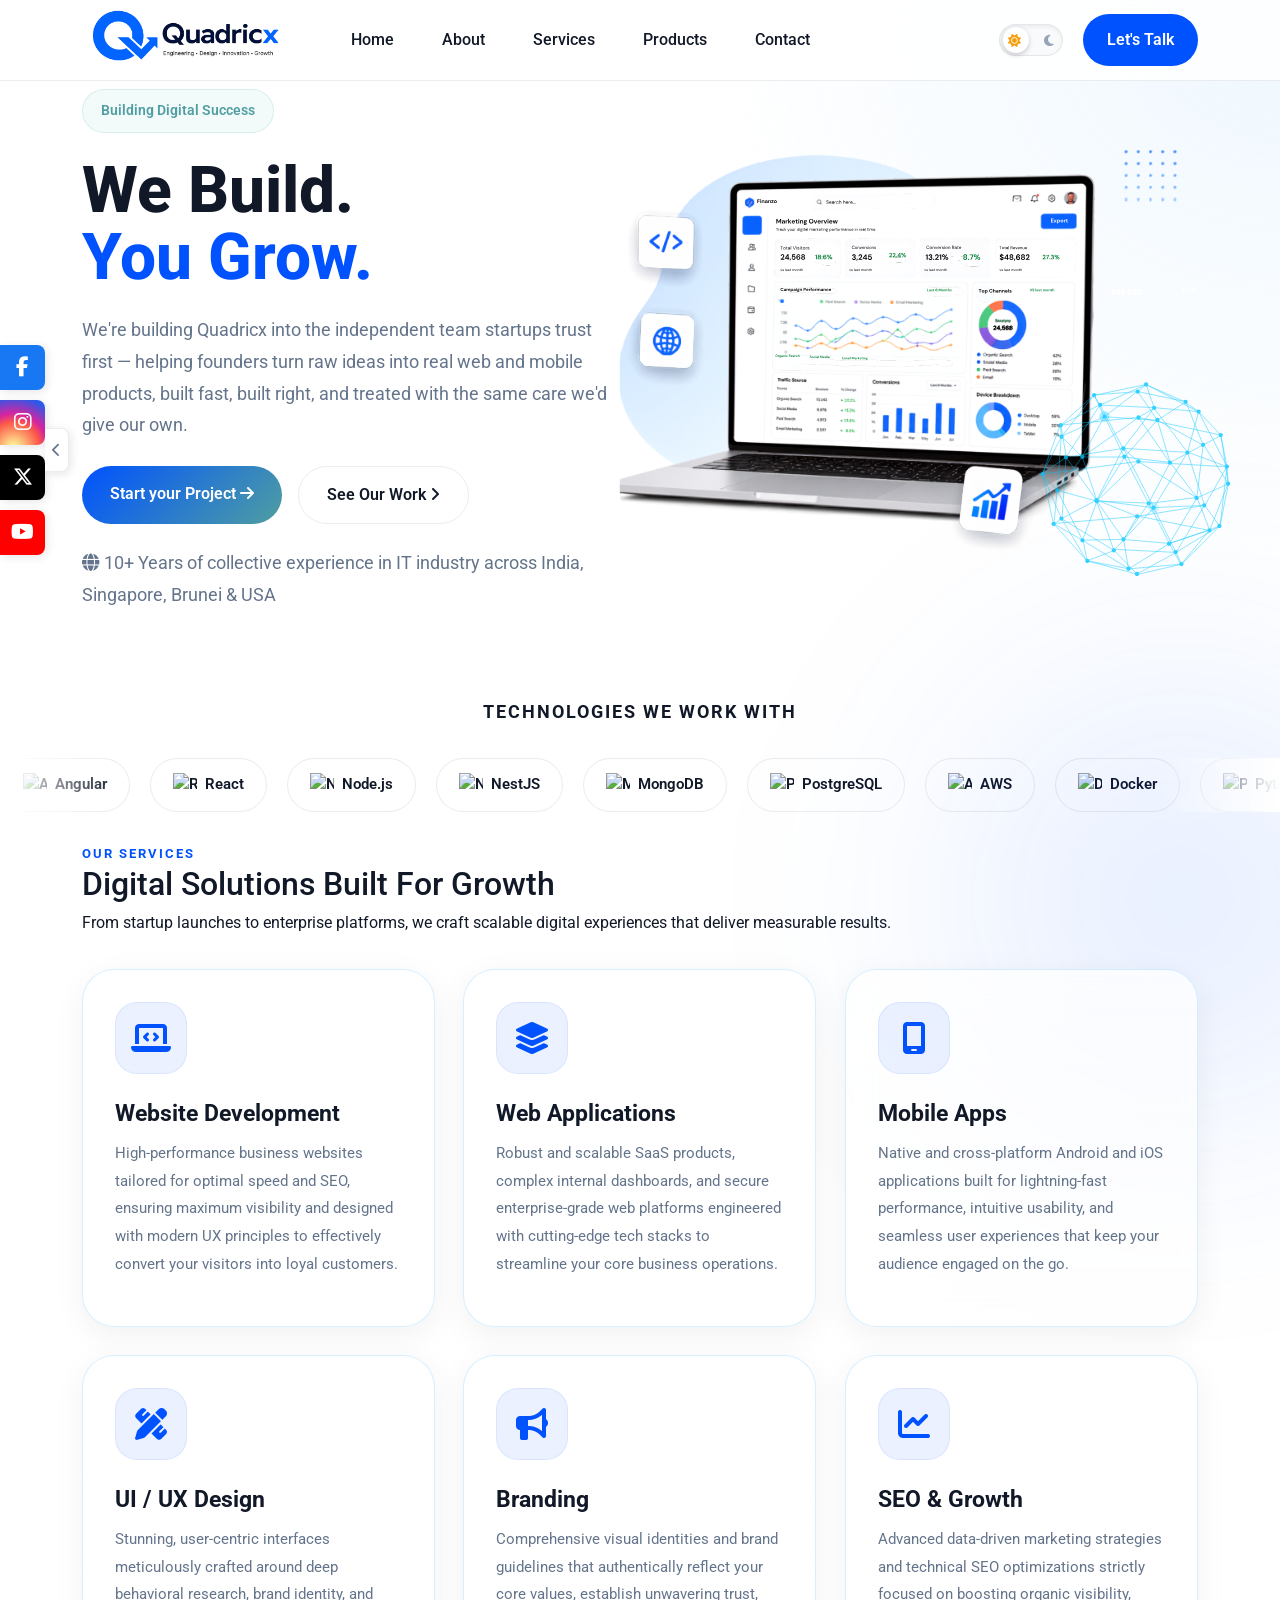
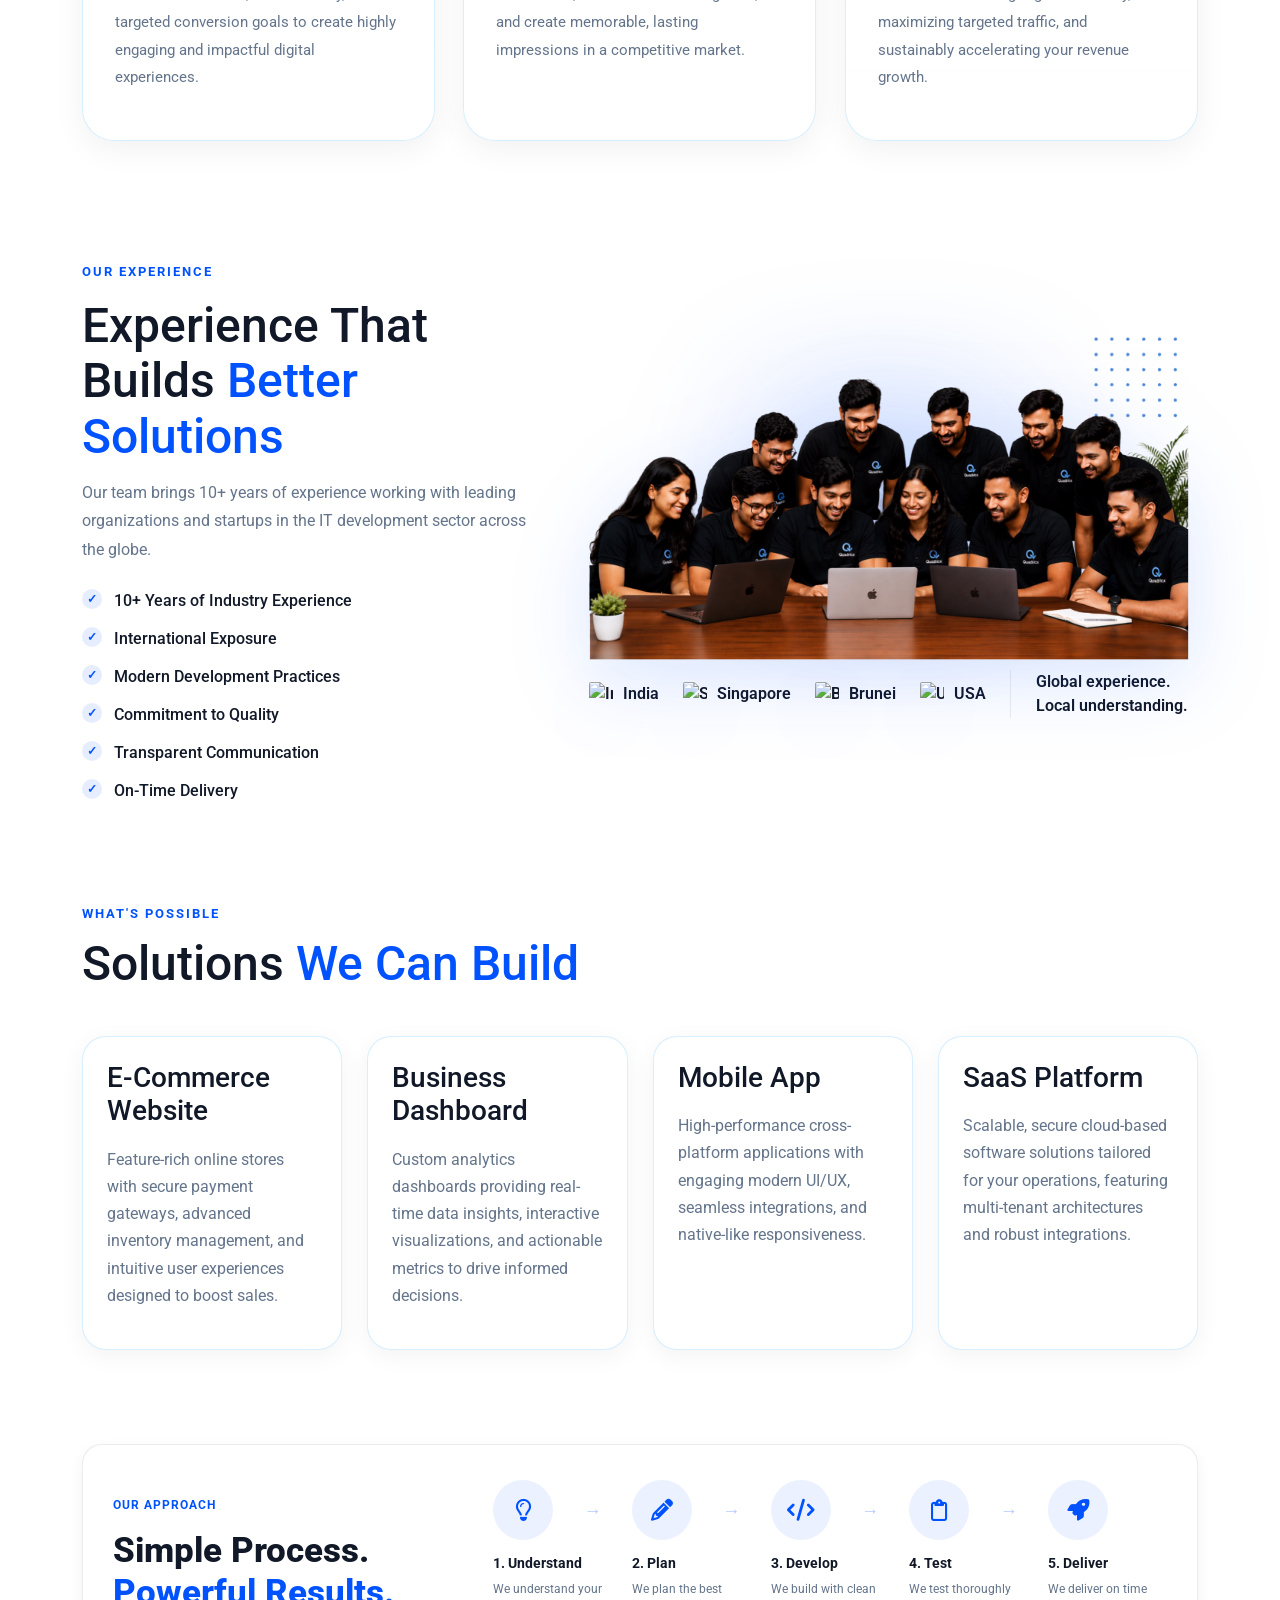
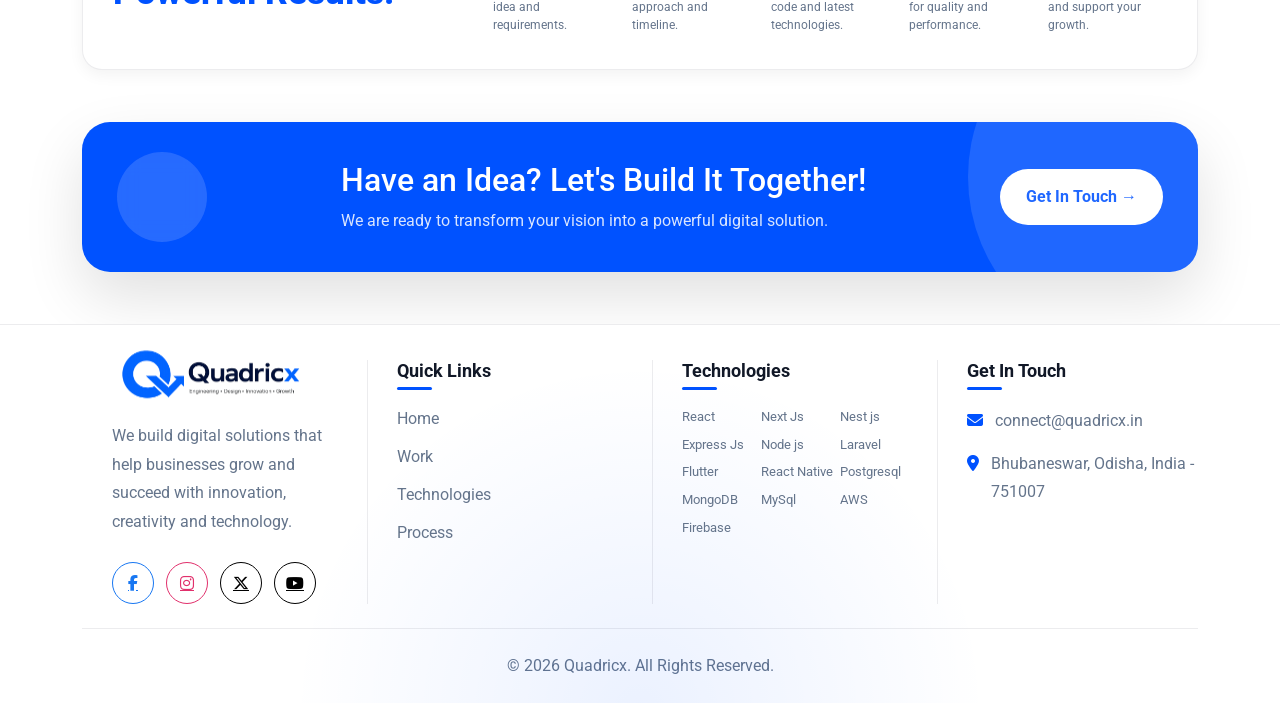
==== commit c909f2e6: "loader changes" ====
--- a/index.html
+++ b/index.html
@@ -142,6 +142,7 @@
 
   <link rel="stylesheet" href="./css/style.css" defer />
   <script src="./js/script.js" defer></script>
+
 </head>
 
 <body>
@@ -168,7 +169,8 @@
   <!-- loader starts  -->
   <div class="loader" id="loader">
     <div class="loader-brand">
-      <img src="/images/logo/logofavicon.png" alt="Quadricx" class="loader-logo" />
+      <!-- <img src="/images/logo/logofavicon.png" alt="Quadricx" class="loader-logo" /> -->
+      <img src="/images/logo/loader-logo.svg" alt="Quadricx" class="loader-logo" />
     </div>
 
     <div class="loader-text">
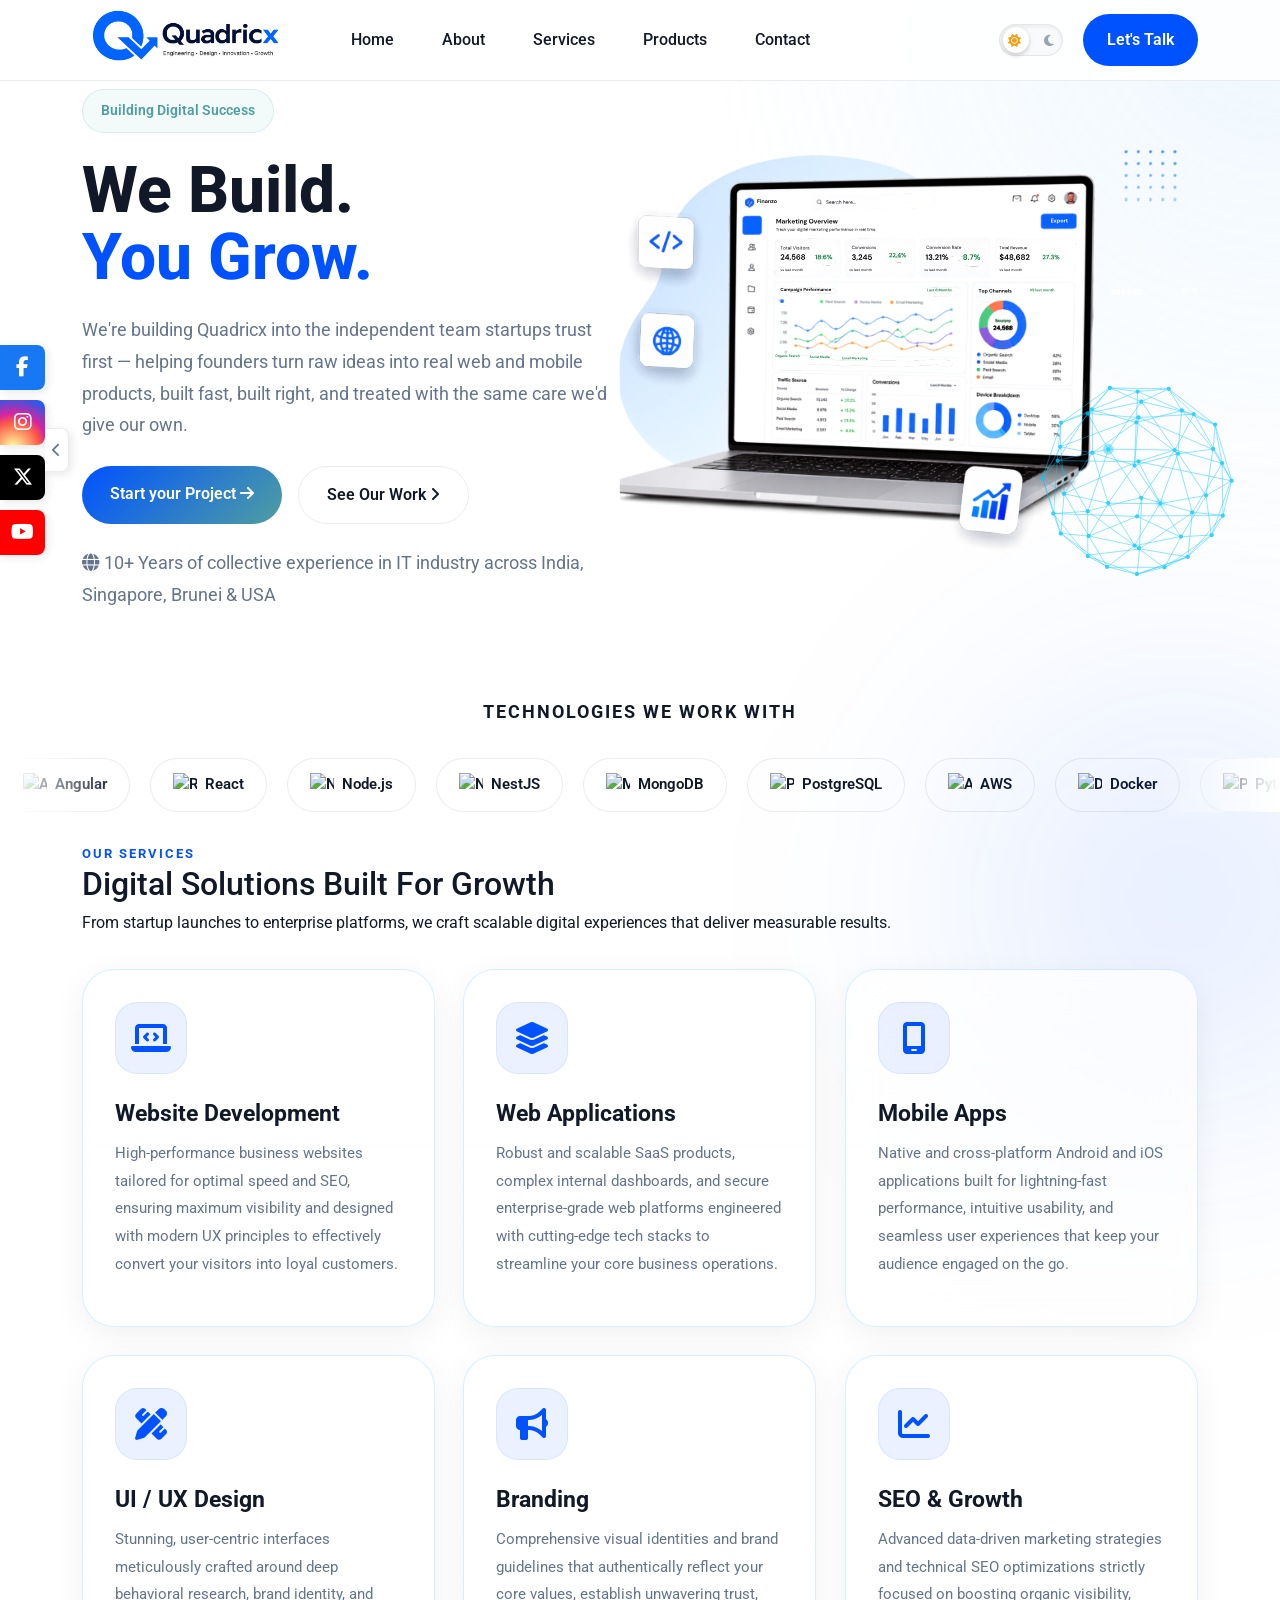
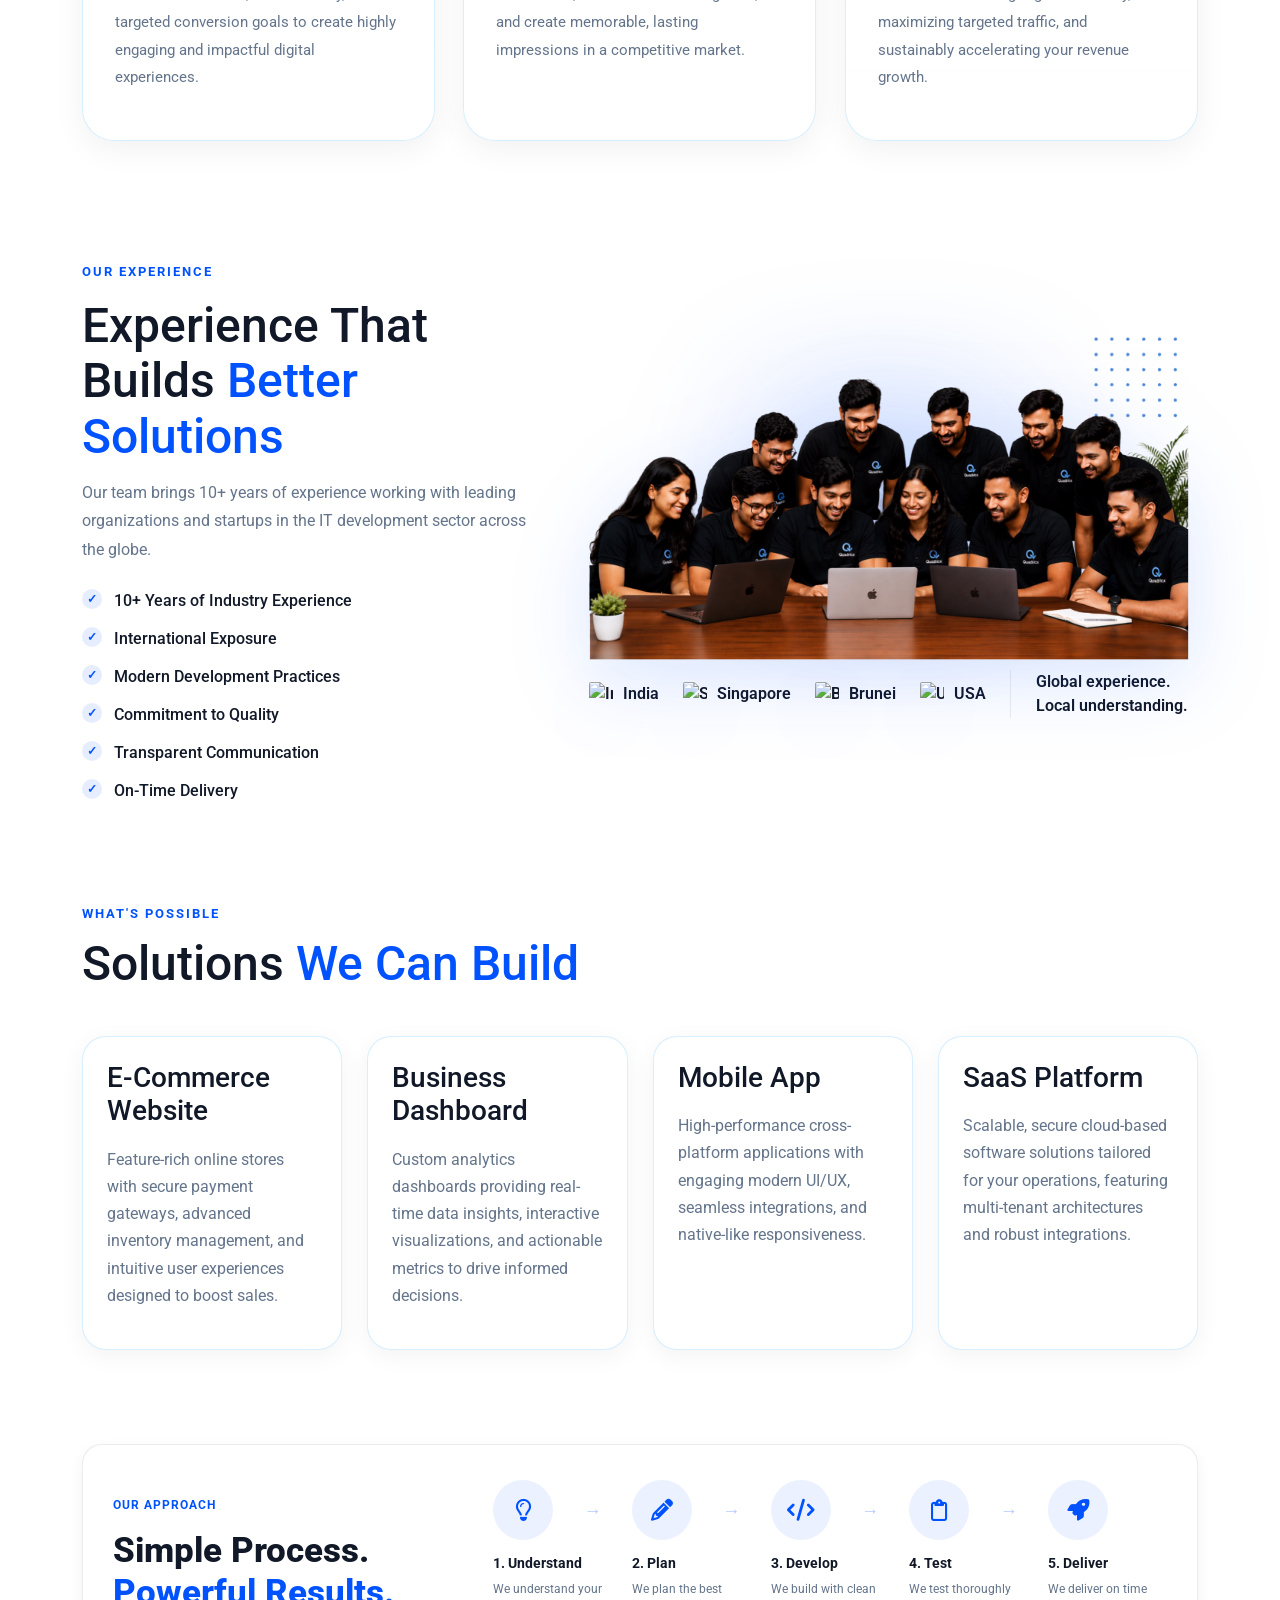
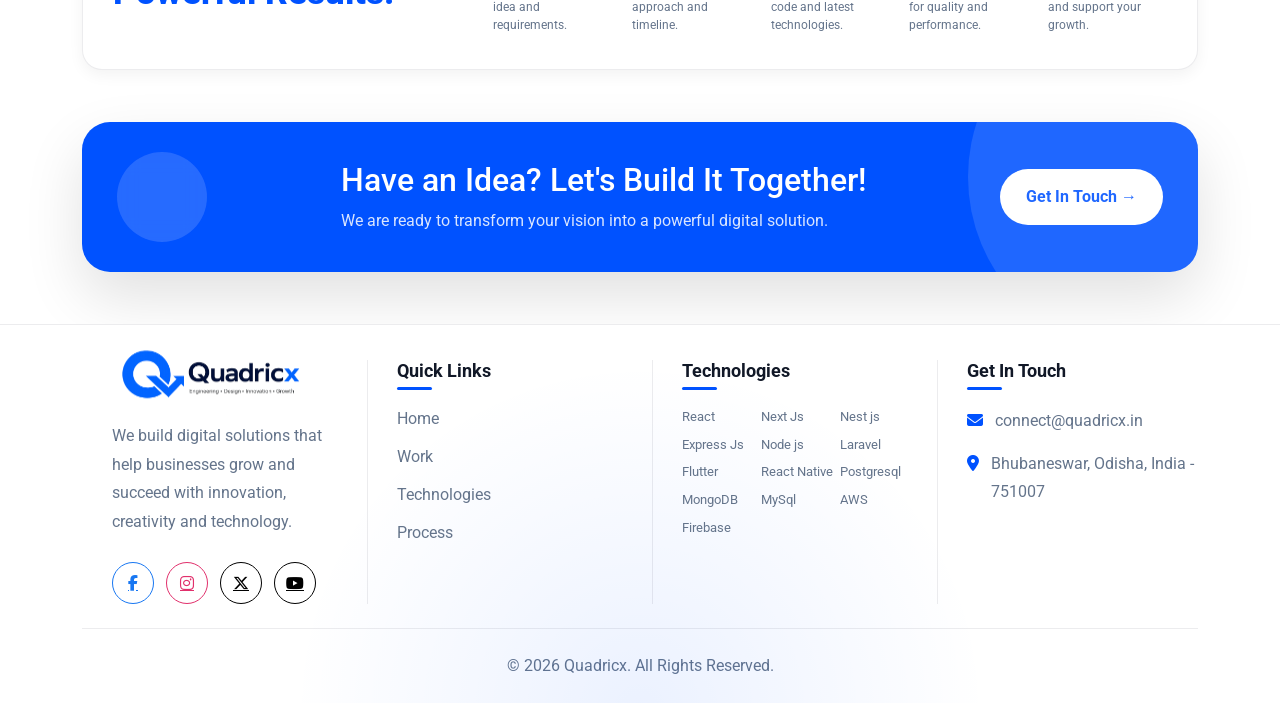
==== commit 12f488e5: "Update index.html" ====
--- a/index.html
+++ b/index.html
@@ -855,7 +855,7 @@
             </button>
 
             <h4 class="fw-bold mb-4 d-md-none">Send us a message</h4>
-            <h4 class="fw-bold mb-4 d-none d-md-block">Project Details</h4>
+            <h4 class="fw-bold mb-4 d-none d-md-block">Contact Us</h4>
 
             <form id="contactForm" novalidate>
               <div class="row">
@@ -1039,4 +1039,4 @@
   </button>
 </body>
 
-</html>+</html>
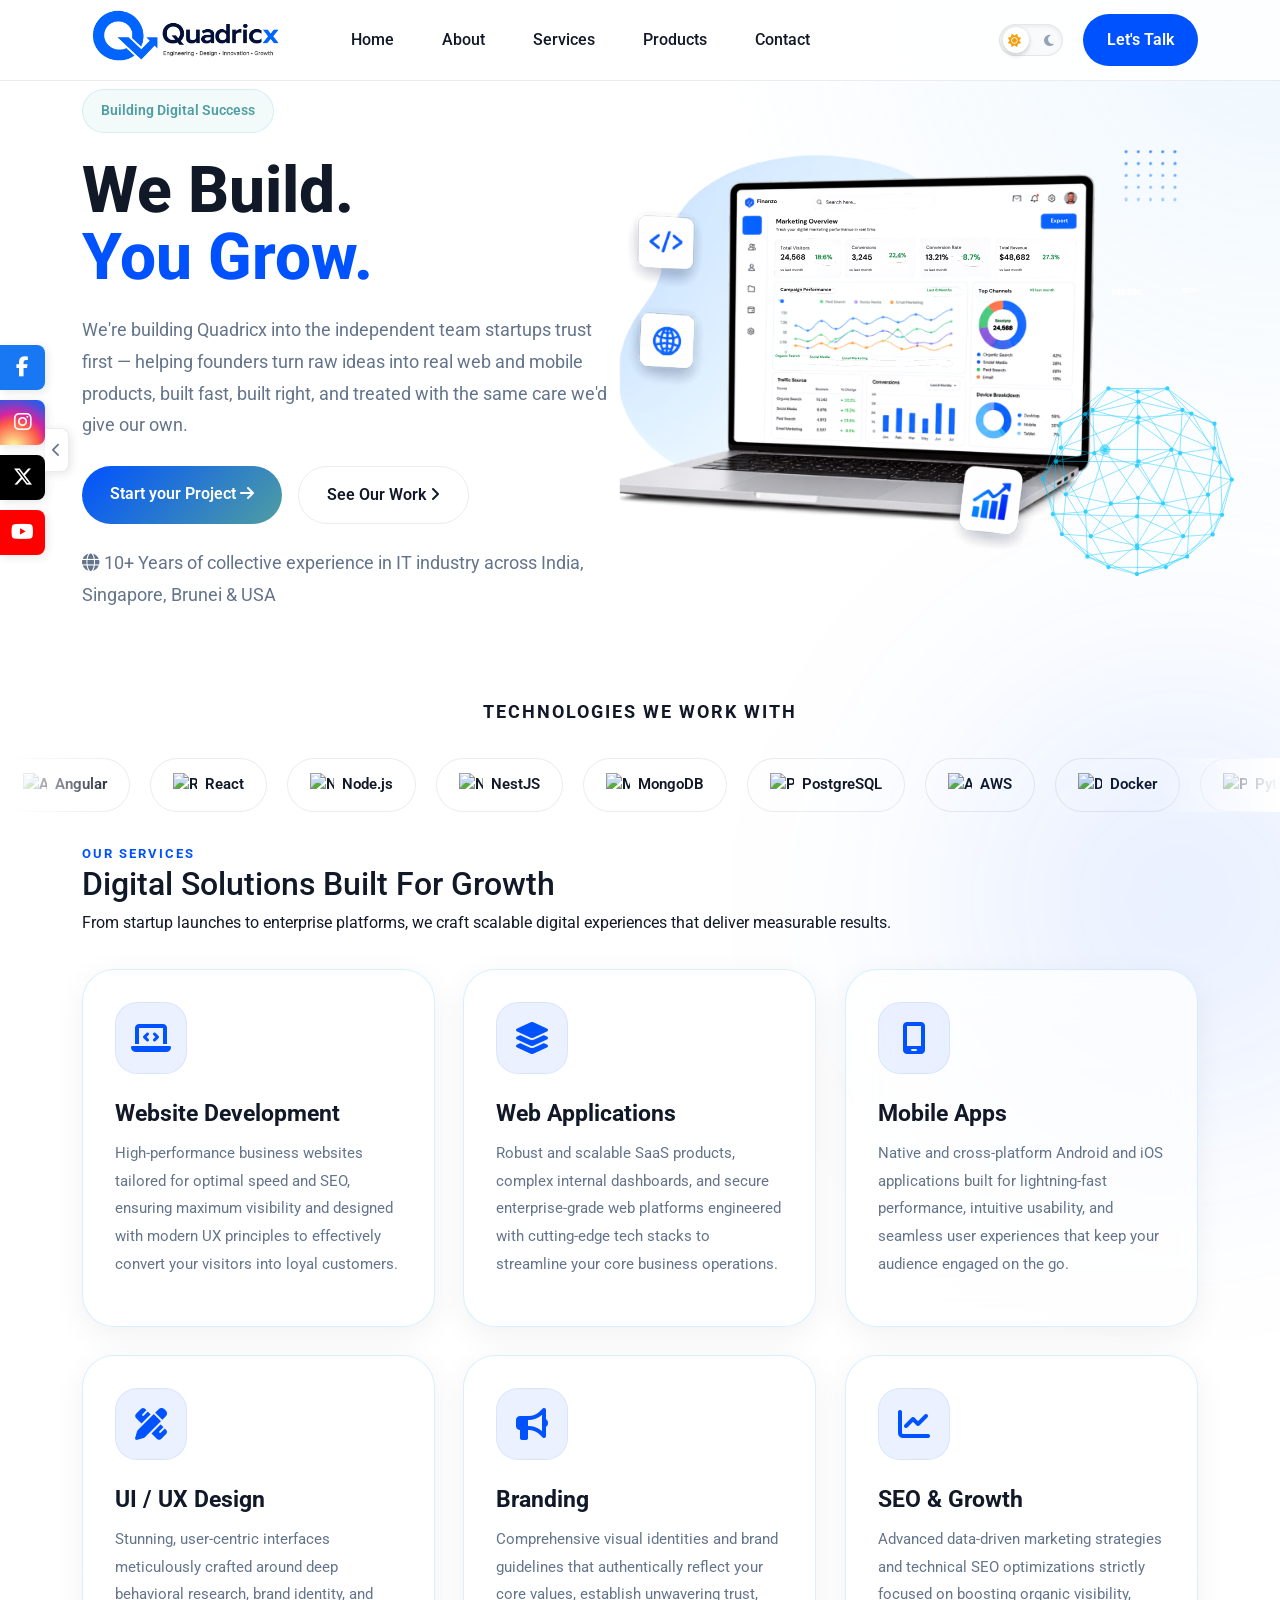
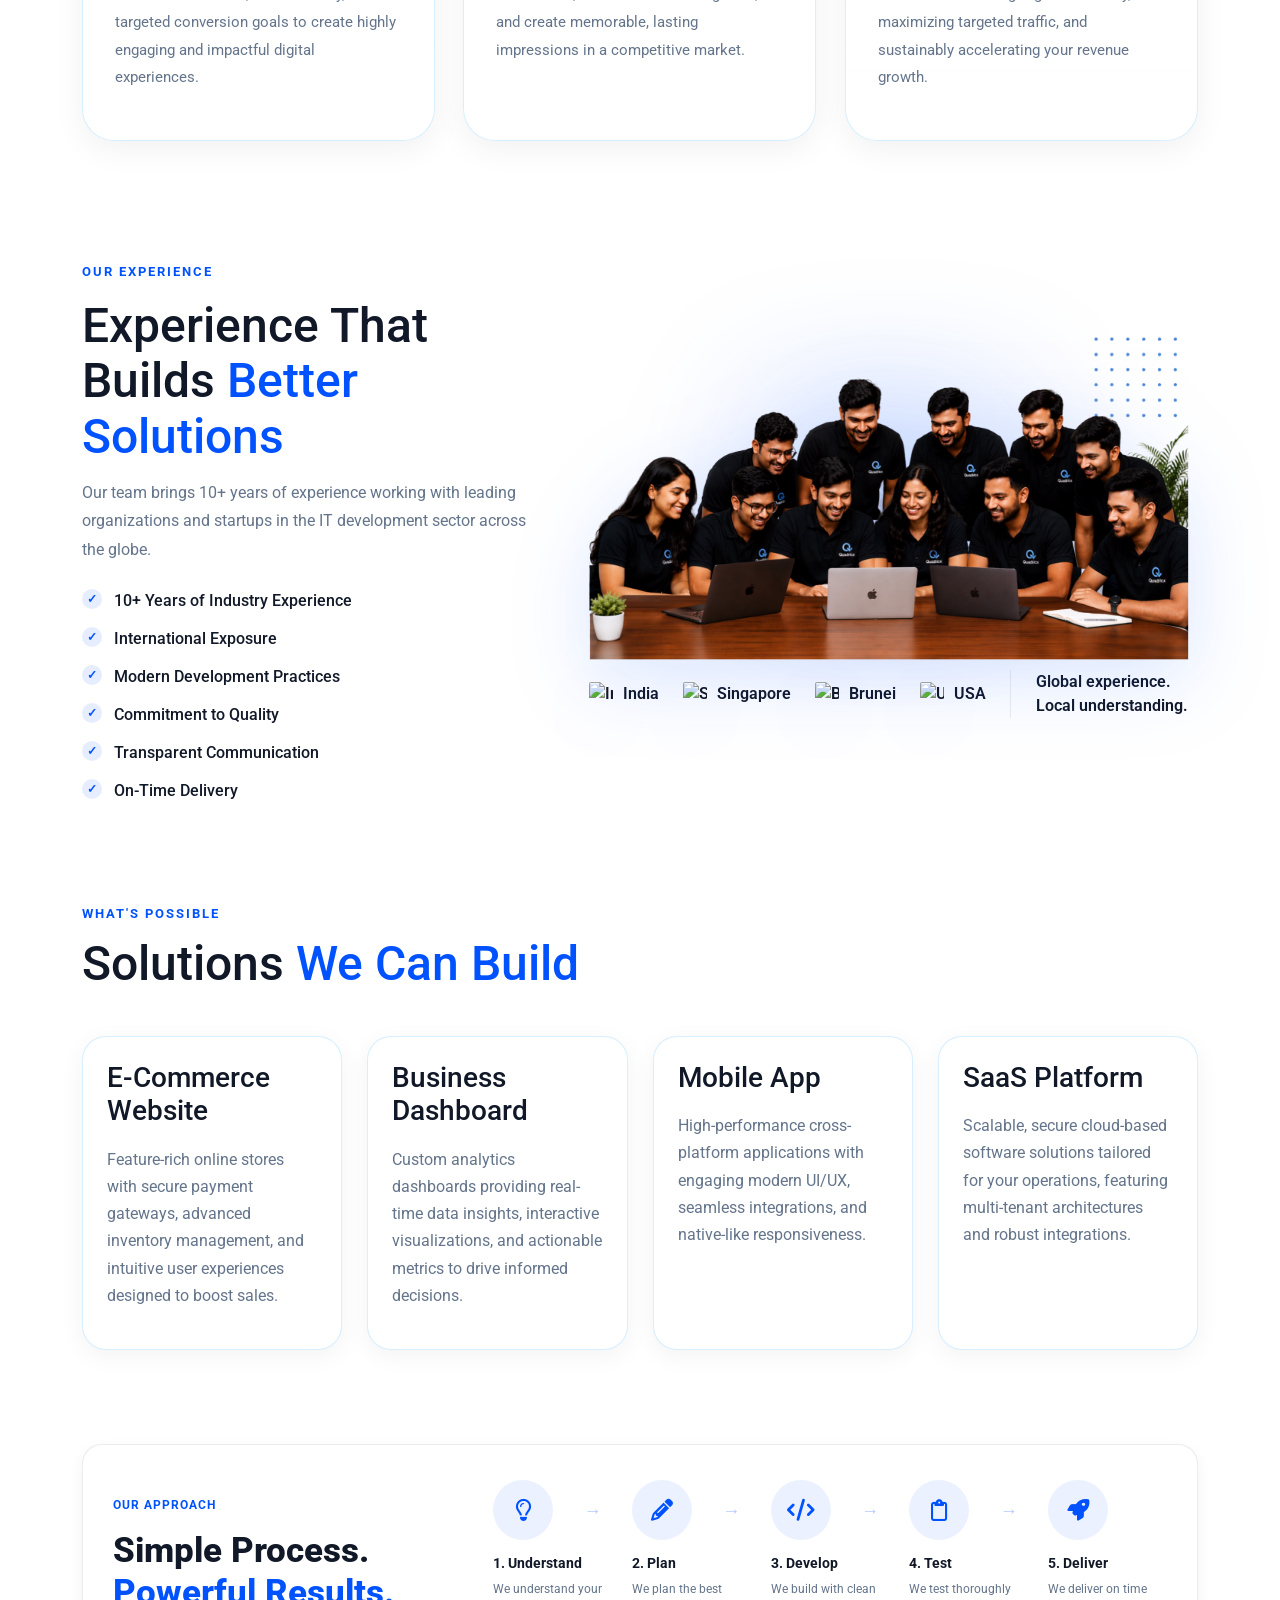
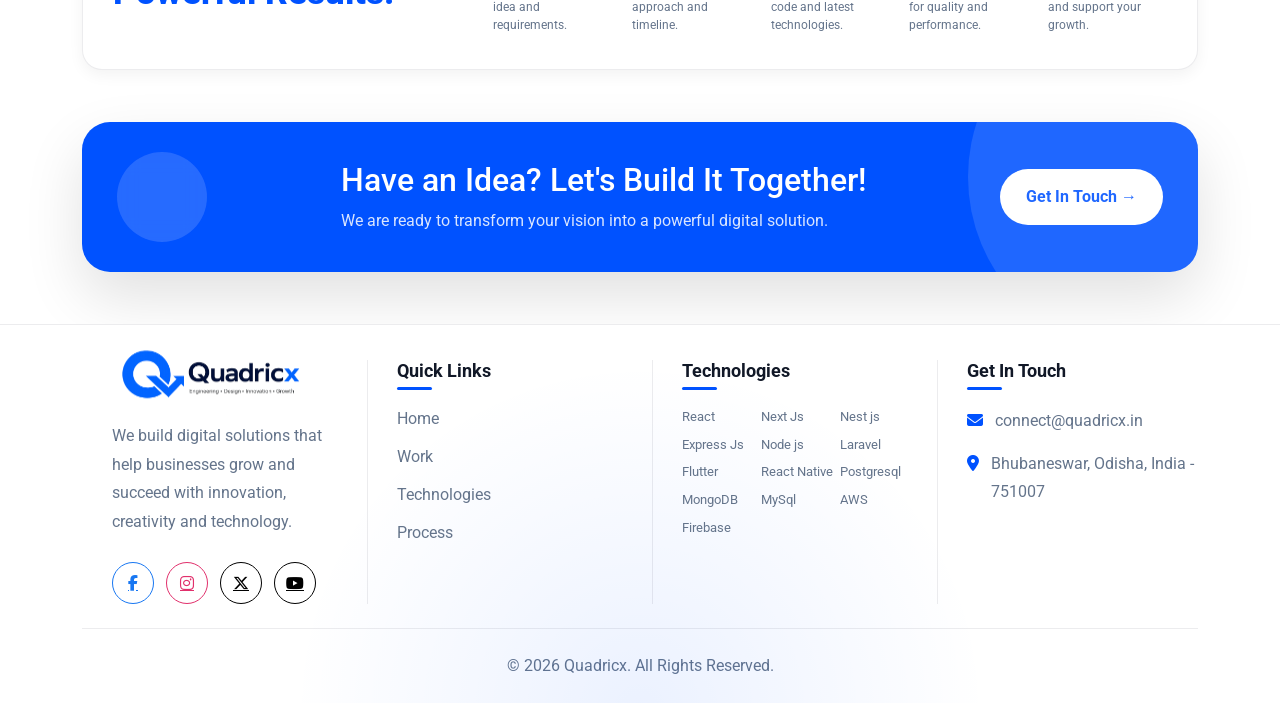
==== commit 03a8e355: "Update index.html" ====
--- a/index.html
+++ b/index.html
@@ -855,7 +855,7 @@
             </button>
 
             <h4 class="fw-bold mb-4 d-md-none">Send us a message</h4>
-            <h4 class="fw-bold mb-4 d-none d-md-block">Contact Us</h4>
+            <h4 class="fw-bold mb-4 d-none d-md-block">Contact us</h4>
 
             <form id="contactForm" novalidate>
               <div class="row">
